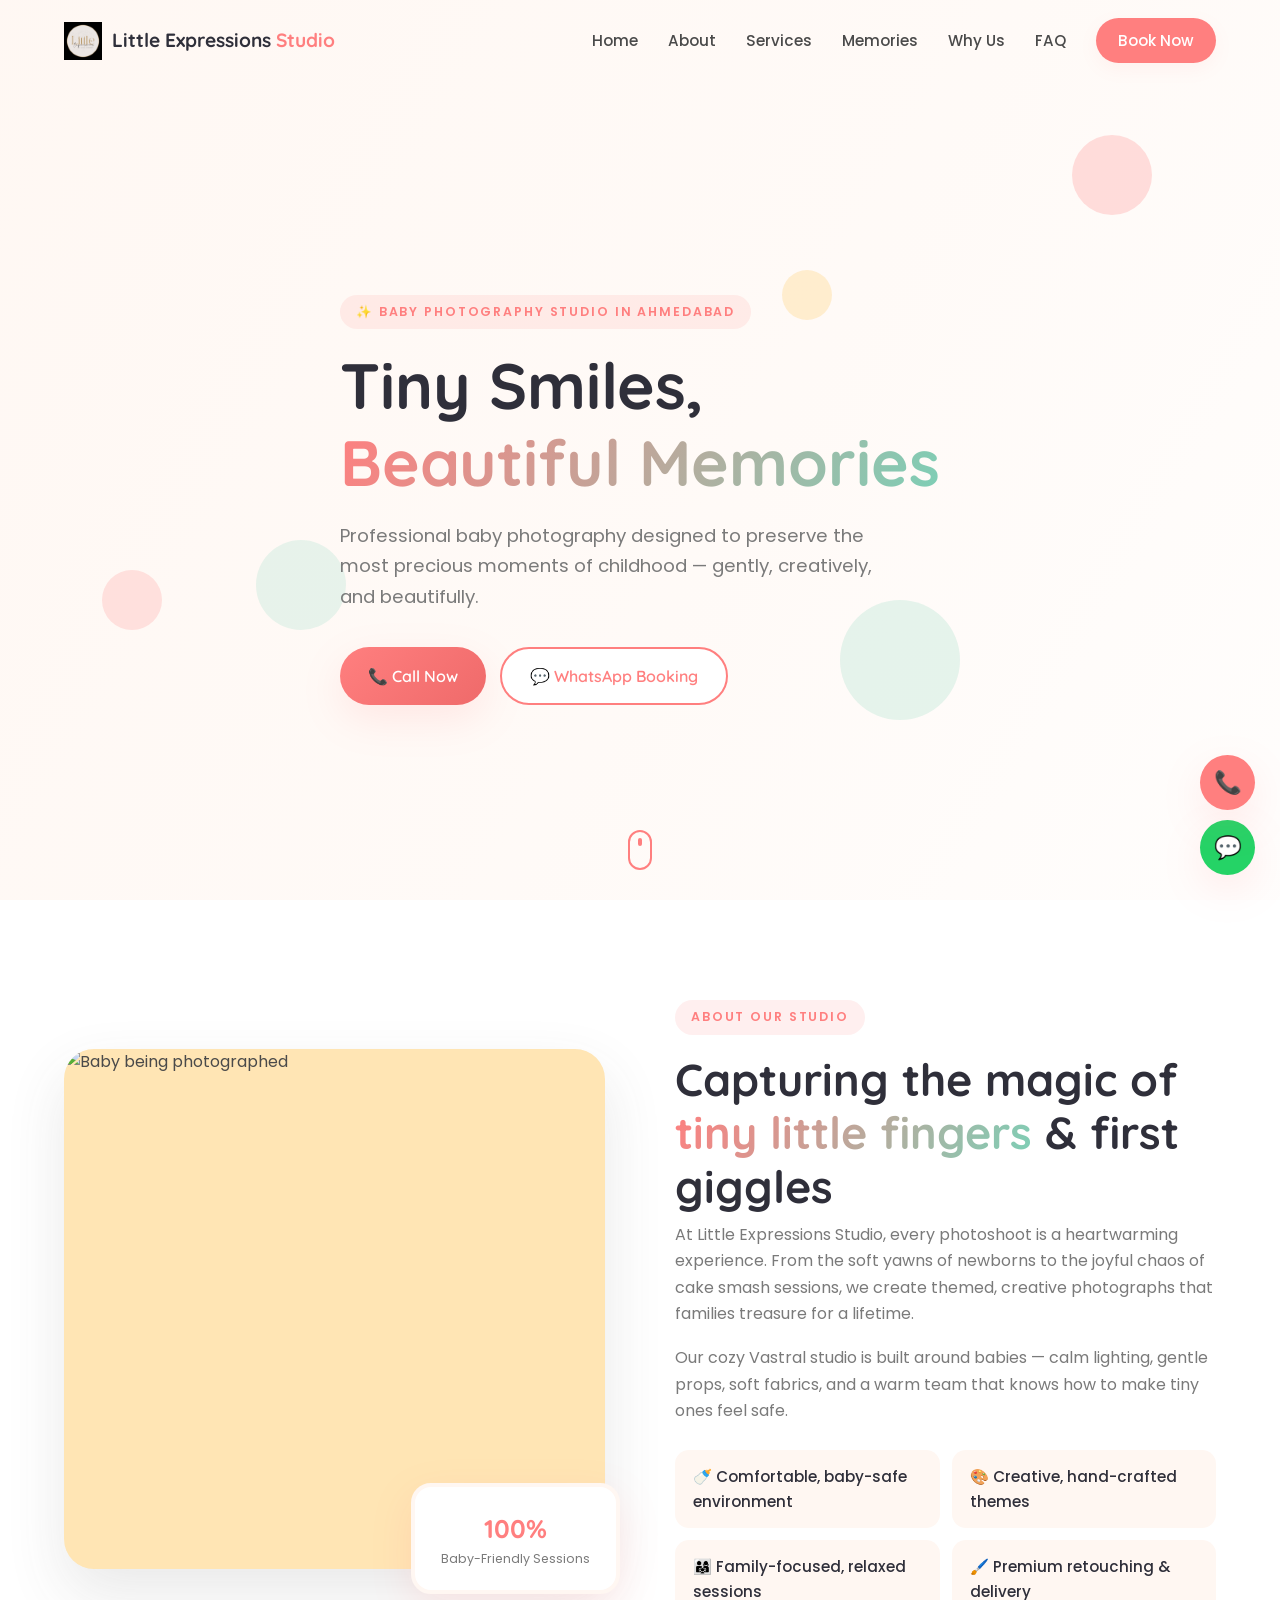
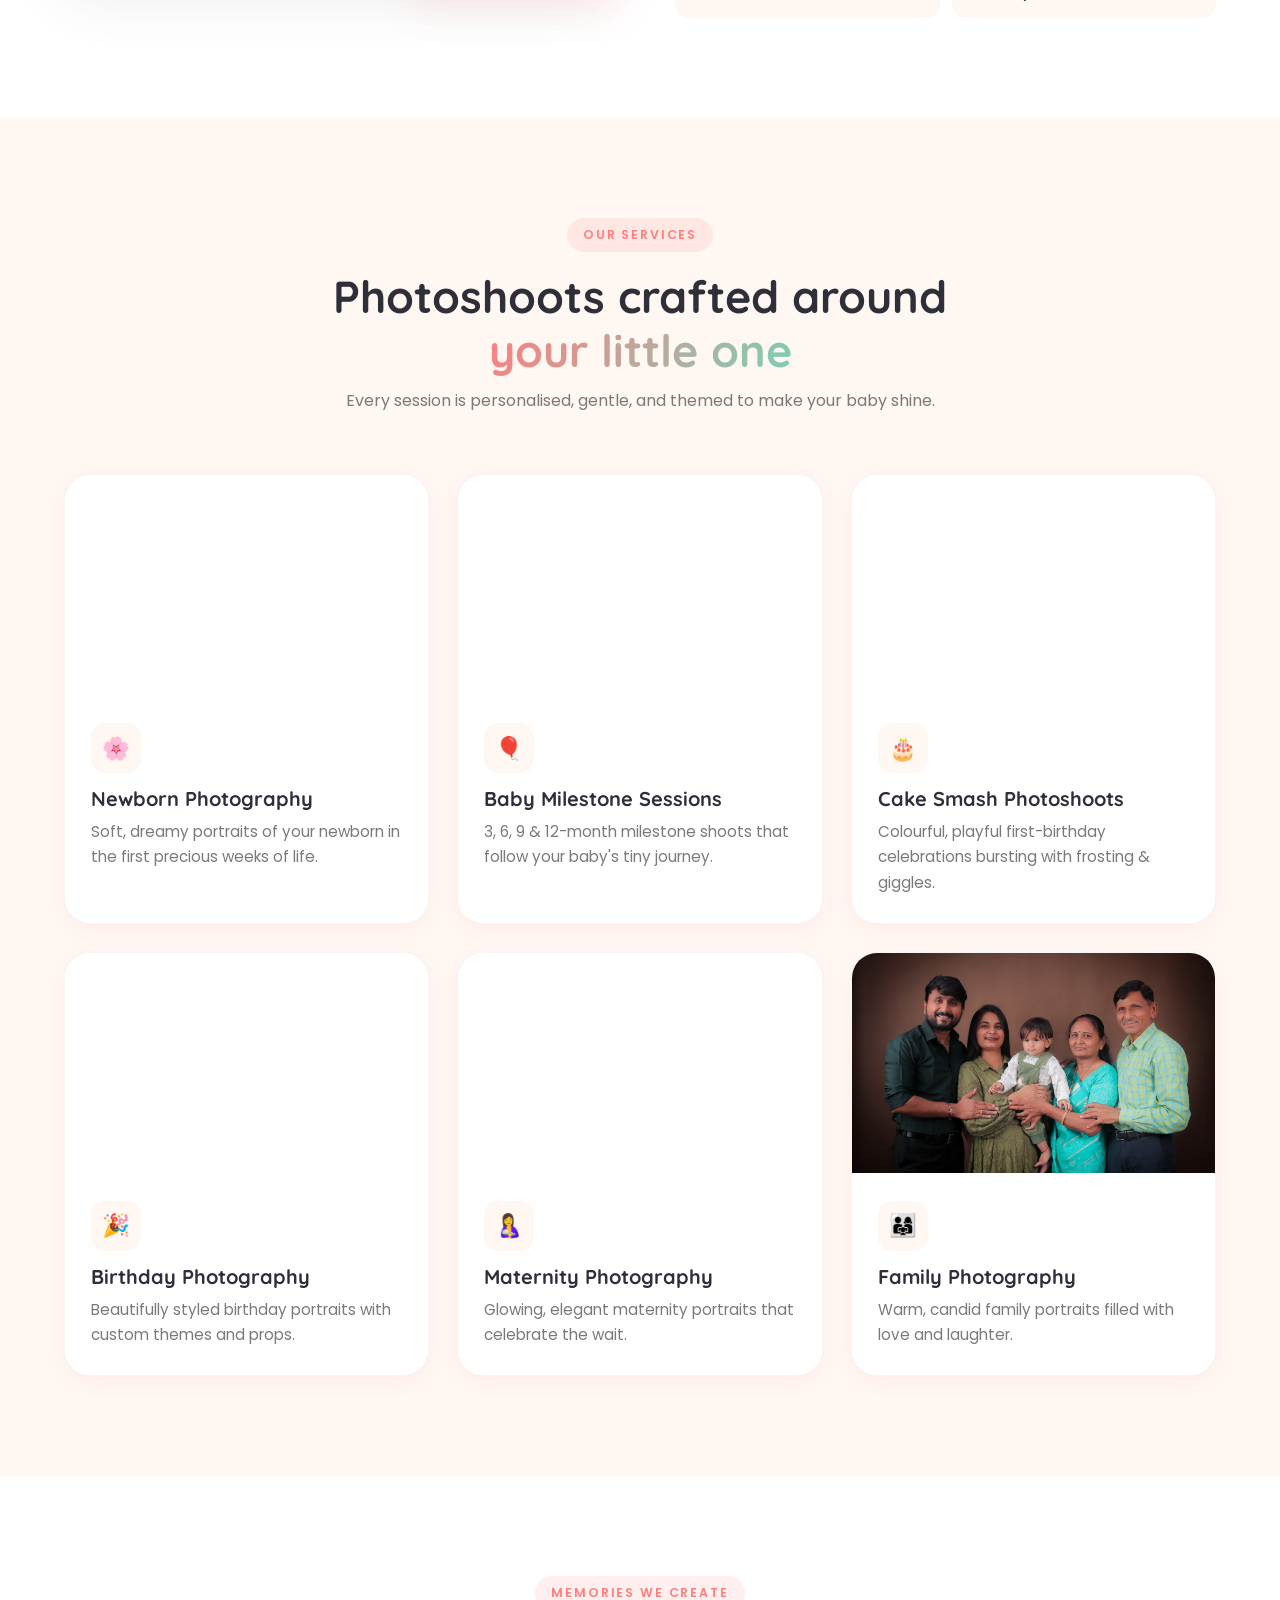
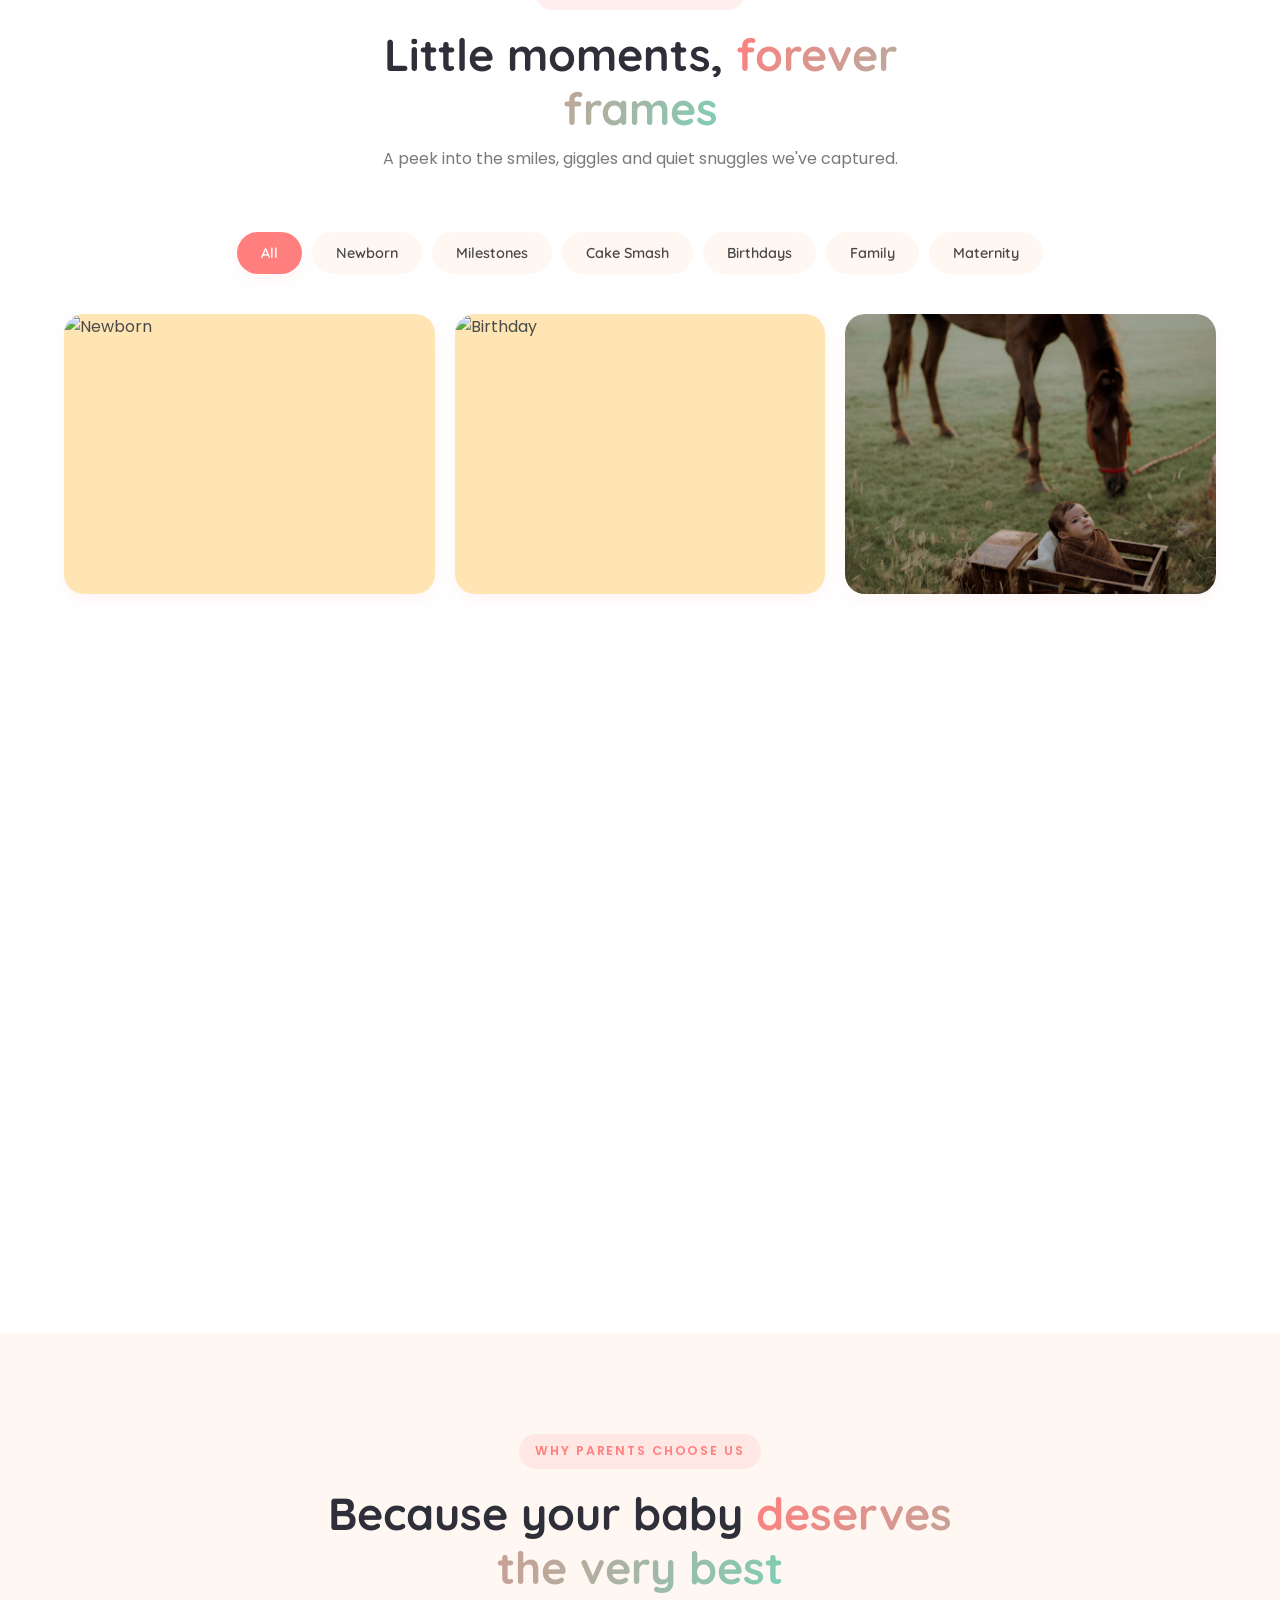
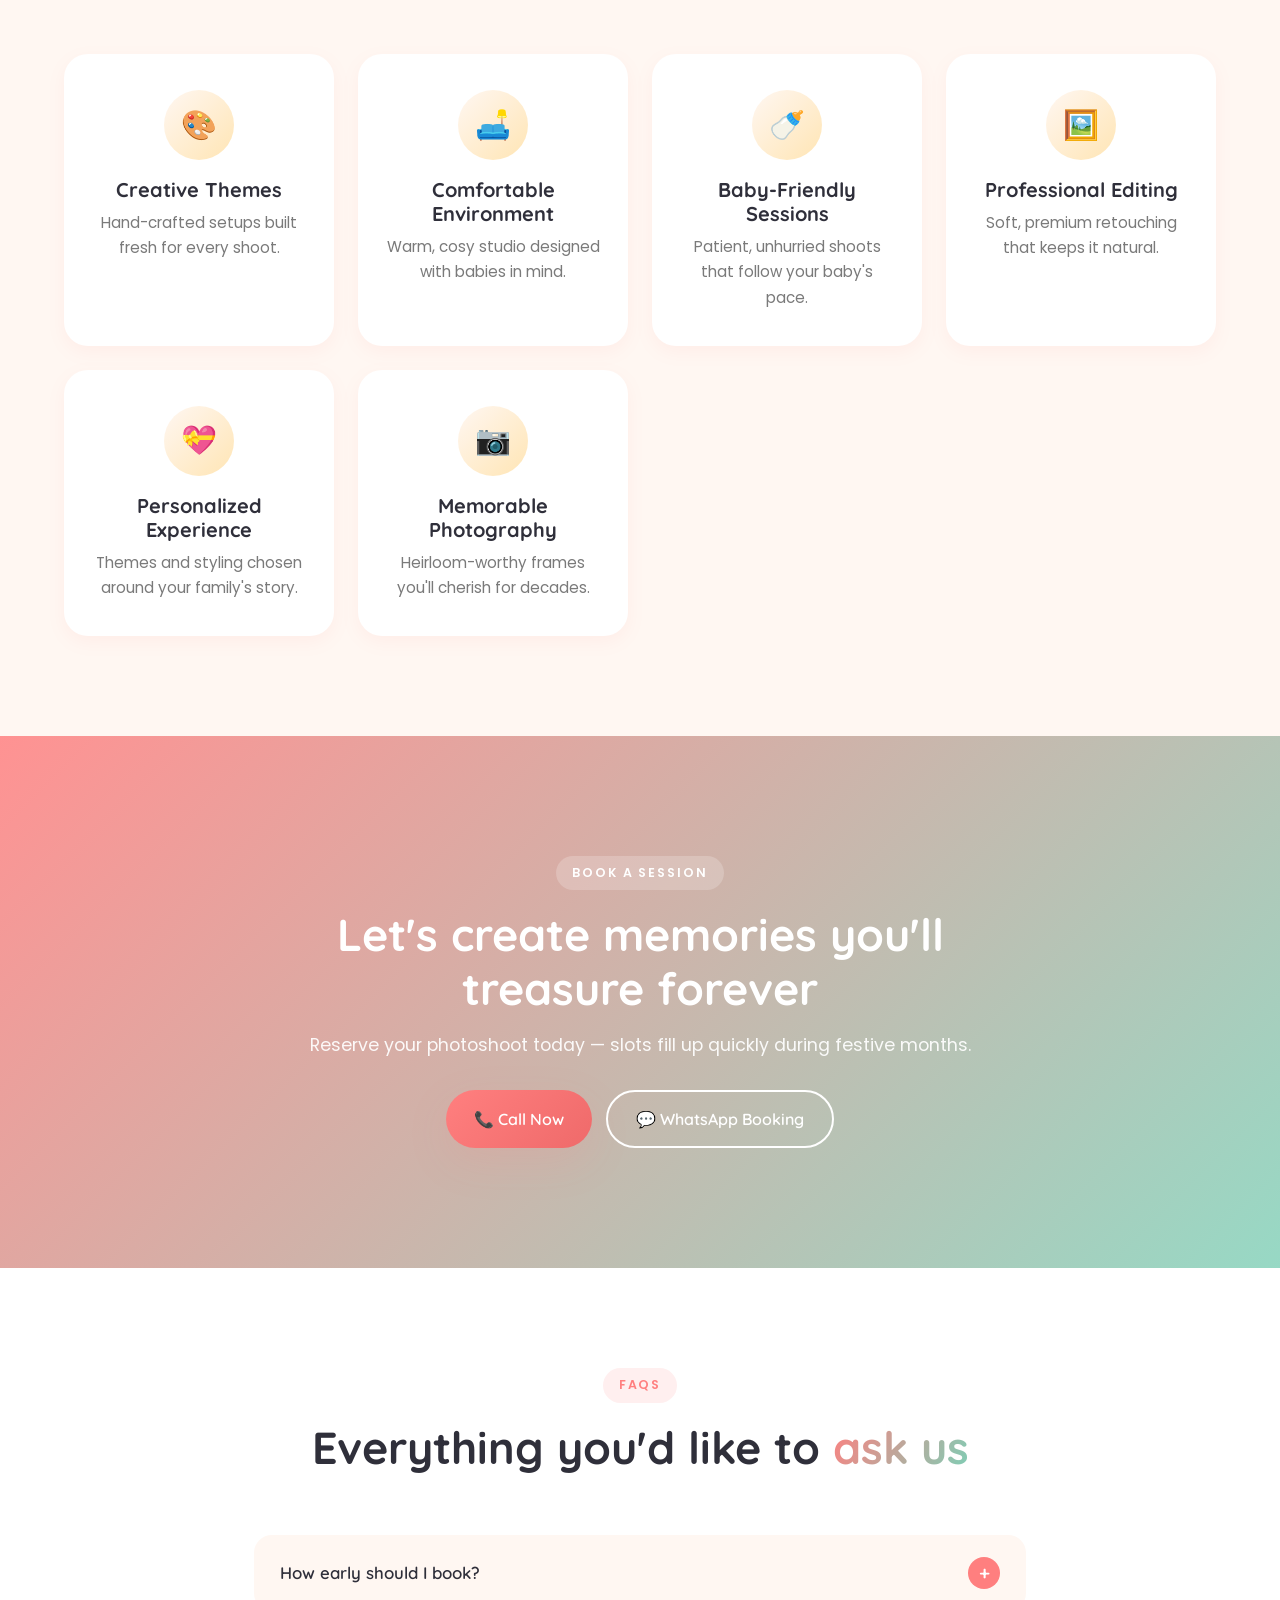
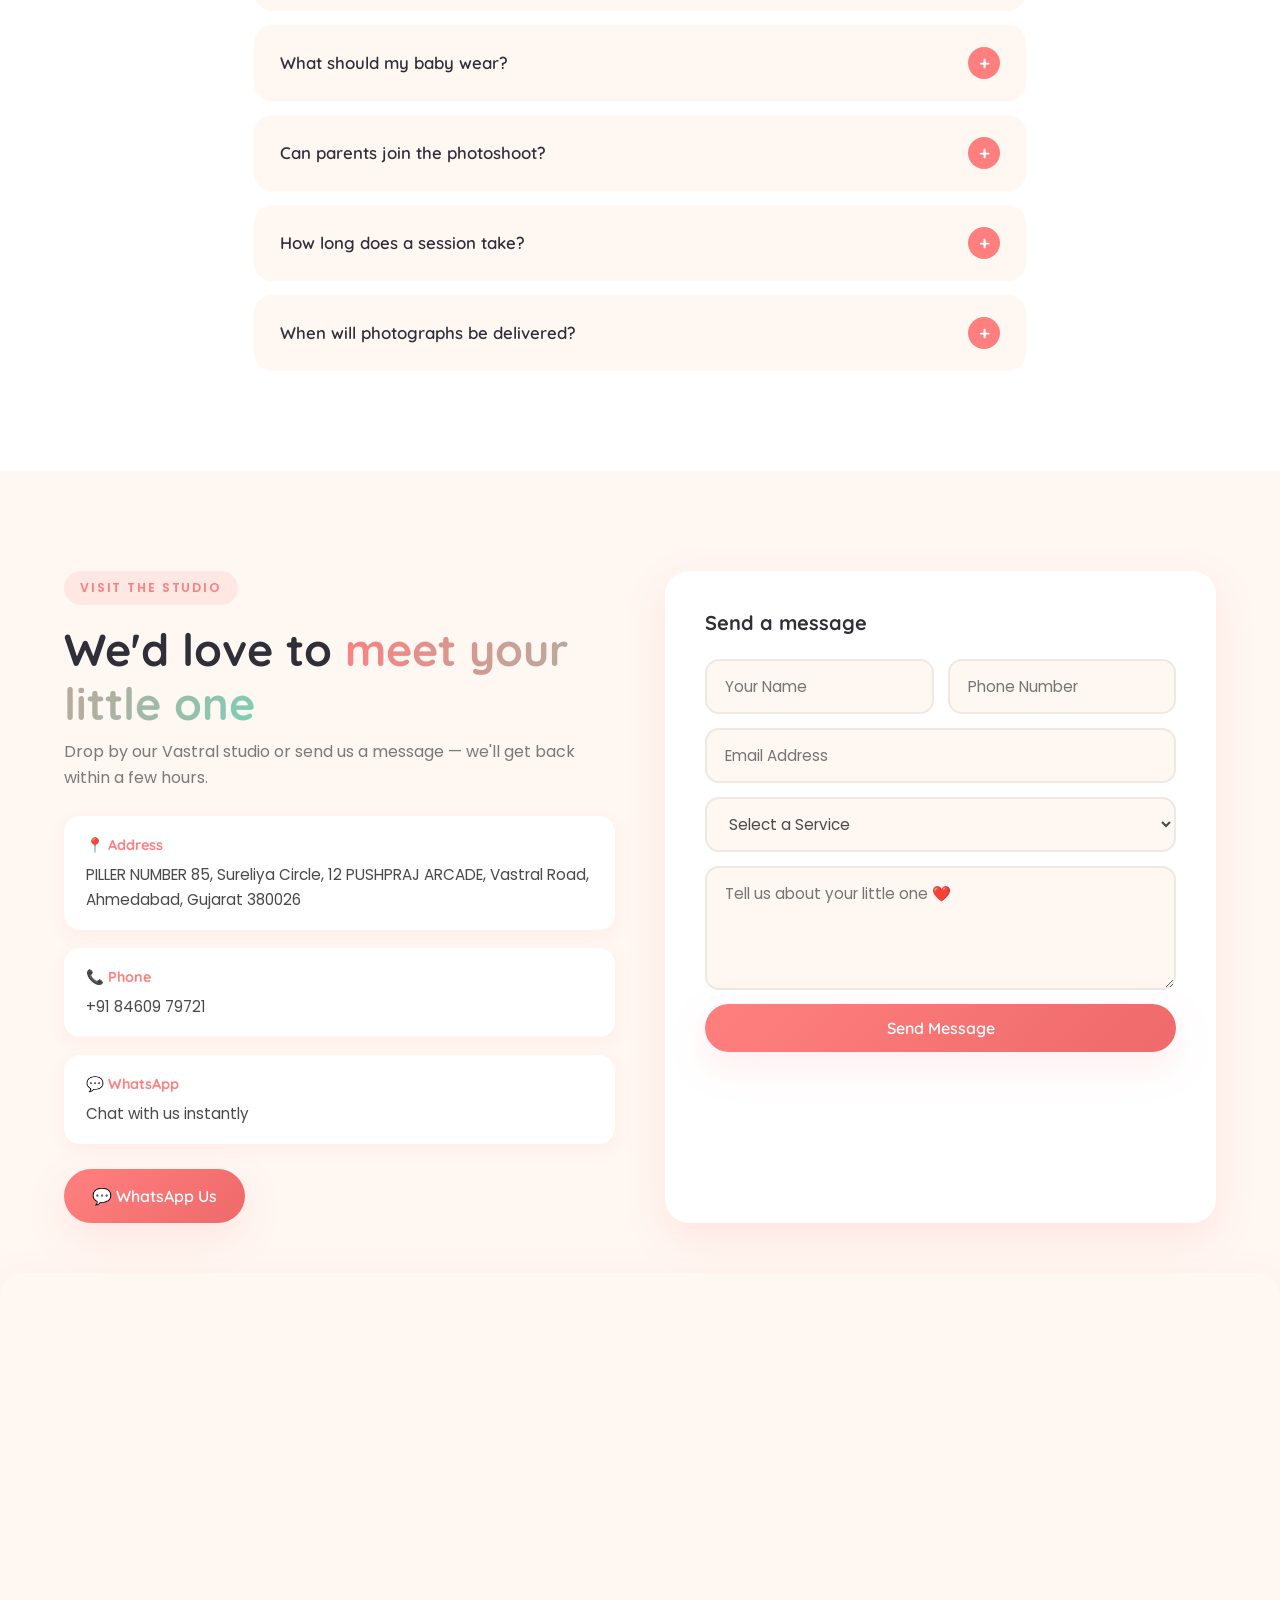
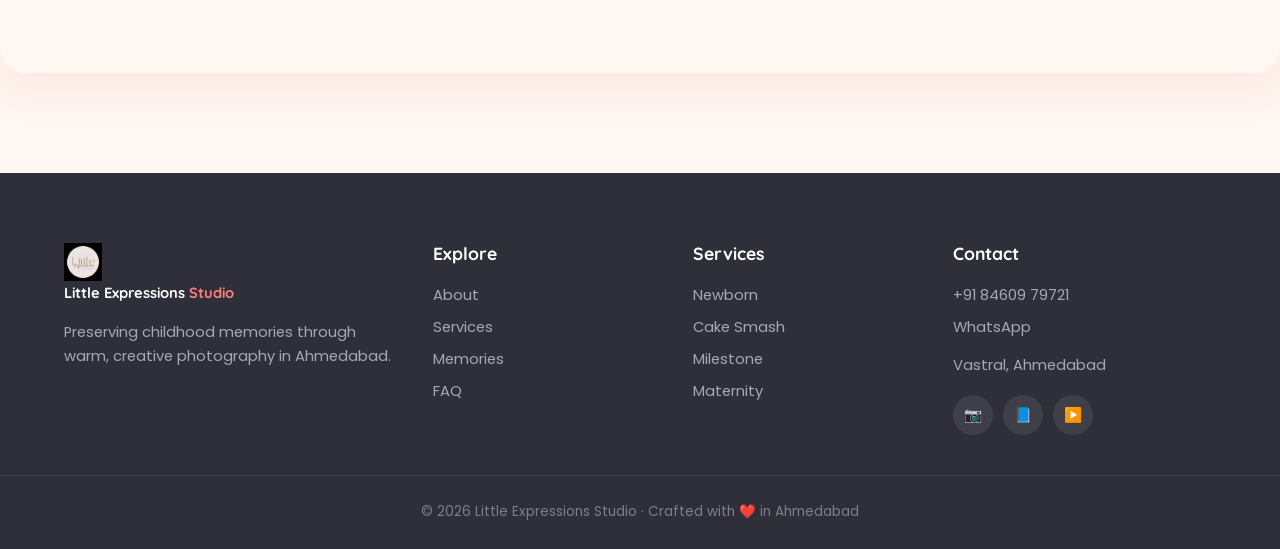
==== index.html @ df53afca "Initial website upload" ====
<!DOCTYPE html>
<html lang="en">
<head>
  <meta charset="UTF-8" />
  <meta name="viewport" content="width=device-width, initial-scale=1.0" />
  <title>Little Expressions Studio | Newborn & Baby Photography in Ahmedabad</title>
  <meta name="description" content="Warm, creative baby photography in Maninagar, Ahmedabad. Newborn, cake smash, milestone, birthday, maternity & family photoshoots." />
  <link rel="preconnect" href="https://fonts.googleapis.com" />
  <link rel="preconnect" href="https://fonts.gstatic.com" crossorigin />
  <link href="https://fonts.googleapis.com/css2?family=Quicksand:wght@400;500;600;700&family=Poppins:wght@300;400;500;600&display=swap" rel="stylesheet" />
  <link rel="stylesheet" href="style.css" />
</head>
<body>
  <!-- Loader -->
  <div class="loader" id="loader">
    <div class="loader-heart"></div>
  </div>
  <!-- Navbar -->
  <header class="navbar" id="navbar">
    <div class="container nav-inner">
      <a href="#home" class="logo">
        <span class="logo-icon"><img src="image/logo.jpeg" alt="Website Logo"></span>
        <span>Little Expressions <em>Studio</em></span>
      </a>
      <nav class="nav-links" id="navLinks">
        <a href="#home">Home</a>
        <a href="#about">About</a>
        <a href="#services">Services</a>
        <a href="#memories">Memories</a>
        <a href="#why">Why Us</a>
        <a href="#faq">FAQ</a>
        <a href="#contact" class="nav-cta">Book Now</a>
      </nav>
      <button class="menu-toggle" id="menuToggle" aria-label="Menu">
        <span></span><span></span><span></span>
      </button>
    </div>
  </header>
  <!-- Hero -->
  <section class="hero" id="home">
    <div class="hero-bg" style="background-image:url('image/background.jpeg')"></div>
    <div class="hero-overlay"></div>
    <div class="floating-shapes">
      <span class="shape s1"></span>
      <span class="shape s2"></span>
      <span class="shape s3"></span>
      <span class="shape s4"></span>
      <span class="shape s5"></span>
    </div>
    <div class="container hero-content">
      <span class="eyebrow reveal">✨ Baby Photography Studio in Ahmedabad</span>
      <h1 class="reveal">Tiny Smiles,<br/><span class="accent-text">Beautiful Memories</span></h1>
      <p class="reveal">Professional baby photography designed to preserve the most precious moments of childhood — gently, creatively, and beautifully.</p>
      <div class="hero-buttons reveal">
        <a href="tel:84609 79721" class="btn btn-primary">📞 Call Now</a>
        <a href="https://wa.me/6354-948911" target="_blank" class="btn btn-secondary">💬 WhatsApp Booking</a>
      </div>
    </div>
    <div class="scroll-indicator"><span></span></div>
  </section>
  <!-- About -->
  <section class="about section" id="about">
    <div class="container about-grid">
      <div class="about-media reveal">
        <img src="image/image2.JPEG" alt="Baby being photographed" loading="lazy" />
        <div class="about-badge">
          <strong>100%</strong>
          <span>Baby-Friendly Sessions</span>
        </div>
      </div>
      <div class="about-text reveal">
        <span class="eyebrow">About Our Studio</span>
        <h2>Capturing the magic of <span class="accent-text">tiny little fingers</span> & first giggles</h2>
        <p>At Little Expressions Studio, every photoshoot is a heartwarming experience. From the soft yawns of newborns to the joyful chaos of cake smash sessions, we create themed, creative photographs that families treasure for a lifetime.</p>
        <p>Our cozy Vastral studio is built around babies — calm lighting, gentle props, soft fabrics, and a warm team that knows how to make tiny ones feel safe.</p>
        <ul class="about-list">
          <li>🍼 Comfortable, baby-safe environment</li>
          <li>🎨 Creative, hand-crafted themes</li>
          <li>👨‍👩‍👧 Family-focused, relaxed sessions</li>
          <li>🖌️ Premium retouching & delivery</li>
        </ul>
      </div>
    </div>
  </section>
  <!-- Services -->
  <section class="services section soft-bg" id="services">
    <div class="container">
      <div class="section-head reveal">
        <span class="eyebrow">Our Services</span>
        <h2>Photoshoots crafted around <span class="accent-text">your little one</span></h2>
        <p>Every session is personalised, gentle, and themed to make your baby shine.</p>
      </div>
      <div class="service-grid">
        <article class="service-card reveal">
          <div class="service-img" style="background-image:url('image/servicenewborn.jpg')"></div>
          <div class="service-body">
            <span class="service-icon">🌸</span>
            <h3>Newborn Photography</h3>
            <p>Soft, dreamy portraits of your newborn in the first precious weeks of life.</p>
          </div>
        </article>
        <article class="service-card reveal">
          <div class="service-img" style="background-image:url('image/servicemilistone.jpg')"></div>
          <div class="service-body">
            <span class="service-icon">🎈</span>
            <h3>Baby Milestone Sessions</h3>
            <p>3, 6, 9 & 12-month milestone shoots that follow your baby's tiny journey.</p>
          </div>
        </article>
        <article class="service-card reveal">
          <div class="service-img" style="background-image:url('image/servicecakesmash.jpg')"></div>
          <div class="service-body">
            <span class="service-icon">🎂</span>
            <h3>Cake Smash Photoshoots</h3>
            <p>Colourful, playful first-birthday celebrations bursting with frosting & giggles.</p>
          </div>
        </article>
        <article class="service-card reveal">
          <div class="service-img" style="background-image:url('image/servicebirthday.jpg')"></div>
          <div class="service-body">
            <span class="service-icon">🎉</span>
            <h3>Birthday Photography</h3>
            <p>Beautifully styled birthday portraits with custom themes and props.</p>
          </div>
        </article>
        <article class="service-card reveal">
          <div class="service-img" style="background-image:url('image/Maternity.jpg')"></div>
          <div class="service-body">
            <span class="service-icon">🤱</span>
            <h3>Maternity Photography</h3>
            <p>Glowing, elegant maternity portraits that celebrate the wait.</p>
          </div>
        </article>
        <article class="service-card reveal">
          <div class="service-img" style="background-image:url('image/servicefamily.jpg')"></div>
          <div class="service-body">
            <span class="service-icon">👨‍👩‍👧</span>
            <h3>Family Photography</h3>
            <p>Warm, candid family portraits filled with love and laughter.</p>
          </div>
        </article>
      </div>
    </div>
  </section>
  <!-- Memories Gallery -->
  <section class="memories section" id="memories">
    <div class="container">
      <div class="section-head reveal">
        <span class="eyebrow">Memories We Create</span>
        <h2>Little moments, <span class="accent-text">forever frames</span></h2>
        <p>A peek into the smiles, giggles and quiet snuggles we've captured.</p>
      </div>
      <div class="gallery-filters reveal">
        <button class="filter-btn active" data-filter="all">All</button>
        <button class="filter-btn" data-filter="newborn">Newborn</button>
        <button class="filter-btn" data-filter="milestone">Milestones</button>
        <button class="filter-btn" data-filter="cakesmash">Cake Smash</button>
        <button class="filter-btn" data-filter="birthday">Birthdays</button>
        <button class="filter-btn" data-filter="family">Family</button>
        <button class="filter-btn" data-filter="maternity">Maternity</button>
      </div>
      <div class="masonry">
        <div class="m-item reveal" data-cat="newborn"><img src="image/g1.jpg" alt="Newborn" loading="lazy"/></div>
        <div class="m-item reveal" data-cat="milestone"><img src="image/g2.jpeg" alt="Milestone" loading="lazy"/></div>
        <div class="m-item reveal" data-cat="cakesmash"><img src="image/g3.jpg" alt="Cake smash" loading="lazy"/></div>
        <div class="m-item reveal" data-cat="birthday"><img src="image/g4.jpg" alt="Birthday" loading="lazy"/></div>
        <div class="m-item reveal" data-cat="family"><img src="image/g5.jpg" alt="Family" loading="lazy"/></div>
        <div class="m-item reveal" data-cat="maternity"><img src="image/g6.PNG" alt="Maternity" loading="lazy"/></div>
        <div class="m-item reveal" data-cat="newborn"><img src="image/g7.jpeg" alt="Newborn" loading="lazy"/></div>
        <div class="m-item reveal" data-cat="milestone"><img src="image/g8.jpg" alt="Milestone" loading="lazy"/></div>
        <div class="m-item reveal" data-cat="cakesmash"><img src="image/g9.jpg" alt="milistone" loading="lazy"/></div>
      </div>
    </div>
  </section>
  <!-- Lightbox -->
  <div class="lightbox" id="lightbox">
    <span class="lightbox-close" id="lightboxClose">&times;</span>
    <img id="lightboxImg" src="" alt="Preview" />
  </div>
  <!-- Why Parents Choose Us -->
  <section class="why section soft-bg" id="why">
    <div class="container">
      <div class="section-head reveal">
        <span class="eyebrow">Why Parents Choose Us</span>
        <h2>Because your baby <span class="accent-text">deserves the very best</span></h2>
      </div>
      <div class="why-grid">
        <div class="why-card reveal"><span>🎨</span><h3>Creative Themes</h3><p>Hand-crafted setups built fresh for every shoot.</p></div>
        <div class="why-card reveal"><span>🛋️</span><h3>Comfortable Environment</h3><p>Warm, cosy studio designed with babies in mind.</p></div>
        <div class="why-card reveal"><span>🍼</span><h3>Baby-Friendly Sessions</h3><p>Patient, unhurried shoots that follow your baby's pace.</p></div>
        <div class="why-card reveal"><span>🖼️</span><h3>Professional Editing</h3><p>Soft, premium retouching that keeps it natural.</p></div>
        <div class="why-card reveal"><span>💝</span><h3>Personalized Experience</h3><p>Themes and styling chosen around your family's story.</p></div>
        <div class="why-card reveal"><span>📷</span><h3>Memorable Photography</h3><p>Heirloom-worthy frames you'll cherish for decades.</p></div>
      </div>
    </div>
  </section>
  <!-- CTA Booking -->
  <section class="cta-book" style="background-image:url('image/image2.JPEG')">
    <div class="cta-overlay"></div>
    <div class="container cta-content reveal">
      <span class="eyebrow light">Book A Session</span>
      <h2>Let's create memories you'll <span class="accent-text">treasure forever</span></h2>
      <p>Reserve your photoshoot today — slots fill up quickly during festive months.</p>
      <div class="hero-buttons">
        <a href="tel:84609 79721" class="btn btn-primary">📞 Call Now</a>
        <a href="https://wa.me/6354-948911" target="_blank" class="btn btn-secondary">💬 WhatsApp Booking</a>
      </div>
    </div>
  </section>
  <!-- FAQ -->
  <section class="faq section" id="faq">
    <div class="container faq-wrap">
      <div class="section-head reveal">
        <span class="eyebrow">FAQs</span>
        <h2>Everything you'd like to <span class="accent-text">ask us</span></h2>
      </div>
      <div class="faq-list">
        <div class="faq-item reveal">
          <button class="faq-q">How early should I book? <span>+</span></button>
          <div class="faq-a"><p>We recommend booking 4–6 weeks in advance, especially for newborn shoots which are ideally done within the first 14 days.</p></div>
        </div>
        <div class="faq-item reveal">
          <button class="faq-q">What should my baby wear? <span>+</span></button>
          <div class="faq-a"><p>Nothing to worry about! We provide a full wardrobe of themed outfits, wraps and props. Just bring your baby in comfortable clothing.</p></div>
        </div>
        <div class="faq-item reveal">
          <button class="faq-q">Can parents join the photoshoot? <span>+</span></button>
          <div class="faq-a"><p>Absolutely. Parent and sibling portraits are always welcome and we encourage family frames in every session.</p></div>
        </div>
        <div class="faq-item reveal">
          <button class="faq-q">How long does a session take? <span>+</span></button>
          <div class="faq-a"><p>Newborn sessions take 2–3 hours, cake smash & birthday sessions around 1.5 hours. We move at your baby's pace.</p></div>
        </div>
        <div class="faq-item reveal">
          <button class="faq-q">When will photographs be delivered? <span>+</span></button>
          <div class="faq-a"><p>Edited photographs are delivered within 10–14 working days via a private online gallery.</p></div>
        </div>
      </div>
    </div>
  </section>
  <!-- Contact -->
  <section class="contact section soft-bg" id="contact">
    <div class="container contact-grid">
      <div class="contact-info reveal">
        <span class="eyebrow">Visit The Studio</span>
        <h2>We'd love to <span class="accent-text">meet your little one</span></h2>
        <p>Drop by our Vastral studio or send us a message — we'll get back within a few hours.</p>
        <ul class="contact-list">
          <li><strong>📍 Address</strong><span>PILLER NUMBER 85, Sureliya Circle, 12 PUSHPRAJ ARCADE, Vastral Road, Ahmedabad, Gujarat 380026</span></li>
          <li><strong>📞 Phone</strong><a href="tel:84609 79721">+91 84609 79721</a></li>
          <li><strong>💬 WhatsApp</strong><a href="https://wa.me/6354-948911" target="_blank">Chat with us instantly</a></li>
        </ul>
        <a href="https://wa.me/6354-948911" target="_blank" class="btn btn-primary">💬 WhatsApp Us</a>
      </div>
      <form class="contact-form reveal" id="contactForm">
        <h3>Send a message</h3>
        <div class="form-row">
          <input type="text" name="name" placeholder="Your Name" required />
          <input type="tel" name="phone" placeholder="Phone Number" required />
        </div>
        <input type="email" name="email" placeholder="Email Address" />
        <select name="service" required>
          <option value="">Select a Service</option>
          <option>Newborn Photography</option>
          <option>Baby Milestone</option>
          <option>Cake Smash</option>
          <option>Birthday</option>
          <option>Maternity</option>
          <option>Family</option>
        </select>
        <textarea name="message" rows="4" placeholder="Tell us about your little one ❤️"></textarea>
        <button type="submit" class="btn btn-primary full">Send Message</button>
        <p class="form-note" id="formNote"></p>
      </form>
    </div>
    <div class="map-wrap reveal">
      <iframe src="https://maps.google.com/maps?q=Little%20Expressions%20Ahmedabad&t=&z=15&ie=UTF8&iwloc=&output=embed" width="100%" height="450" style="border:0;" allowfullscreen=" "loading="lazy" referrerpolicy="no-referrer-when-downgrade"></iframe>
    </div>
  </section>
  <!-- Footer -->
  <footer class="footer">
    <div class="container footer-grid">
      <div>
        <a href="#home" class="logo light"><span class="logo-icon"><img src="image/logo.jpeg" alt="Website Logo"></span><span>Little Expressions <em>Studio</em></span></a>
        <p>Preserving childhood memories through warm, creative photography in Ahmedabad.</p>
      </div>
      <div>
        <h4>Explore</h4>
        <a href="#about">About</a><a href="#services">Services</a><a href="#memories">Memories</a><a href="#faq">FAQ</a>
      </div>
      <div>
        <h4>Services</h4>
        <a href="#services">Newborn</a><a href="#services">Cake Smash</a><a href="#services">Milestone</a><a href="#services">Maternity</a>
      </div>
      <div>
        <h4>Contact</h4>
        <a href="tel:84609 79721">+91 84609 79721</a>
        <a href="https://wa.me/6354-948911" target="_blank">WhatsApp</a>
        <p>Vastral, Ahmedabad</p>
        <div class="socials">
          <a href="#" aria-label="Instagram">📷</a>
          <a href="#" aria-label="Facebook">📘</a>
          <a href="#" aria-label="YouTube">▶️</a>
        </div>
      </div>
    </div>
    <div class="copyright">© <span id="year"></span> Little Expressions Studio · Crafted with ❤️ in Ahmedabad</div>
  </footer>
  <!-- Floating Buttons -->
  <a href="https://wa.me/916354-948911" target="_blank" class="float-btn float-wa" aria-label="WhatsApp">💬</a>
  <a href="tel:84609 79721" class="float-btn float-call" aria-label="Call">📞</a>
  <button class="float-btn float-top" id="backTop" aria-label="Back to top">↑</button>
  <script src="script.js"></script>
</body>
</html>
---- style.css ----
:root{
  --primary:#FF7F7F;
  --primary-dark:#ef6a6a;
  --secondary:#FFF7F2;
  --accent:#7DCFB6;
  --light-accent:#FFE5B4;
  --bg:#FFFFFF;
  --text:#4A4A4A;
  --heading:#2f2f3a;
  --muted:#7a7a7a;
  --radius:18px;
  --shadow-sm:0 6px 18px rgba(255,127,127,.08);
  --shadow-md:0 14px 40px rgba(255,127,127,.15);
  --shadow-lg:0 25px 60px rgba(74,74,74,.12);
  --t:all .35s cubic-bezier(.4,0,.2,1);
}
*{margin:0;padding:0;box-sizing:border-box}
html{scroll-behavior:smooth;scroll-padding-top:80px}
body{font-family:'Poppins',sans-serif;color:var(--text);background:var(--bg);line-height:1.65;overflow-x:hidden;-webkit-font-smoothing:antialiased}
h1,h2,h3,h4{font-family:'Quicksand',sans-serif;color:var(--heading);font-weight:700;line-height:1.2}
h1{font-size:clamp(2.4rem,5vw,4.2rem)}
h2{font-size:clamp(1.8rem,3.5vw,2.8rem);margin-bottom:.5rem}
h3{font-size:1.25rem}
p{color:var(--text)}
a{color:inherit;text-decoration:none}
img{max-width:100%;display:block}
.container{max-width:1200px;margin:0 auto;padding:0 24px}
.section{padding:100px 0}
.soft-bg{background:var(--secondary)}
.accent-text{background:linear-gradient(120deg,var(--primary),var(--accent));-webkit-background-clip:text;background-clip:text;color:transparent}
.eyebrow{display:inline-block;background:rgba(255,127,127,.12);color:var(--primary);font-weight:600;font-size:.78rem;letter-spacing:.15em;text-transform:uppercase;padding:7px 16px;border-radius:50px;margin-bottom:18px}
.eyebrow.light{background:rgba(255,255,255,.2);color:#fff}
.section-head{text-align:center;max-width:680px;margin:0 auto 60px}
.section-head p{color:var(--muted);margin-top:10px}
/* Buttons */
.btn{display:inline-flex;align-items:center;gap:8px;padding:14px 28px;border-radius:50px;font-weight:600;font-family:'Quicksand',sans-serif;font-size:1rem;transition:var(--t);cursor:pointer;border:none;white-space:nowrap}
.btn-primary{background:linear-gradient(135deg,var(--primary),var(--primary-dark));color:#fff;box-shadow:var(--shadow-md)}
.btn-primary:hover{transform:translateY(-3px);box-shadow:0 20px 45px rgba(255,127,127,.35)}
.btn-secondary{background:#fff;color:var(--primary);border:2px solid var(--primary)}
.btn-secondary:hover{background:var(--primary);color:#fff;transform:translateY(-3px)}
.btn.full{width:100%;justify-content:center}
/* Loader */
.loader{position:fixed;inset:0;background:var(--secondary);display:flex;align-items:center;justify-content:center;z-index:9999;transition:opacity .5s}
.loader.hide{opacity:0;pointer-events:none}
.loader-heart{width:50px;height:50px;background:var(--primary);transform:rotate(-45deg);position:relative;animation:beat 1s infinite}
.loader-heart::before,.loader-heart::after{content:"";position:absolute;width:50px;height:50px;background:var(--primary);border-radius:50%}
.loader-heart::before{top:-25px;left:0}
.loader-heart::after{top:0;left:25px}
@keyframes beat{0%,100%{transform:rotate(-45deg) scale(1)}50%{transform:rotate(-45deg) scale(1.15)}}
/* Navbar */
.navbar{position:fixed;top:0;left:0;right:0;z-index:100;padding:18px 0;transition:var(--t);background:transparent}
.navbar.scrolled{background:rgba(255,255,255,.95);backdrop-filter:blur(12px);box-shadow:var(--shadow-sm);padding:12px 0}
.nav-inner{display:flex;align-items:center;justify-content:space-between}
.logo{display:flex;align-items:center;gap:10px;font-family:'Quicksand',sans-serif;font-weight:700;font-size:1.2rem;color:var(--heading)}
.logo em{color:var(--primary);font-style:normal}
.logo-icon{width:38px;height:38px;display:grid;place-items:center;background:linear-gradient(135deg,var(--primary),var(--accent));border-radius:12px;font-size:1.1rem}
.nav-links{display:flex;align-items:center;gap:30px}
.nav-links a{font-weight:500;font-size:.95rem;position:relative;transition:var(--t)}
.nav-links a:not(.nav-cta):hover{color:var(--primary)}
.nav-links a:not(.nav-cta)::after{content:"";position:absolute;bottom:-6px;left:0;width:0;height:2px;background:var(--primary);transition:var(--t)}
.nav-links a:not(.nav-cta):hover::after{width:100%}
.nav-cta{background:var(--primary);color:#fff!important;padding:10px 22px;border-radius:50px;box-shadow:var(--shadow-sm)}
.nav-cta:hover{background:var(--primary-dark);transform:translateY(-2px)}
.menu-toggle{display:none;background:none;border:none;flex-direction:column;gap:5px;cursor:pointer;padding:8px}
.menu-toggle span{width:26px;height:3px;background:var(--heading);border-radius:3px;transition:var(--t)}
/* Hero */
.hero{position:relative;min-height:100vh;display:flex;align-items:center;overflow:hidden;padding-top:100px}
.hero-bg{position:absolute;inset:0;background:linear-gradient(135deg,#ffe8e0,#fff7f2,#e6f5ef) center/cover;z-index:0}
.hero-bg[style*="hero.jpg"]{background-size:cover;background-position:center}
.hero-overlay{position:absolute;inset:0;background:linear-gradient(120deg,rgba(255,247,242,.92) 0%,rgba(255,247,242,.6) 60%,rgba(255,247,242,.2) 100%);z-index:1}
.hero-content{position:relative;z-index:3;max-width:720px}
.hero-content h1{margin-bottom:20px;color:var(--heading)}
.hero-content p{font-size:1.15rem;color:var(--muted);margin-bottom:35px;max-width:560px}
.hero-buttons{display:flex;flex-wrap:wrap;gap:14px}
.floating-shapes{position:absolute;inset:0;z-index:2;pointer-events:none}
.shape{position:absolute;border-radius:50%;opacity:.6;animation:float 8s ease-in-out infinite}
.shape.s1{width:80px;height:80px;background:var(--primary);top:15%;right:10%;opacity:.25}
.shape.s2{width:120px;height:120px;background:var(--accent);bottom:20%;right:25%;opacity:.2;animation-delay:1s}
.shape.s3{width:50px;height:50px;background:var(--light-accent);top:30%;right:35%;animation-delay:2s}
.shape.s4{width:60px;height:60px;background:var(--primary);bottom:30%;left:8%;opacity:.2;animation-delay:3s}
.shape.s5{width:90px;height:90px;background:var(--accent);top:60%;left:20%;opacity:.18;animation-delay:1.5s}
@keyframes float{0%,100%{transform:translateY(0) rotate(0)}50%{transform:translateY(-25px) rotate(15deg)}}
.scroll-indicator{position:absolute;bottom:30px;left:50%;transform:translateX(-50%);width:24px;height:40px;border:2px solid var(--primary);border-radius:20px;z-index:3}
.scroll-indicator span{display:block;width:4px;height:8px;background:var(--primary);margin:6px auto;border-radius:2px;animation:scroll 1.5s infinite}
@keyframes scroll{0%{transform:translateY(0);opacity:1}100%{transform:translateY(15px);opacity:0}}
/* About */
.about-grid{display:grid;grid-template-columns:1fr 1fr;gap:70px;align-items:center}
.about-media{position:relative}
.about-media img{width:100%;height:520px;object-fit:cover;border-radius:30px;box-shadow:var(--shadow-lg);background:var(--light-accent)}
.about-badge{position:absolute;bottom:-25px;right:-15px;background:#fff;padding:20px 26px;border-radius:20px;box-shadow:var(--shadow-md);display:flex;flex-direction:column;align-items:center;border:4px solid var(--secondary)}
.about-badge strong{font-family:'Quicksand',sans-serif;color:var(--primary);font-size:1.6rem}
.about-badge span{font-size:.78rem;color:var(--muted);text-align:center}
.about-text p{margin-bottom:18px;color:var(--muted)}
.about-list{list-style:none;margin-top:25px;display:grid;grid-template-columns:1fr 1fr;gap:12px}
.about-list li{background:var(--secondary);padding:14px 18px;border-radius:14px;font-weight:500;color:var(--heading);font-size:.95rem}
/* Services */
.service-grid{display:grid;grid-template-columns:repeat(auto-fit,minmax(290px,1fr));gap:28px}
.service-card{background:#fff;border-radius:26px;overflow:hidden;box-shadow:var(--shadow-sm);transition:var(--t);border:1px solid rgba(0,0,0,.04)}
.service-card:hover{transform:translateY(-10px);box-shadow:var(--shadow-md)}
.service-img{height:220px;background:linear-gradient(135deg,var(--light-accent),var(--accent)) center/cover;position:relative}
.service-body{padding:28px 26px}
.service-icon{display:inline-grid;place-items:center;width:50px;height:50px;background:var(--secondary);border-radius:14px;font-size:1.4rem;margin-bottom:14px}
.service-body h3{margin-bottom:8px;color:var(--heading)}
.service-body p{color:var(--muted);font-size:.95rem}
/* Gallery */
.gallery-filters{display:flex;flex-wrap:wrap;justify-content:center;gap:10px;margin-bottom:40px}
.filter-btn{padding:10px 22px;border-radius:50px;border:2px solid transparent;background:var(--secondary);color:var(--text);font-family:'Quicksand',sans-serif;font-weight:600;cursor:pointer;transition:var(--t);font-size:.9rem}
.filter-btn:hover{color:var(--primary)}
.filter-btn.active{background:var(--primary);color:#fff;box-shadow:var(--shadow-sm)}
.masonry{column-count:3;column-gap:20px}
.m-item{break-inside:avoid;margin-bottom:20px;border-radius:20px;overflow:hidden;cursor:pointer;position:relative;transition:var(--t);box-shadow:var(--shadow-sm)}
.m-item img{width:100%;height:auto;min-height:220px;object-fit:cover;background:var(--light-accent);transition:var(--t)}
.m-item:nth-child(3n+1) img{height:280px}
.m-item:nth-child(3n+2) img{height:340px}
.m-item:nth-child(3n) img{height:240px}
.m-item:hover img{transform:scale(1.06)}
.m-item::after{content:"🔍";position:absolute;inset:0;background:rgba(255,127,127,.5);color:#fff;font-size:2rem;display:grid;place-items:center;opacity:0;transition:var(--t)}
.m-item:hover::after{opacity:1}
.m-item.hidden{display:none}
/* Lightbox */
.lightbox{position:fixed;inset:0;background:rgba(47,47,58,.92);z-index:200;display:none;align-items:center;justify-content:center;padding:30px}
.lightbox.active{display:flex;animation:fadeIn .3s}
.lightbox img{max-width:90%;max-height:90vh;border-radius:18px;box-shadow:var(--shadow-lg)}
.lightbox-close{position:absolute;top:25px;right:35px;color:#fff;font-size:3rem;cursor:pointer;line-height:1}
@keyframes fadeIn{from{opacity:0}to{opacity:1}}
/* Why */
.why-grid{display:grid;grid-template-columns:repeat(auto-fit,minmax(260px,1fr));gap:24px}
.why-card{background:#fff;padding:36px 28px;border-radius:24px;text-align:center;transition:var(--t);box-shadow:var(--shadow-sm)}
.why-card:hover{transform:translateY(-8px);box-shadow:var(--shadow-md)}
.why-card span{display:inline-grid;place-items:center;width:70px;height:70px;background:linear-gradient(135deg,var(--secondary),var(--light-accent));border-radius:50%;font-size:1.8rem;margin-bottom:18px}
.why-card h3{margin-bottom:8px}
.why-card p{color:var(--muted);font-size:.95rem}
/* CTA */
.cta-book{position:relative;padding:120px 0;background:linear-gradient(135deg,var(--primary),var(--accent)) center/cover;text-align:center;overflow:hidden}
.cta-overlay{position:absolute;inset:0;background:linear-gradient(135deg,rgba(255,127,127,.85),rgba(125,207,182,.8));z-index:1}
.cta-content{position:relative;z-index:2;color:#fff;max-width:720px;margin:0 auto}
.cta-content h2,.cta-content .accent-text{color:#fff;background:none;-webkit-text-fill-color:#fff}
.cta-content p{color:rgba(255,255,255,.92);margin:15px 0 30px;font-size:1.1rem}
.cta-content .hero-buttons{justify-content:center}
.cta-content .btn-secondary{background:transparent;color:#fff;border-color:#fff}
.cta-content .btn-secondary:hover{background:#fff;color:var(--primary)}
/* FAQ */
.faq-wrap{max-width:820px;margin:0 auto}
.faq-list{display:flex;flex-direction:column;gap:14px}
.faq-item{background:var(--secondary);border-radius:18px;overflow:hidden;transition:var(--t)}
.faq-item.open{background:#fff;box-shadow:var(--shadow-md)}
.faq-q{width:100%;background:none;border:none;padding:22px 26px;display:flex;justify-content:space-between;align-items:center;font-family:'Quicksand',sans-serif;font-weight:600;font-size:1.05rem;color:var(--heading);cursor:pointer;text-align:left}
.faq-q span{width:32px;height:32px;display:grid;place-items:center;background:var(--primary);color:#fff;border-radius:50%;font-size:1.2rem;transition:var(--t);flex-shrink:0}
.faq-item.open .faq-q span{transform:rotate(45deg)}
.faq-a{max-height:0;overflow:hidden;transition:max-height .4s ease;padding:0 26px}
.faq-item.open .faq-a{max-height:200px;padding-bottom:22px}
.faq-a p{color:var(--muted)}
/* Contact */
.contact-grid{display:grid;grid-template-columns:1fr 1fr;gap:50px;margin-bottom:50px}
.contact-info p{color:var(--muted);margin-bottom:20px}
.contact-list{list-style:none;display:flex;flex-direction:column;gap:18px;margin:25px 0}
.contact-list li{background:#fff;padding:18px 22px;border-radius:16px;box-shadow:var(--shadow-sm);display:flex;flex-direction:column;gap:4px}
.contact-list strong{font-family:'Quicksand',sans-serif;color:var(--primary);font-size:.9rem}
.contact-list a,.contact-list span{color:var(--text);font-size:.95rem}
.contact-list a:hover{color:var(--primary)}
.contact-form{background:#fff;padding:40px;border-radius:24px;box-shadow:var(--shadow-md);display:flex;flex-direction:column;gap:14px}
.contact-form h3{margin-bottom:10px}
.form-row{display:grid;grid-template-columns:1fr 1fr;gap:14px}
.contact-form input,.contact-form select,.contact-form textarea{width:100%;padding:14px 18px;border:2px solid #f0e8e2;border-radius:14px;font-family:inherit;font-size:.95rem;color:var(--text);background:var(--secondary);transition:var(--t);outline:none}
.contact-form input:focus,.contact-form select:focus,.contact-form textarea:focus{border-color:var(--primary);background:#fff}
.contact-form textarea{resize:vertical}
.form-note{font-size:.9rem;color:var(--accent);text-align:center}
.map-wrap{border-radius:24px;overflow:hidden;box-shadow:var(--shadow-md);height:400px}
.map-wrap iframe{width:100%;height:100%;border:0}
/* Footer */
.footer{background:#2f2f3a;color:#cdcdd5;padding:70px 0 25px}
.footer .logo{color:#fff}
.footer-grid{display:grid;grid-template-columns:1.5fr 1fr 1fr 1.2fr;gap:40px;margin-bottom:40px}
.footer h4{color:#fff;margin-bottom:18px;font-size:1.1rem}
.footer a,.footer p{display:block;color:#a8a8b3;font-size:.92rem;margin-bottom:8px;transition:var(--t)}
.footer a:hover{color:var(--primary)}
.footer p{margin-top:14px}
.socials{display:flex;gap:10px;margin-top:18px}
.socials a{width:40px;height:40px;display:grid;place-items:center;background:rgba(255,255,255,.08);border-radius:50%;margin:0}
.socials a:hover{background:var(--primary);transform:translateY(-3px)}
.copyright{text-align:center;padding-top:25px;border-top:1px solid rgba(255,255,255,.08);font-size:.85rem;color:#7e7e88}
/* Floating buttons */
.float-btn{position:fixed;width:55px;height:55px;border-radius:50%;display:grid;place-items:center;font-size:1.4rem;box-shadow:var(--shadow-md);z-index:90;transition:var(--t);border:none;cursor:pointer;color:#fff}
.float-wa{bottom:25px;right:25px;background:#25D366}
.float-call{bottom:90px;right:25px;background:var(--primary)}
.float-top{bottom:25px;left:25px;background:var(--accent);opacity:0;transform:translateY(20px);pointer-events:none}
.float-top.show{opacity:1;transform:translateY(0);pointer-events:auto}
.float-btn:hover{transform:translateY(-4px) scale(1.05)}
.float-wa{animation:pulse 2s infinite}
@keyframes pulse{0%,100%{box-shadow:0 0 0 0 rgba(37,211,102,.5)}50%{box-shadow:0 0 0 15px rgba(37,211,102,0)}}
/* Reveal */
.reveal{opacity:0;transform:translateY(40px);transition:opacity .8s ease,transform .8s ease}
.reveal.visible{opacity:1;transform:translateY(0)}
/* Responsive */
@media (max-width: 980px){
  .about-grid,.contact-grid{grid-template-columns:1fr;gap:50px}
  .about-media img{height:400px}
  .masonry{column-count:2}
  .footer-grid{grid-template-columns:1fr 1fr;gap:30px}
}
@media (max-width: 720px){
  .section{padding:70px 0}
  .nav-links{position:fixed;top:0;right:-100%;width:80%;max-width:320px;height:100vh;background:#fff;flex-direction:column;justify-content:center;padding:40px;gap:25px;box-shadow:-10px 0 40px rgba(0,0,0,.1);transition:var(--t)}
  .nav-links.open{right:0}
  .menu-toggle{display:flex}
  .menu-toggle.active span:nth-child(1){transform:translateY(8px) rotate(45deg)}
  .menu-toggle.active span:nth-child(2){opacity:0}
  .menu-toggle.active span:nth-child(3){transform:translateY(-8px) rotate(-45deg)}
  .hero{padding-top:120px;min-height:90vh}
  .about-list{grid-template-columns:1fr}
  .masonry{column-count:1}
  .form-row{grid-template-columns:1fr}
  .footer-grid{grid-template-columns:1fr;text-align:left}
  .cta-book{padding:80px 0}
}
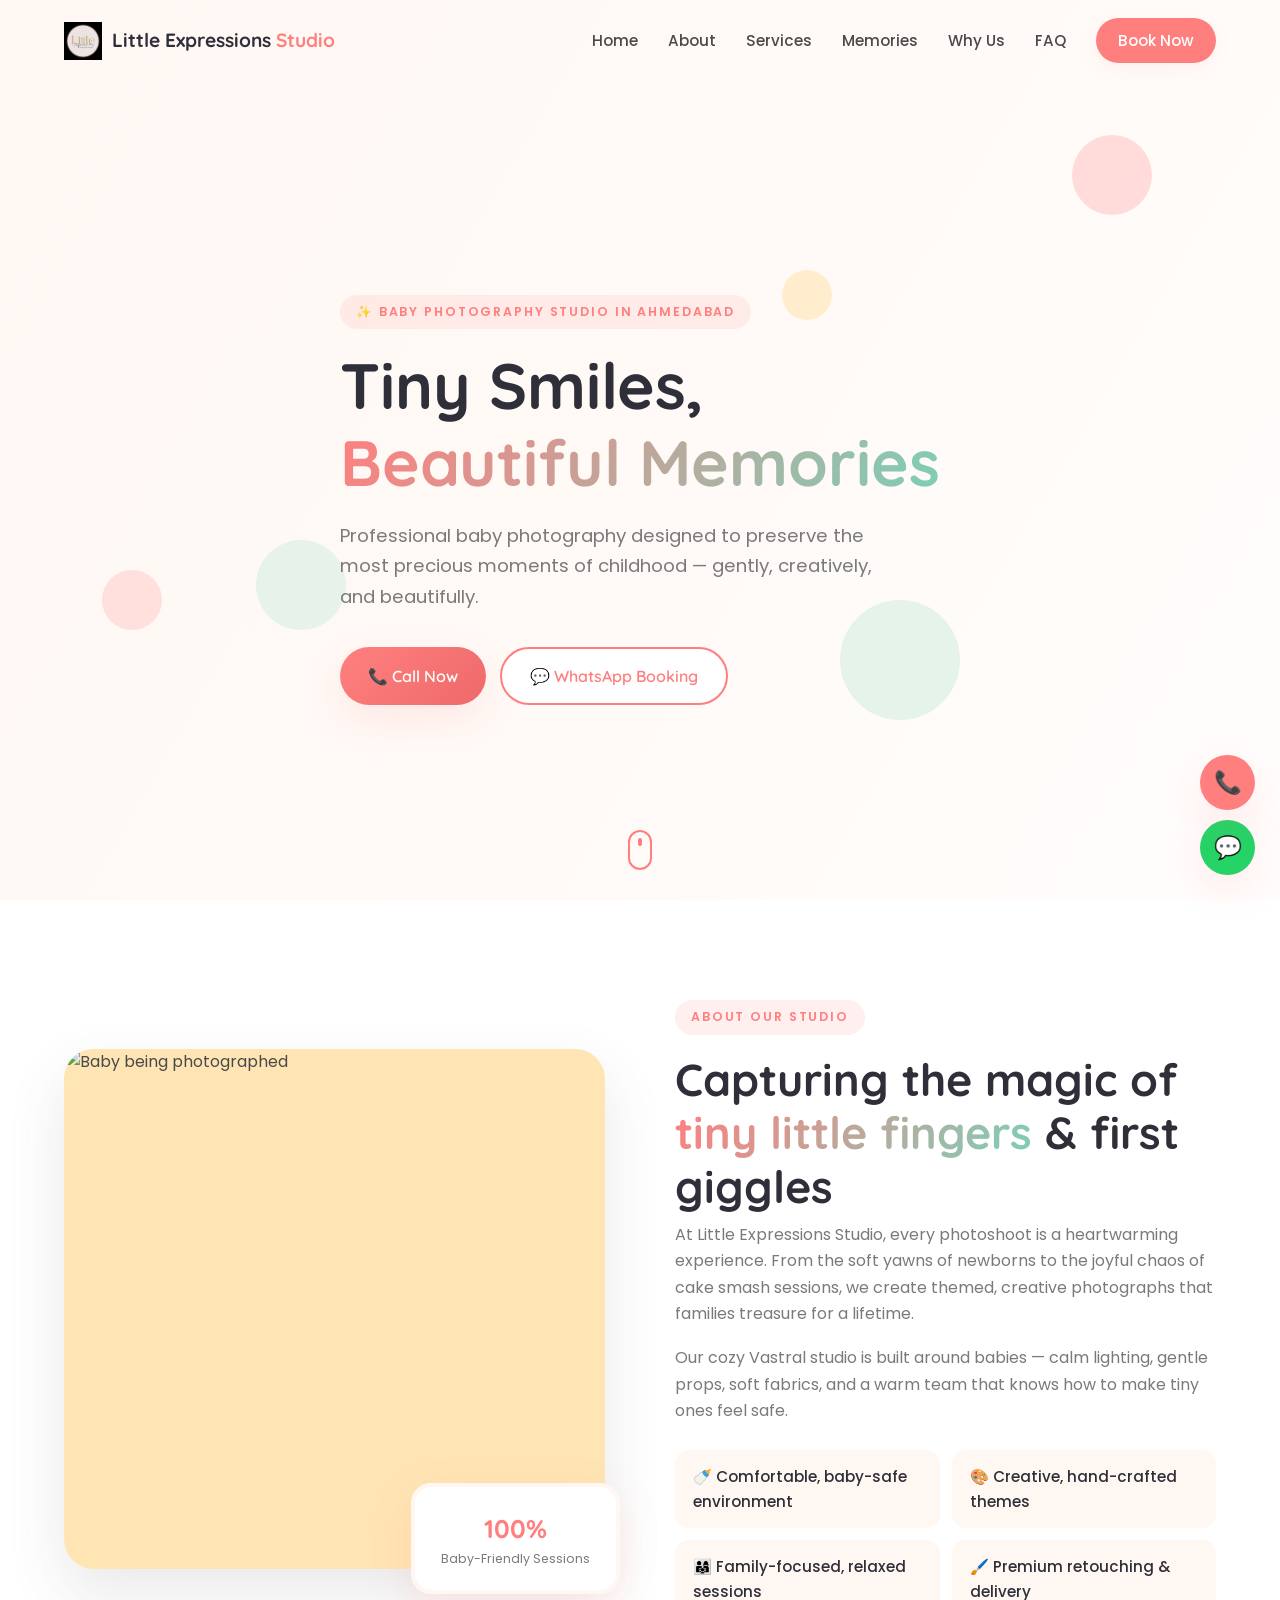
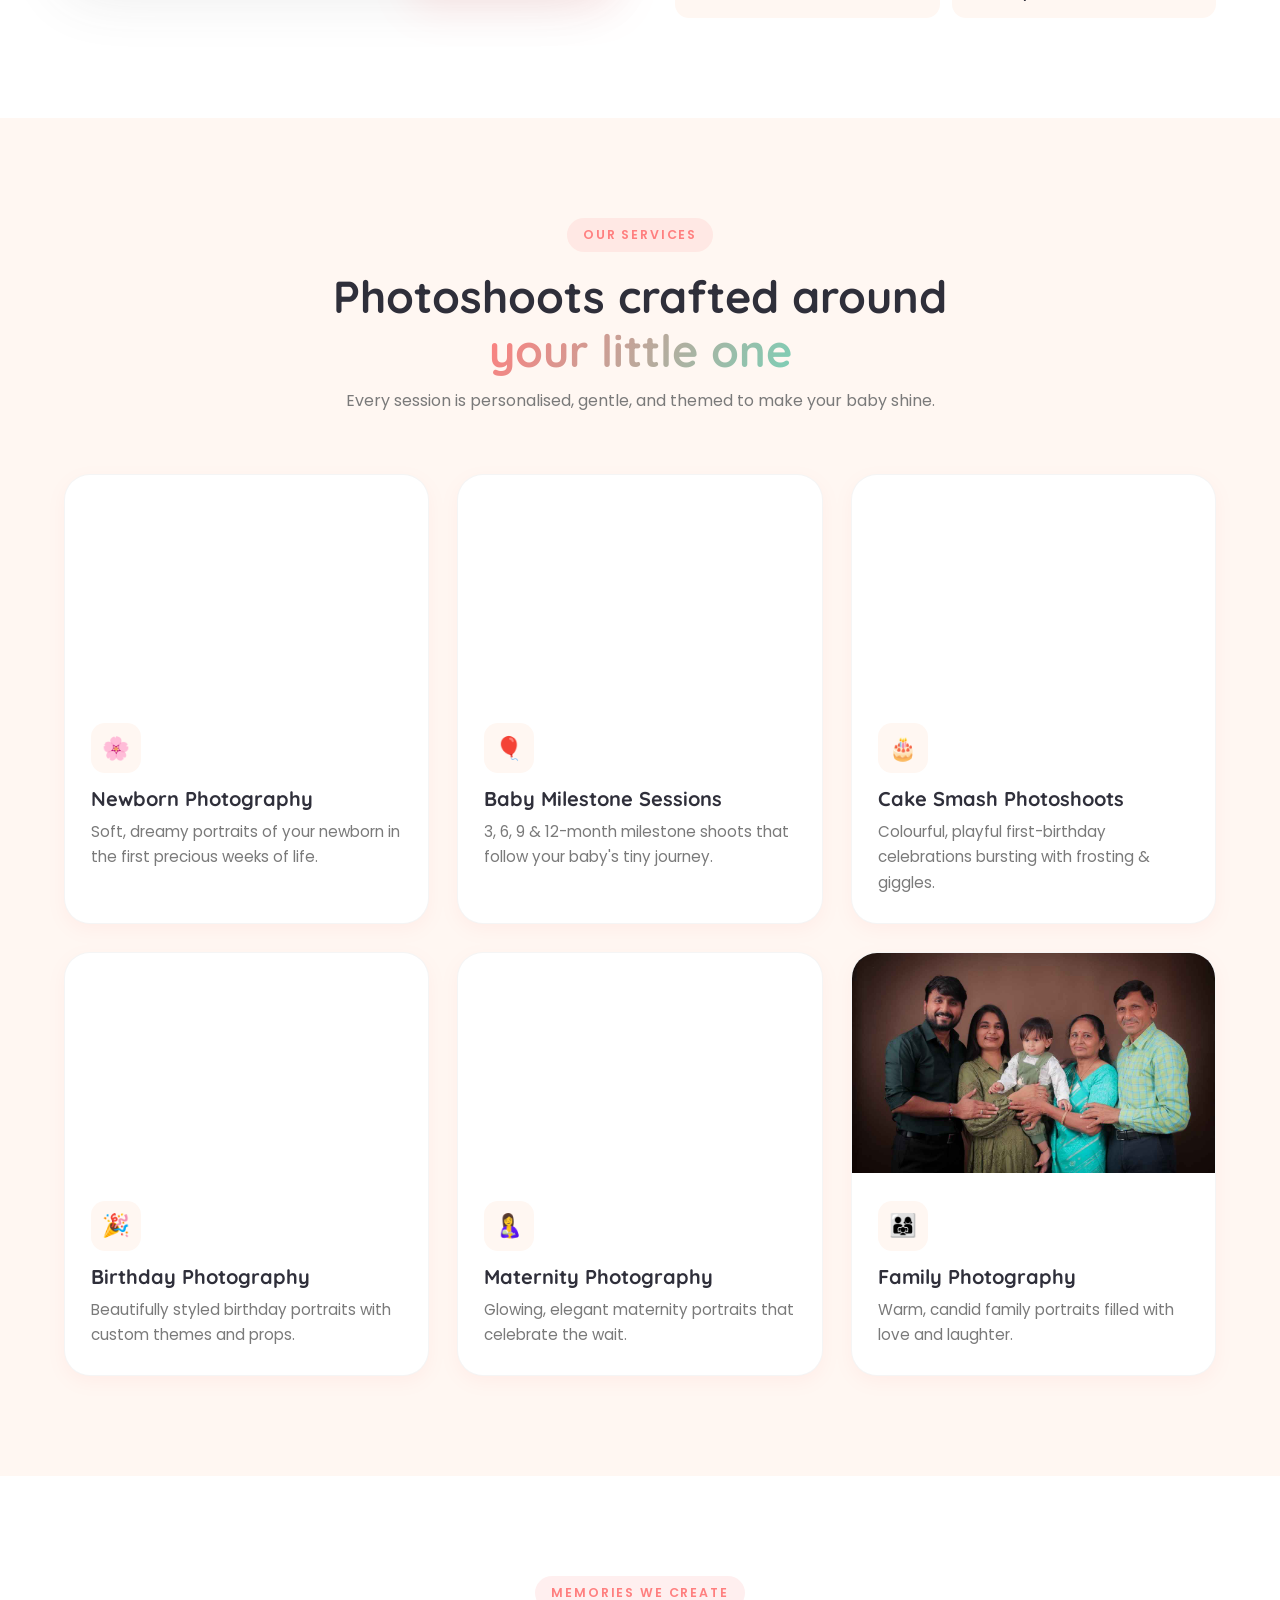
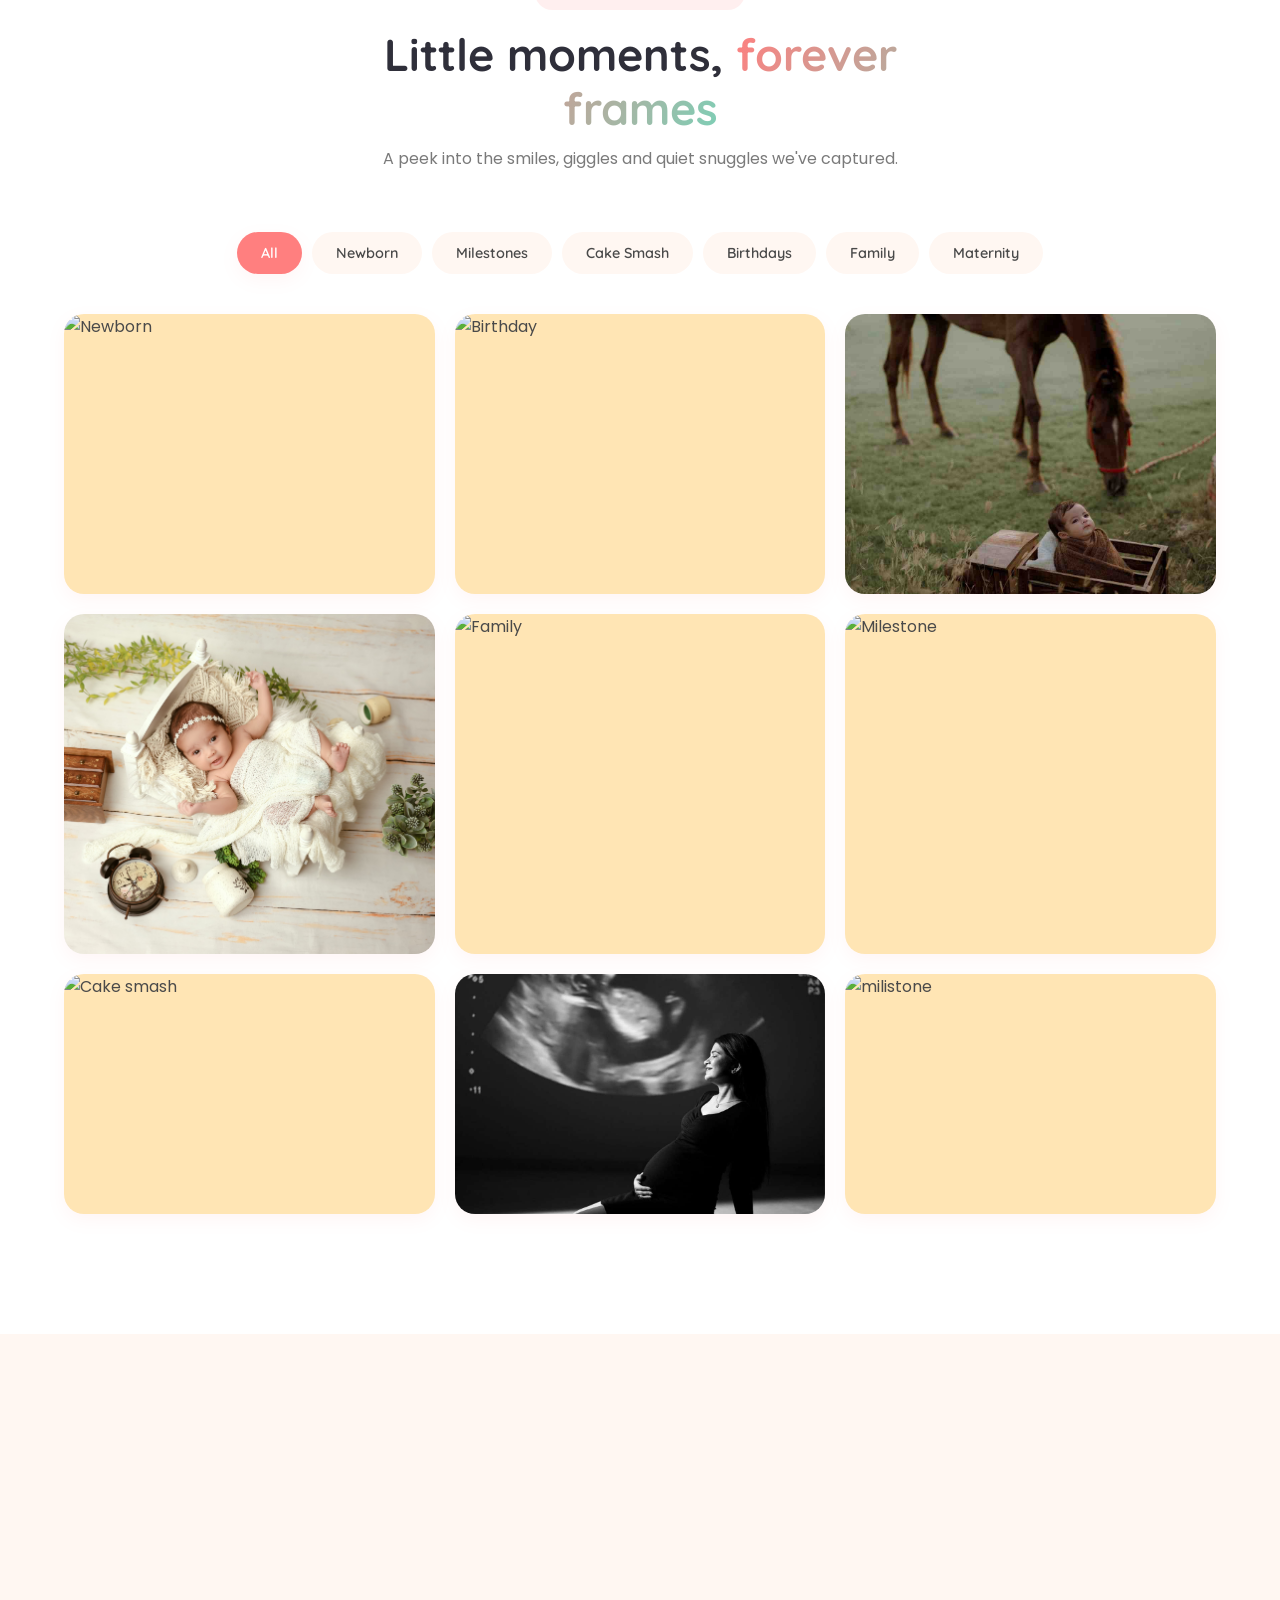
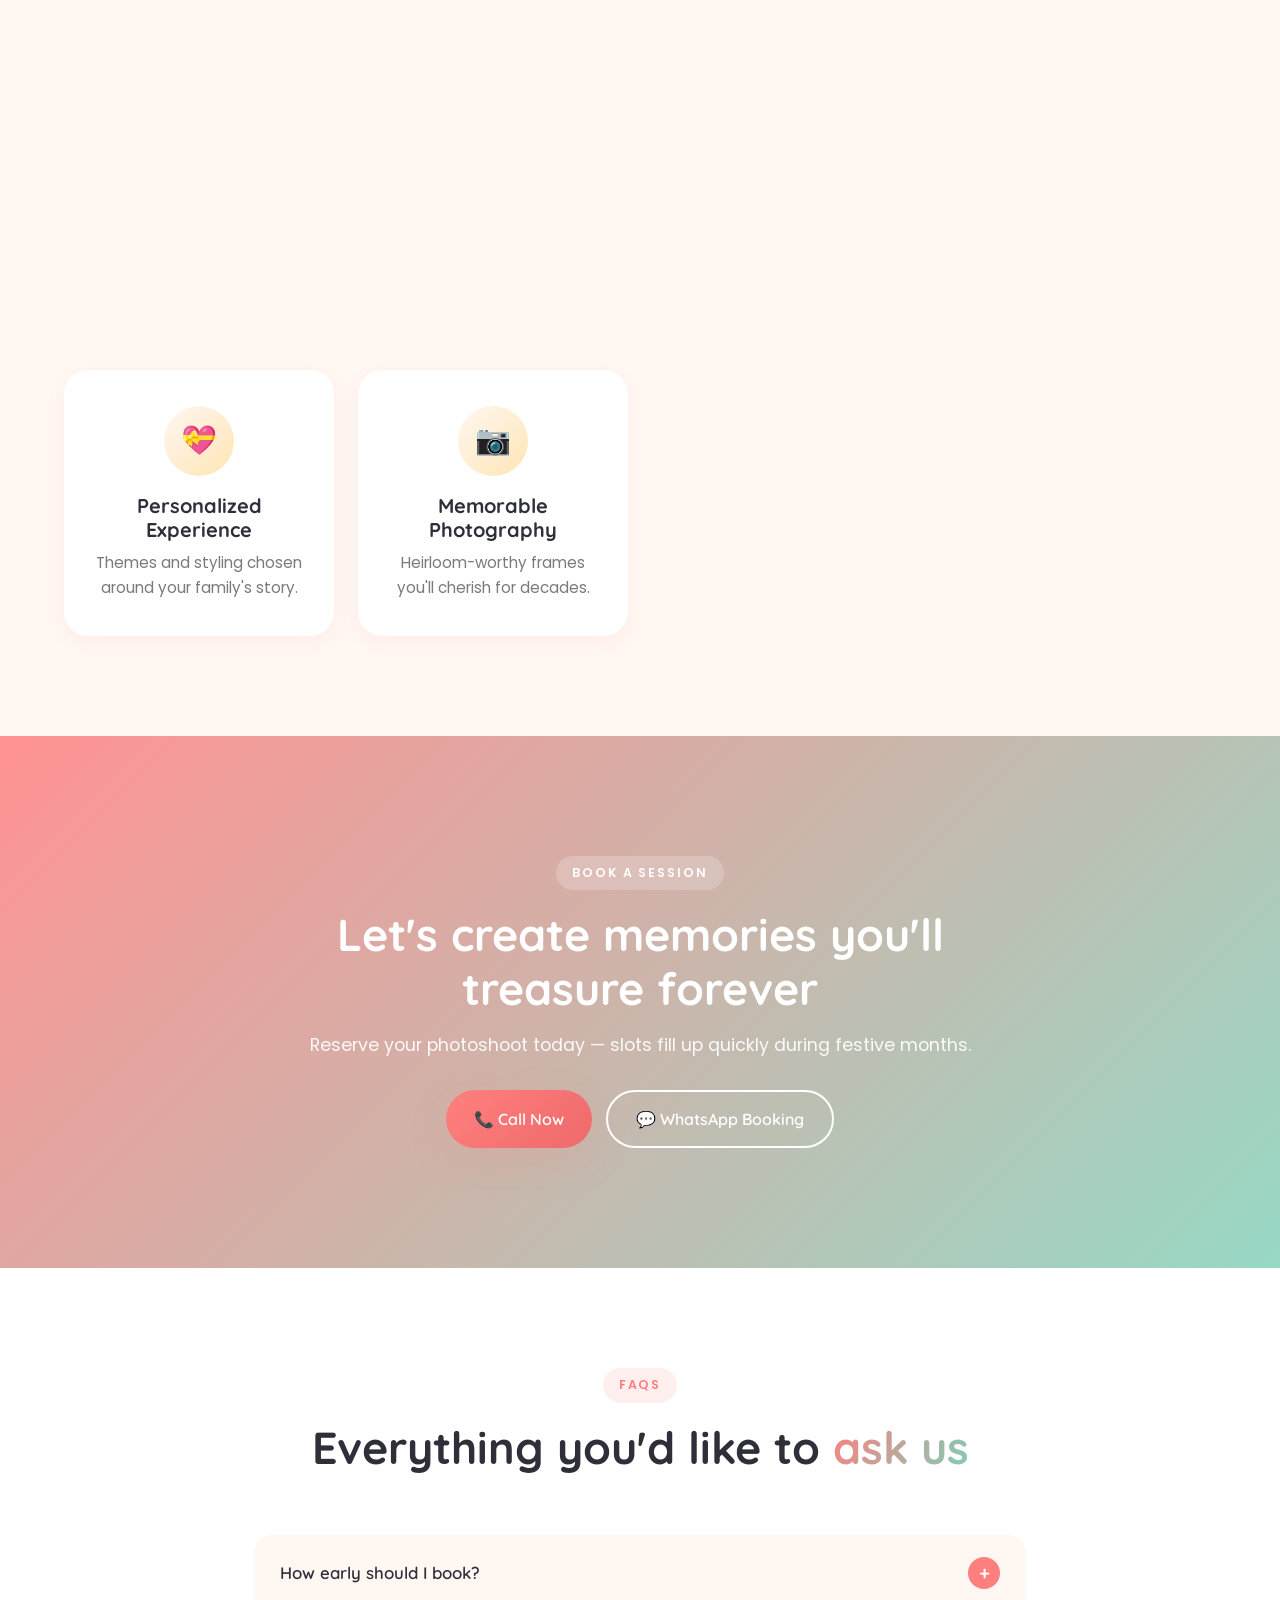
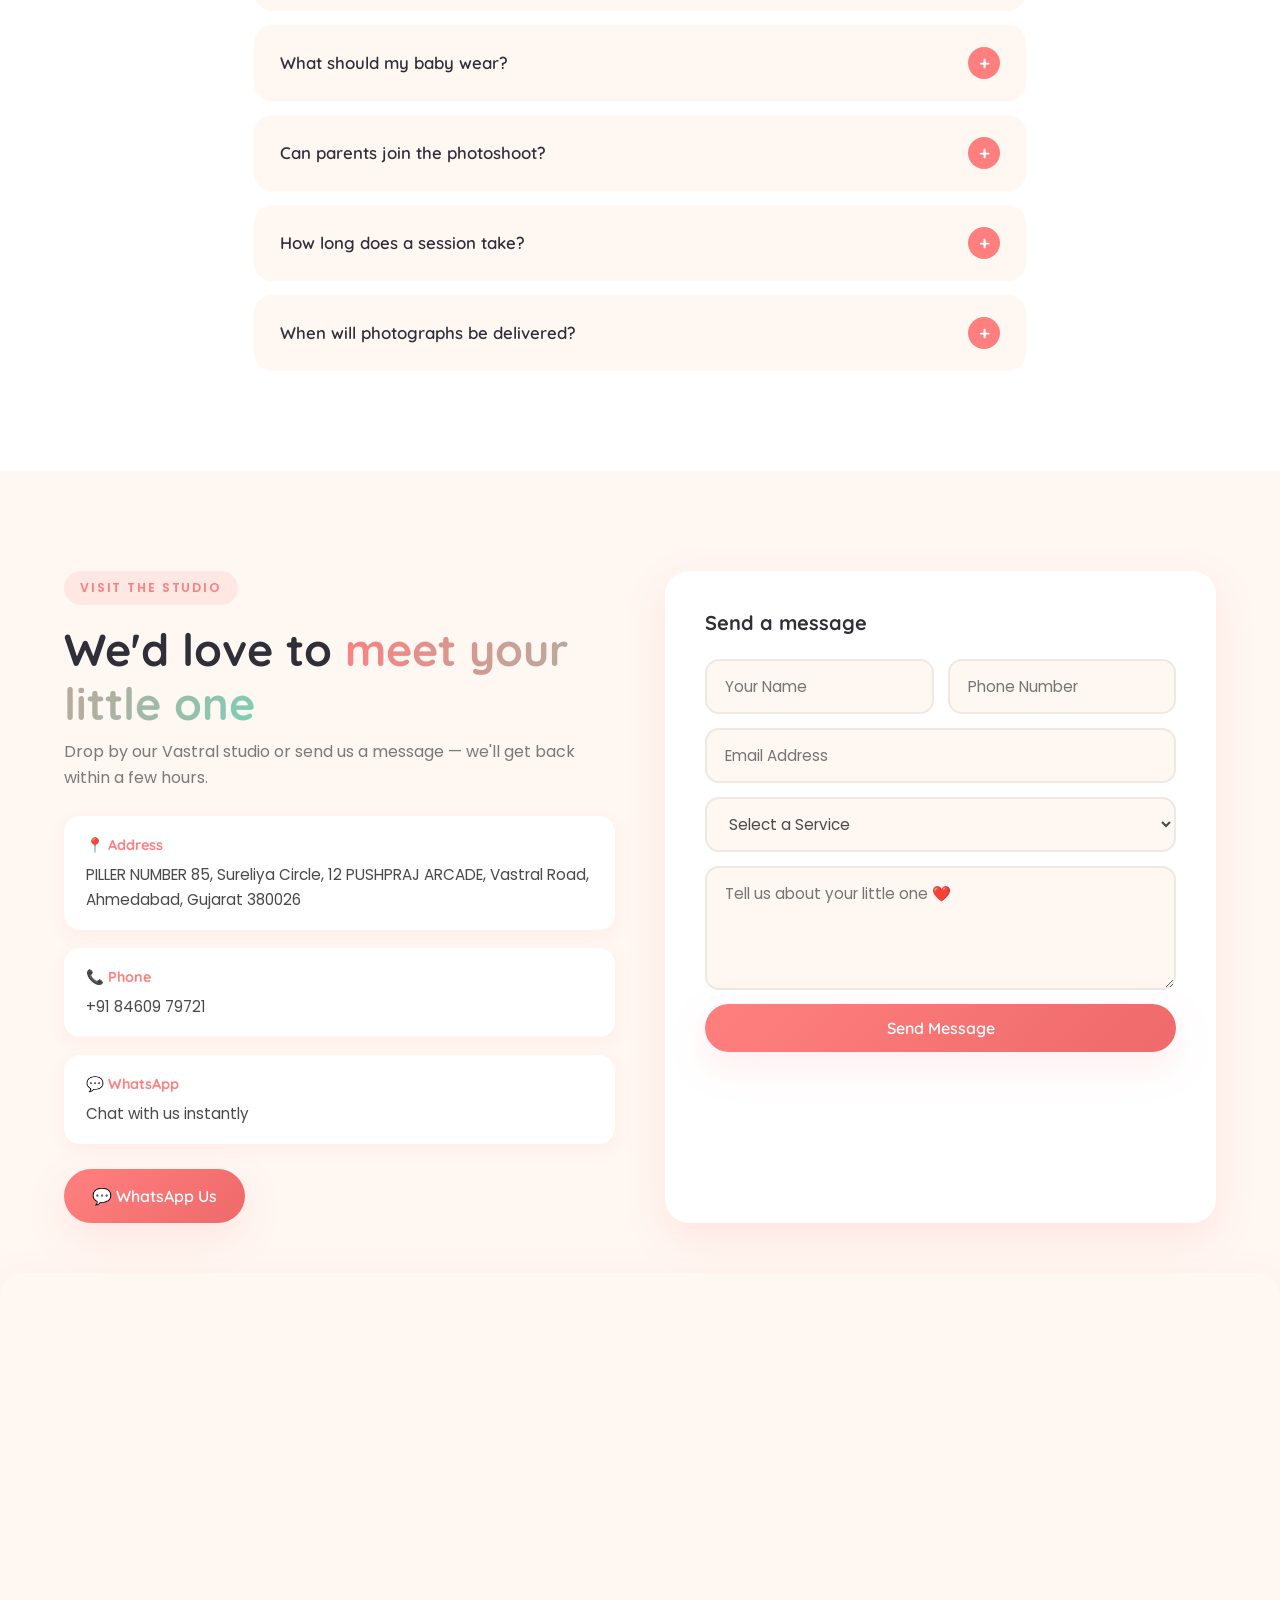
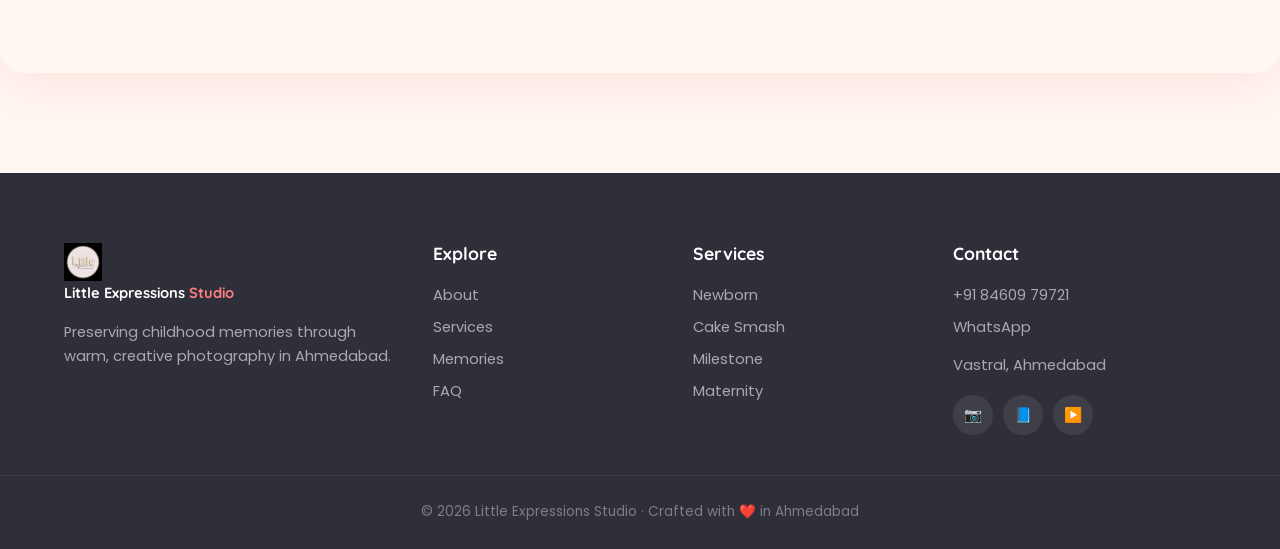
==== commit be543f31: "Updated website" ====
--- a/index.html
+++ b/index.html
@@ -165,7 +165,7 @@
         <div class="m-item reveal" data-cat="cakesmash"><img src="image/g3.jpg" alt="Cake smash" loading="lazy"/></div>
         <div class="m-item reveal" data-cat="birthday"><img src="image/g4.jpg" alt="Birthday" loading="lazy"/></div>
         <div class="m-item reveal" data-cat="family"><img src="image/g5.jpg" alt="Family" loading="lazy"/></div>
-        <div class="m-item reveal" data-cat="maternity"><img src="image/g6.PNG" alt="Maternity" loading="lazy"/></div>
+        <div class="m-item reveal" data-cat="maternity"><img src="image/g6.jpeg" alt="Maternity" loading="lazy"/></div>
         <div class="m-item reveal" data-cat="newborn"><img src="image/g7.jpeg" alt="Newborn" loading="lazy"/></div>
         <div class="m-item reveal" data-cat="milestone"><img src="image/g8.jpg" alt="Milestone" loading="lazy"/></div>
         <div class="m-item reveal" data-cat="cakesmash"><img src="image/g9.jpg" alt="milistone" loading="lazy"/></div>
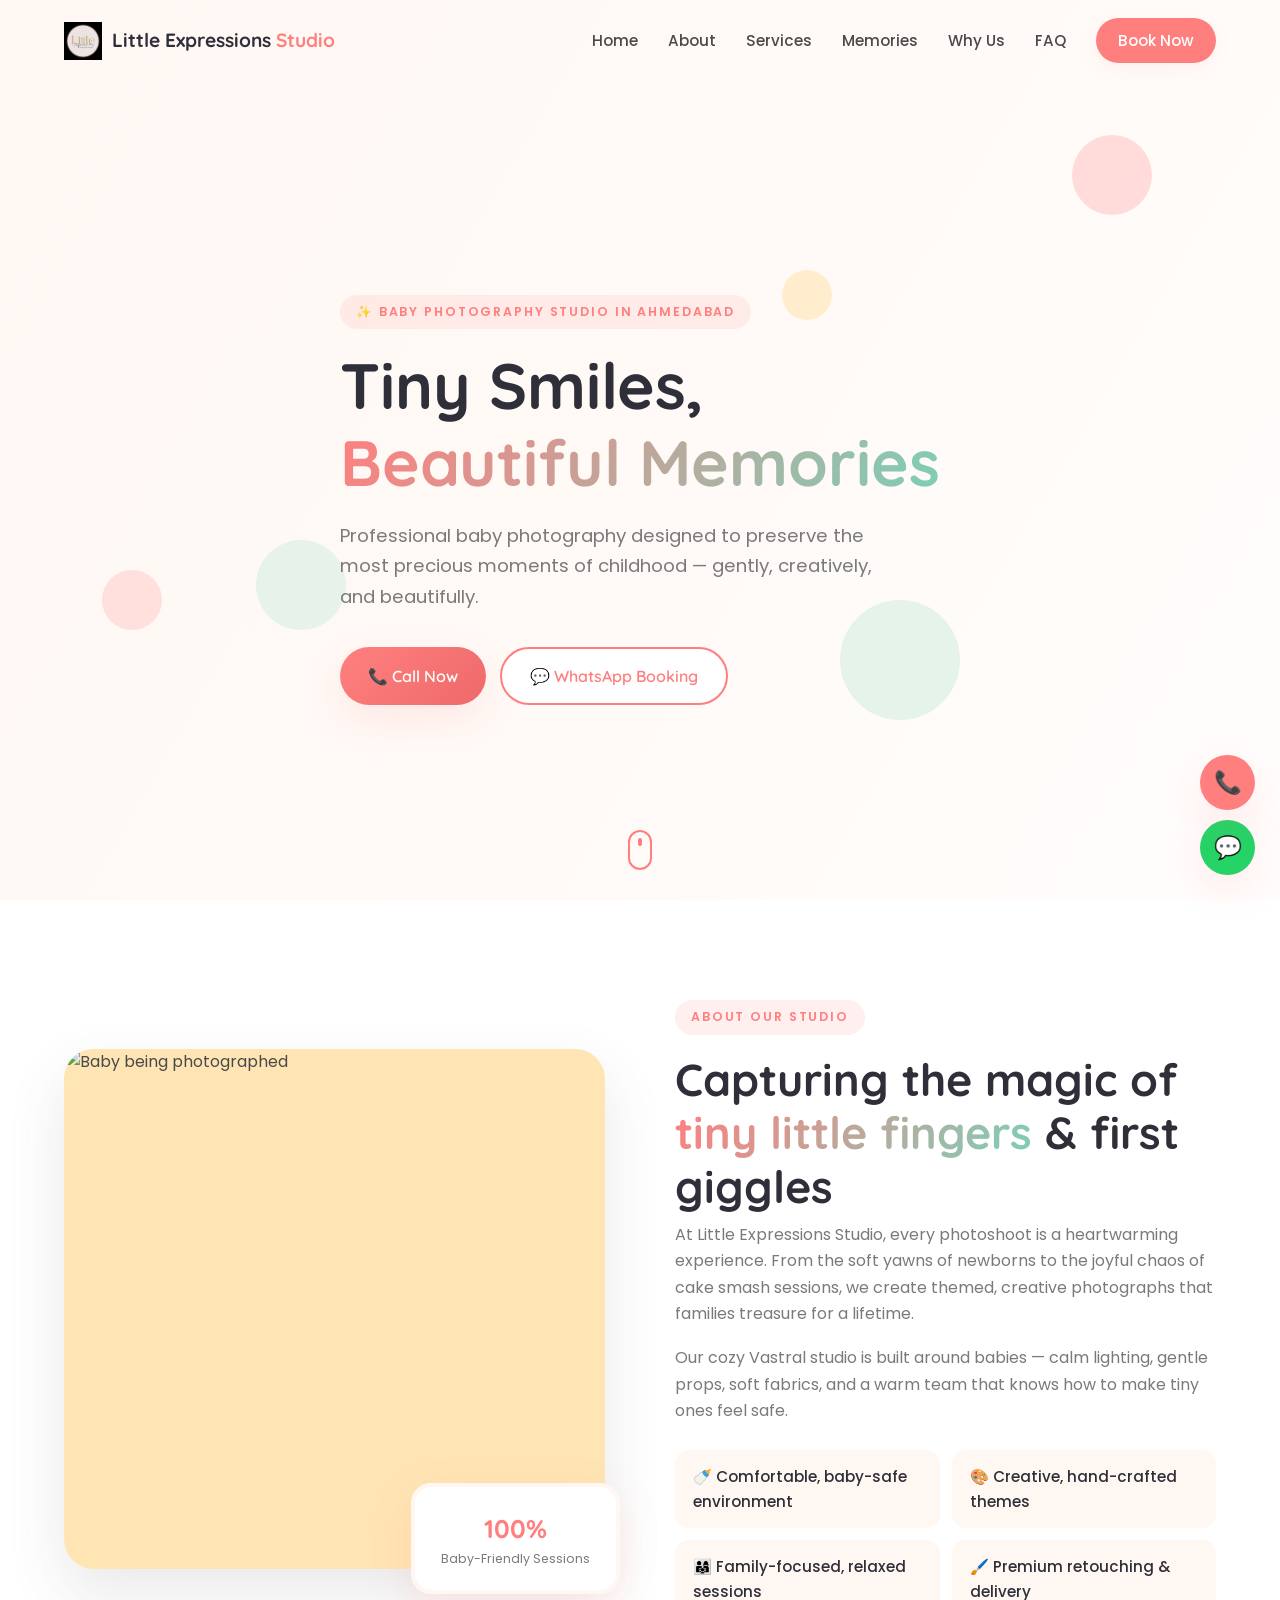
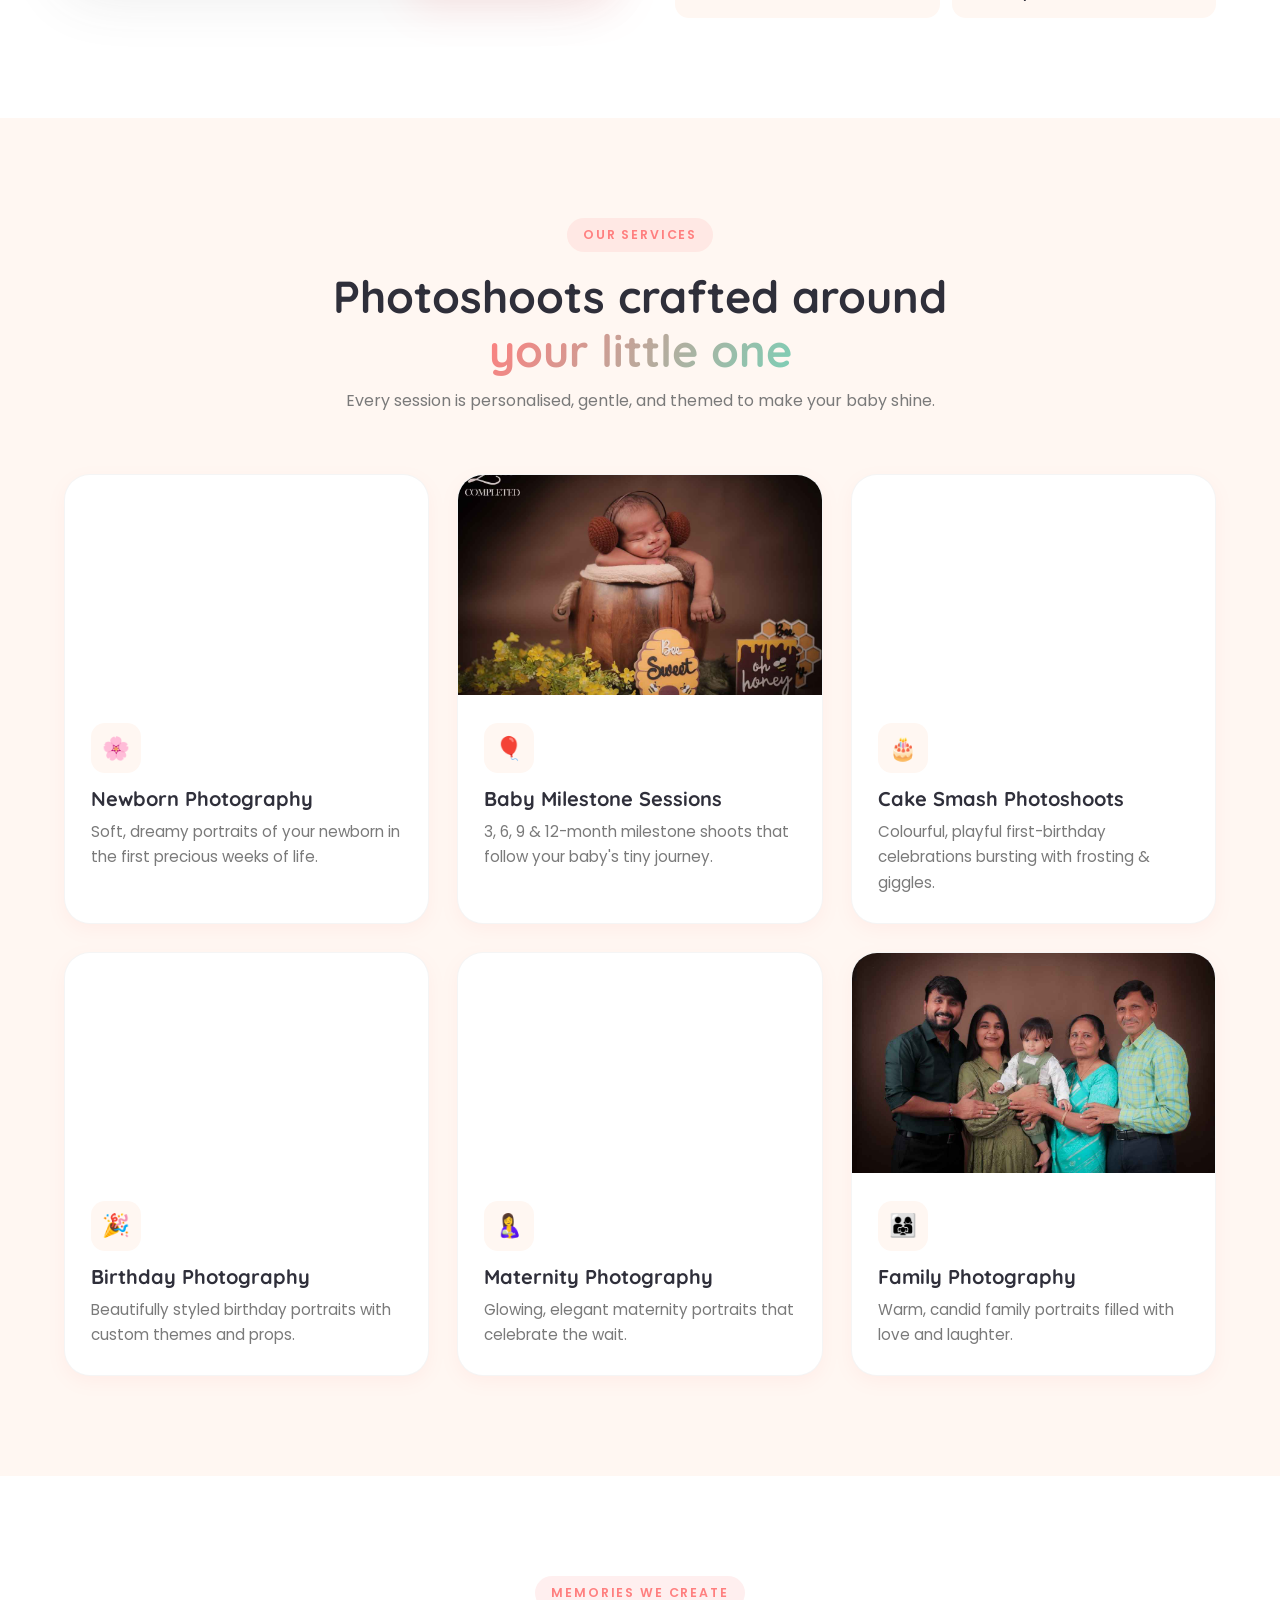
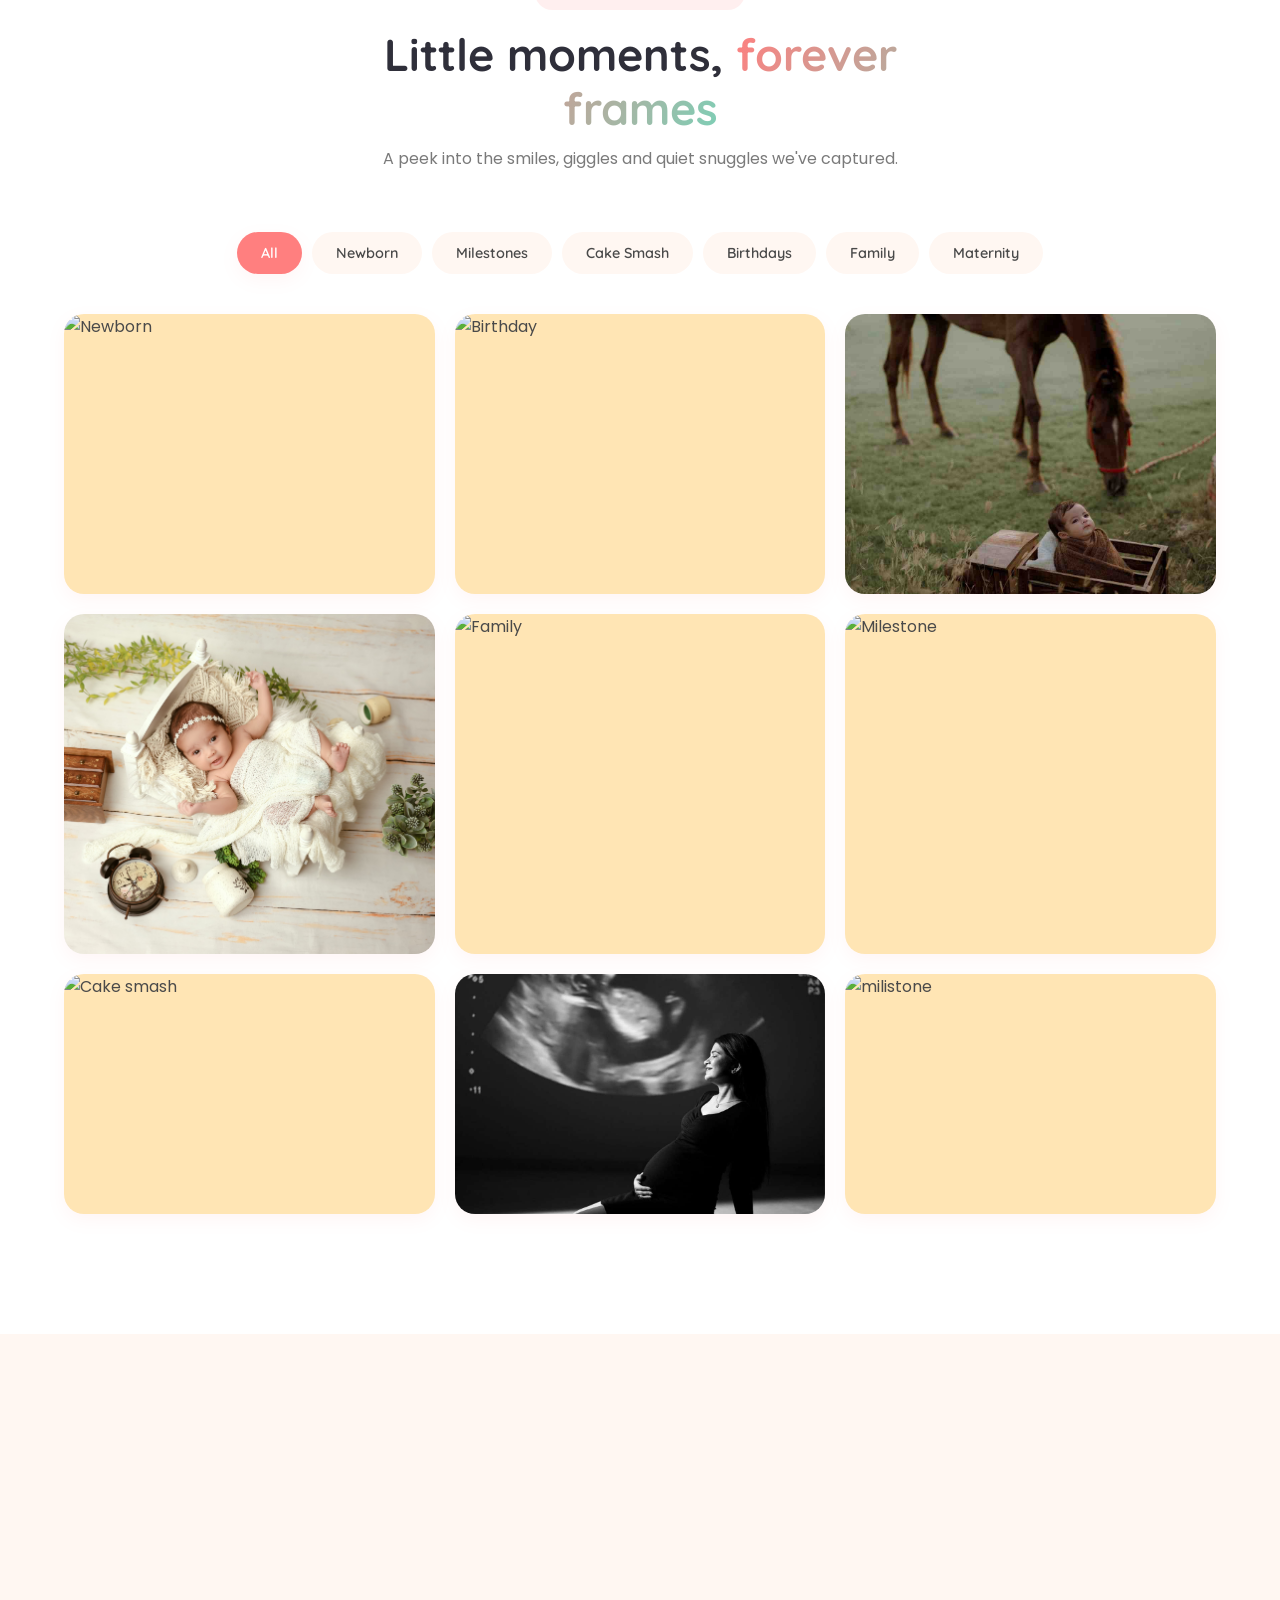
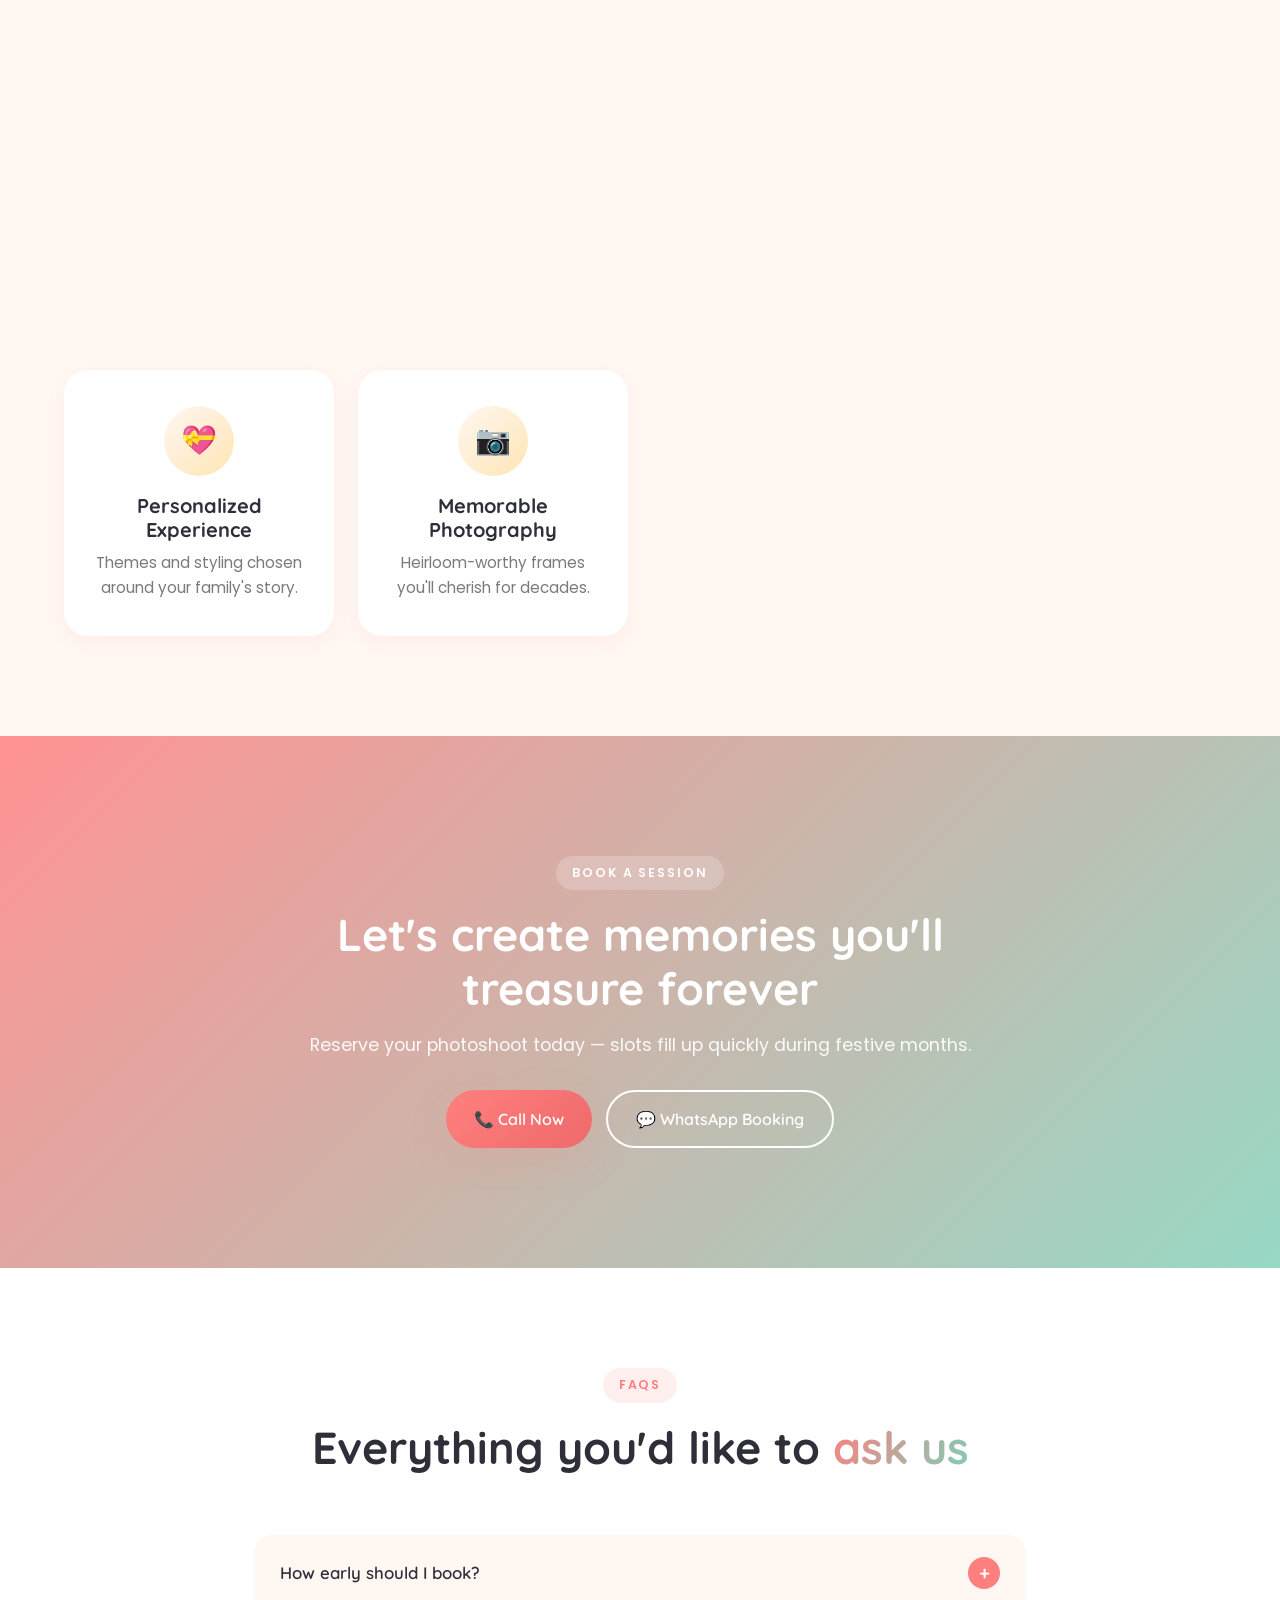
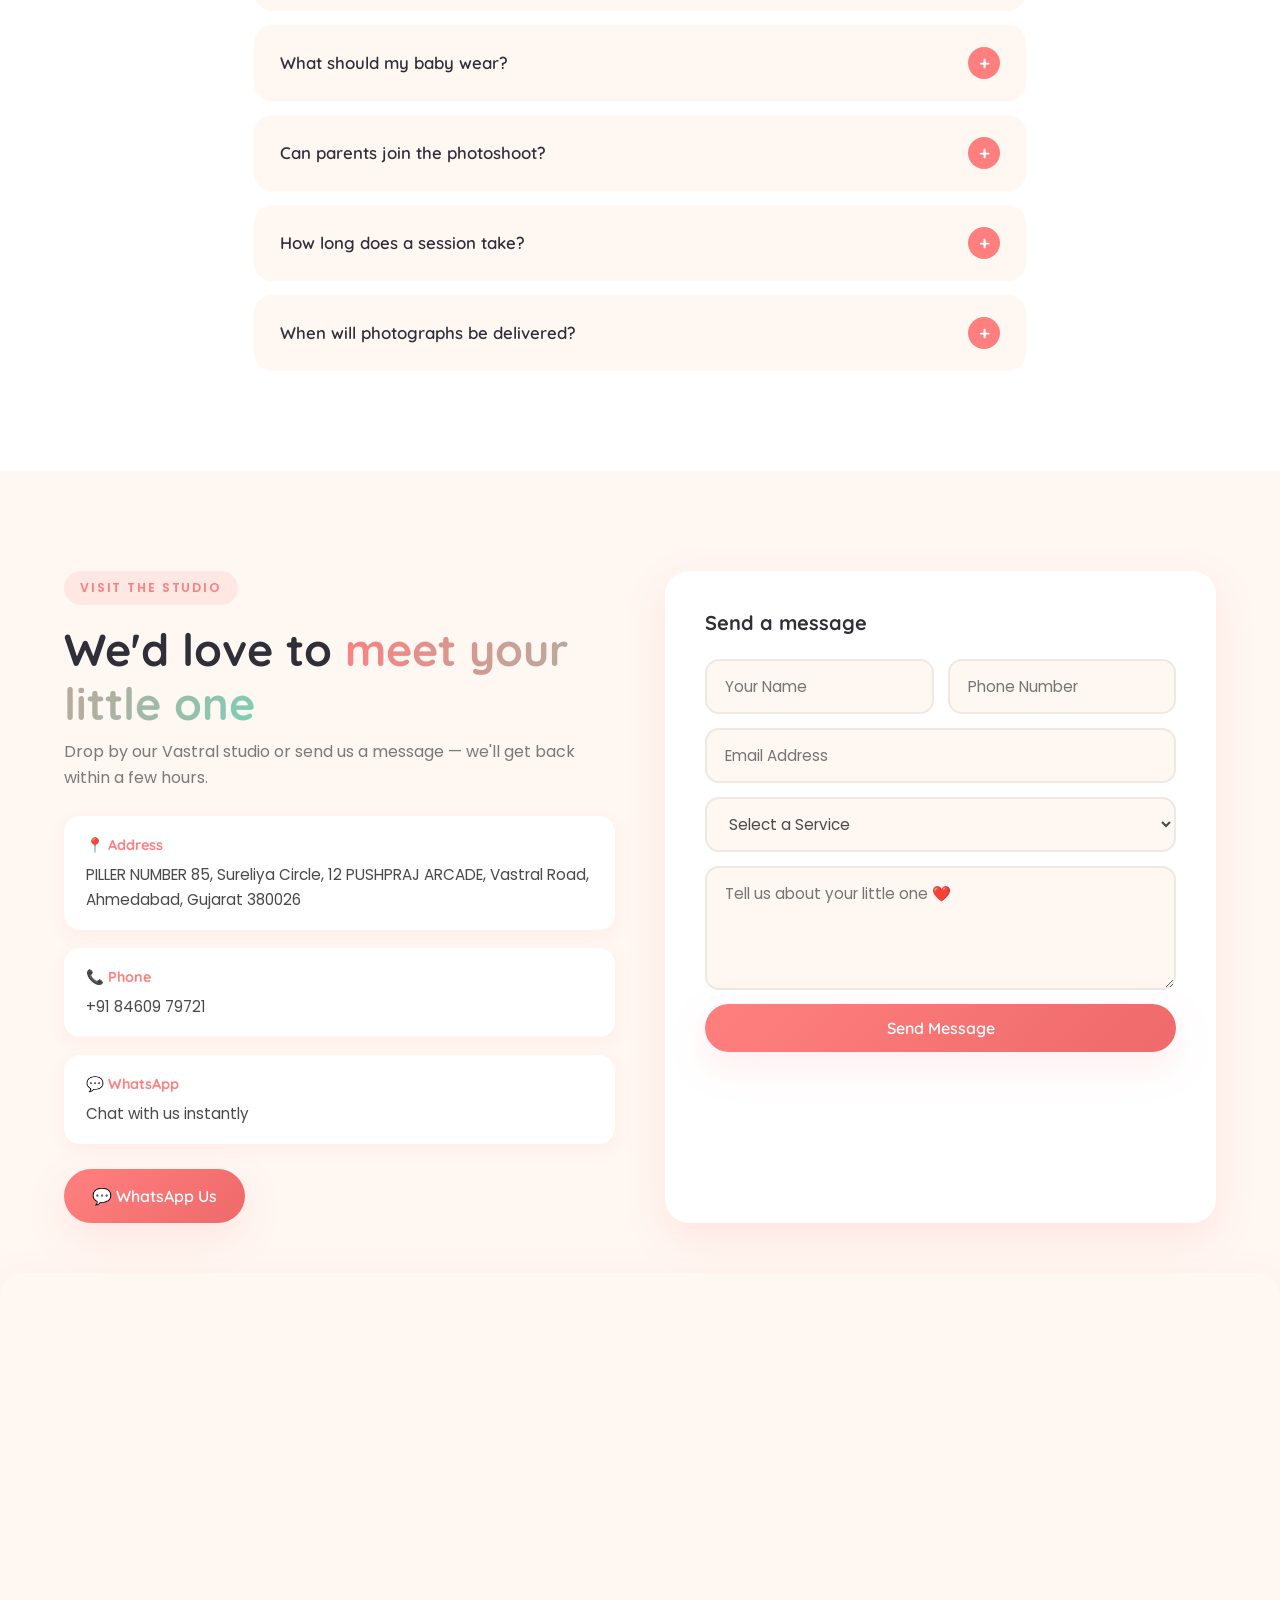
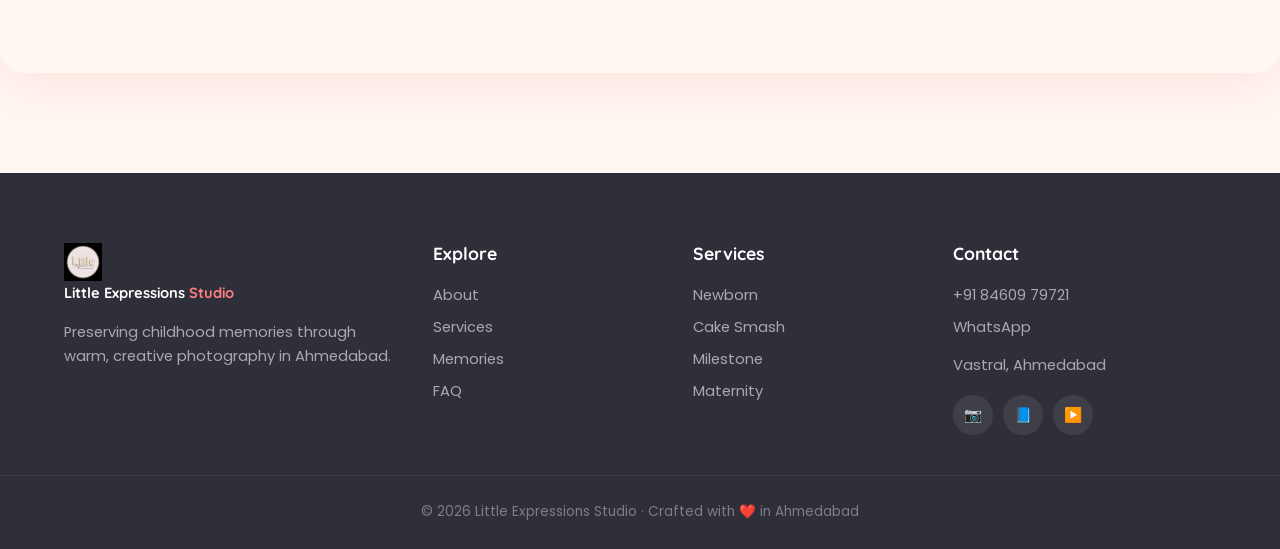
==== commit fd74ca81: "Updated website" ====
--- a/index.html
+++ b/index.html
@@ -100,7 +100,7 @@
           </div>
         </article>
         <article class="service-card reveal">
-          <div class="service-img" style="background-image:url('image/servicemilistone.jpg')"></div>
+          <div class="service-img" style="background-image:url('image/servicemilistone.JPG')"></div>
           <div class="service-body">
             <span class="service-icon">🎈</span>
             <h3>Baby Milestone Sessions</h3>
@@ -124,7 +124,7 @@
           </div>
         </article>
         <article class="service-card reveal">
-          <div class="service-img" style="background-image:url('image/Maternity.jpg')"></div>
+          <div class="service-img" style="background-image:url('image/Maternity.JPG')"></div>
           <div class="service-body">
             <span class="service-icon">🤱</span>
             <h3>Maternity Photography</h3>
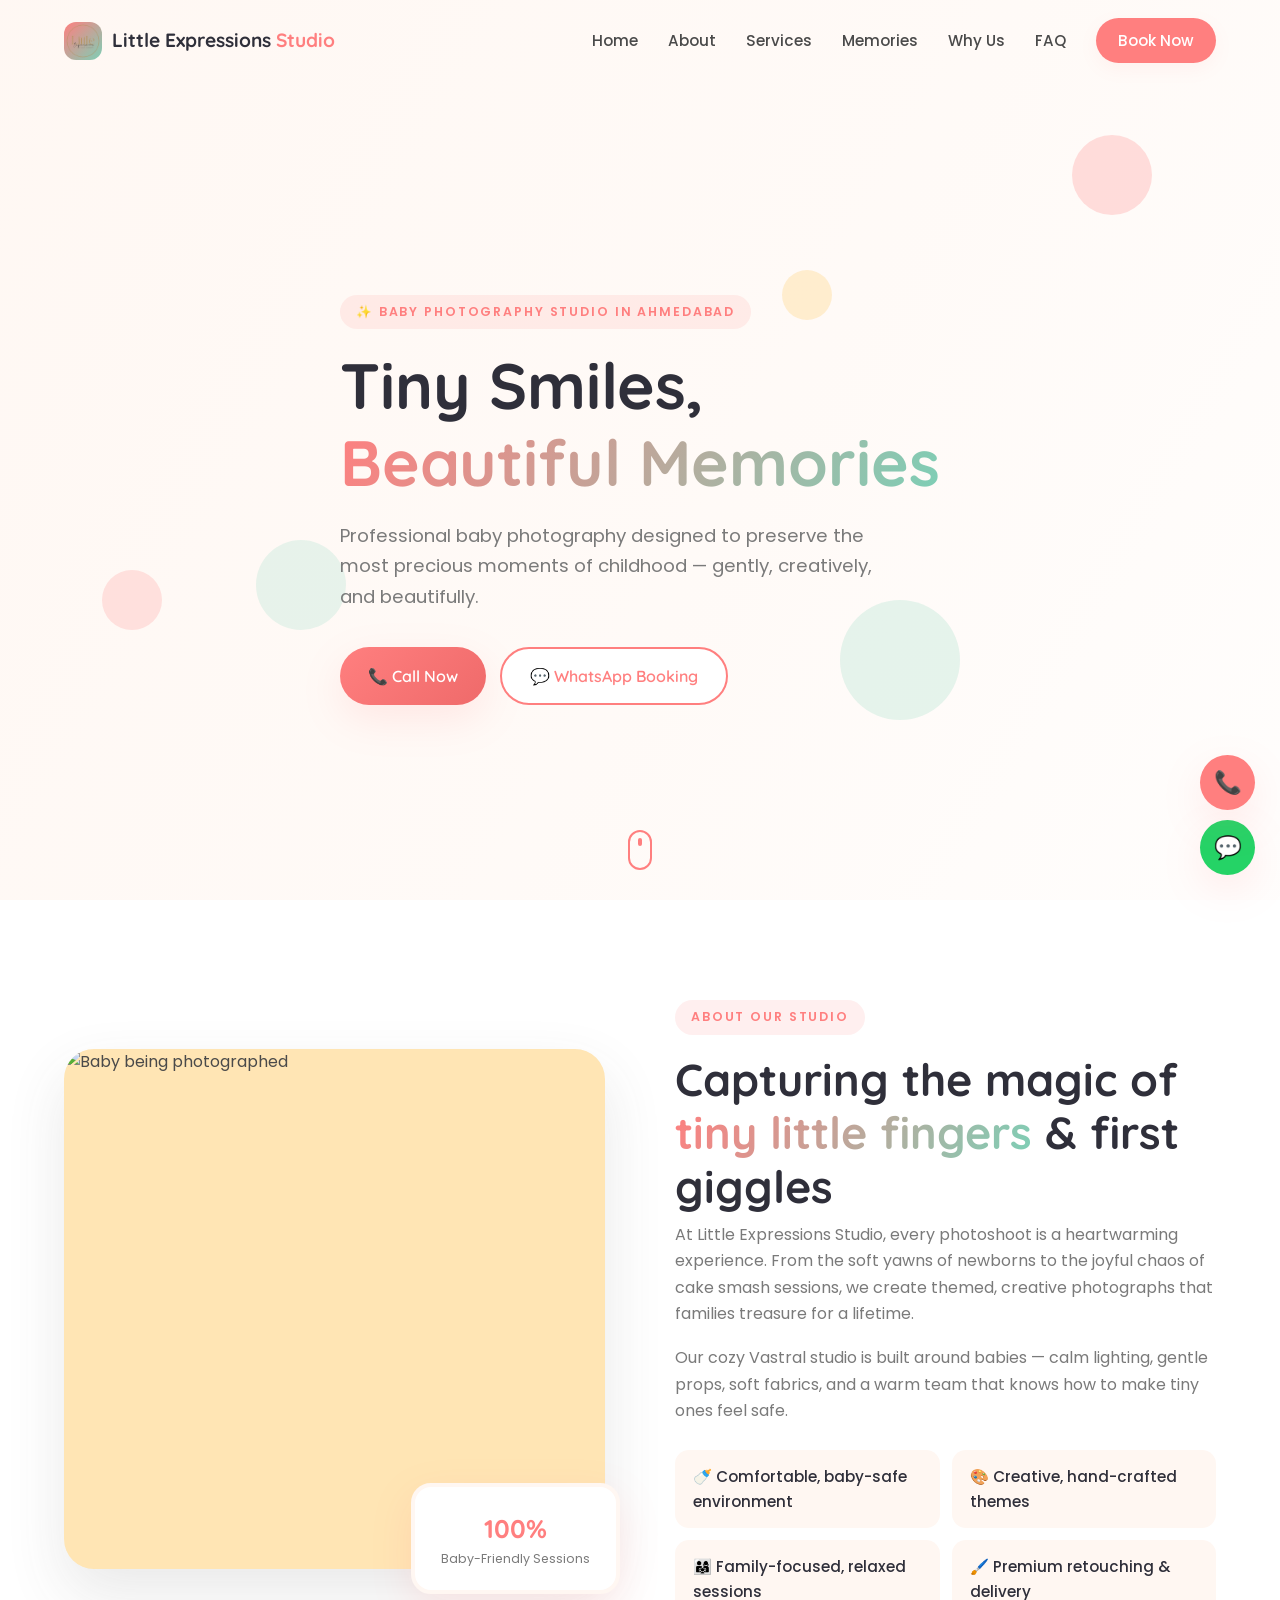
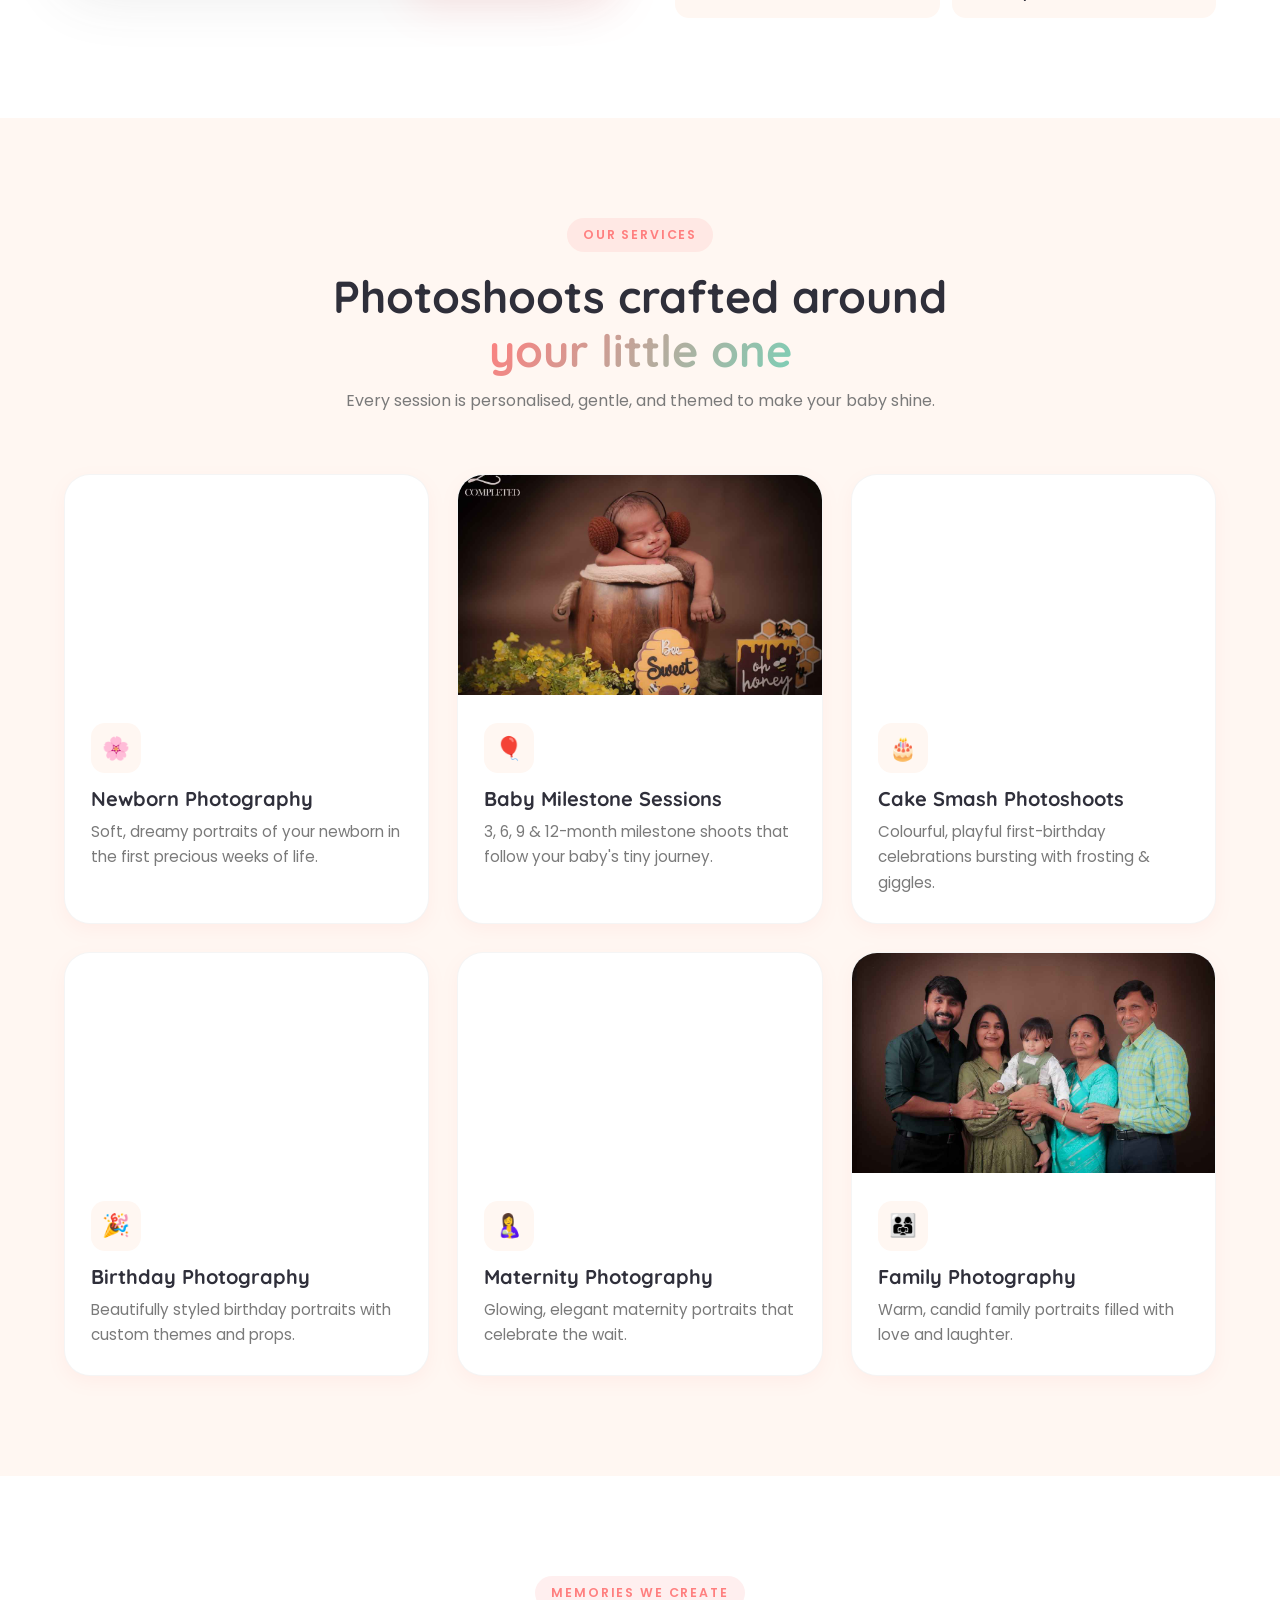
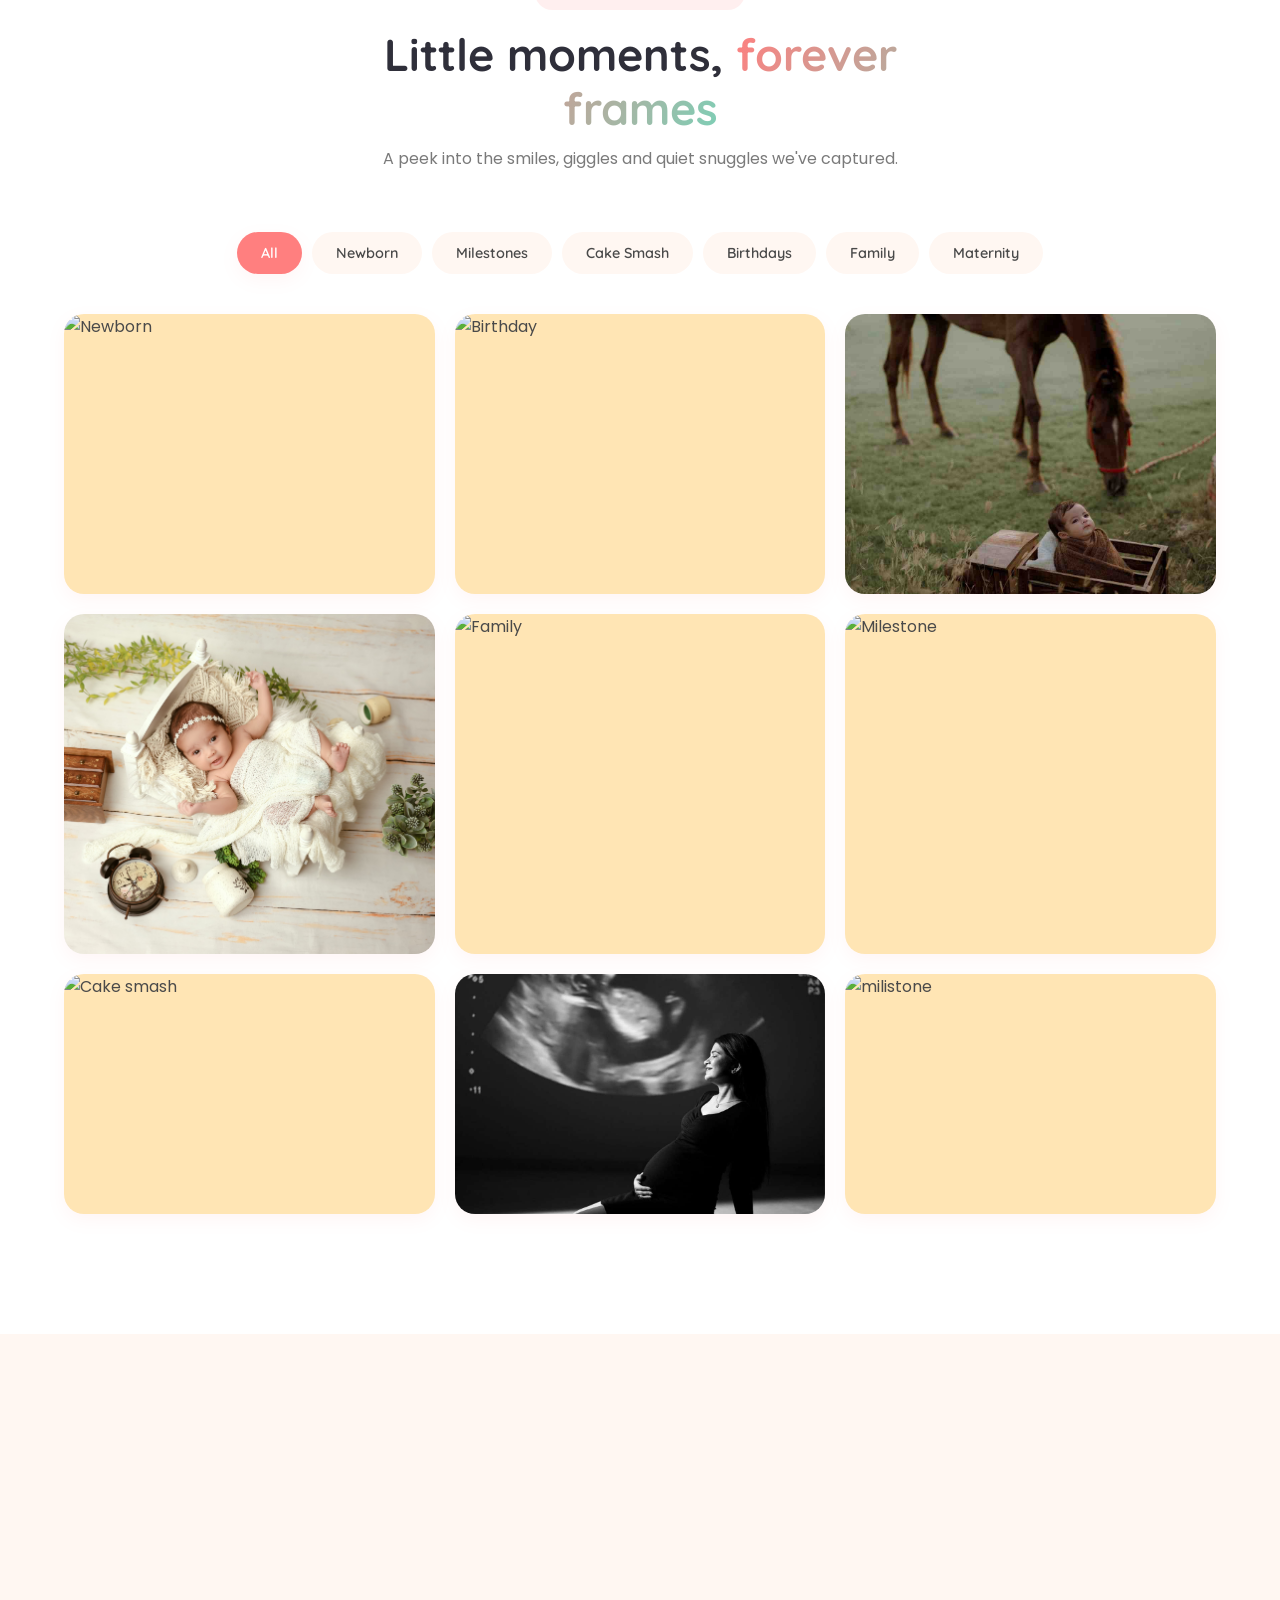
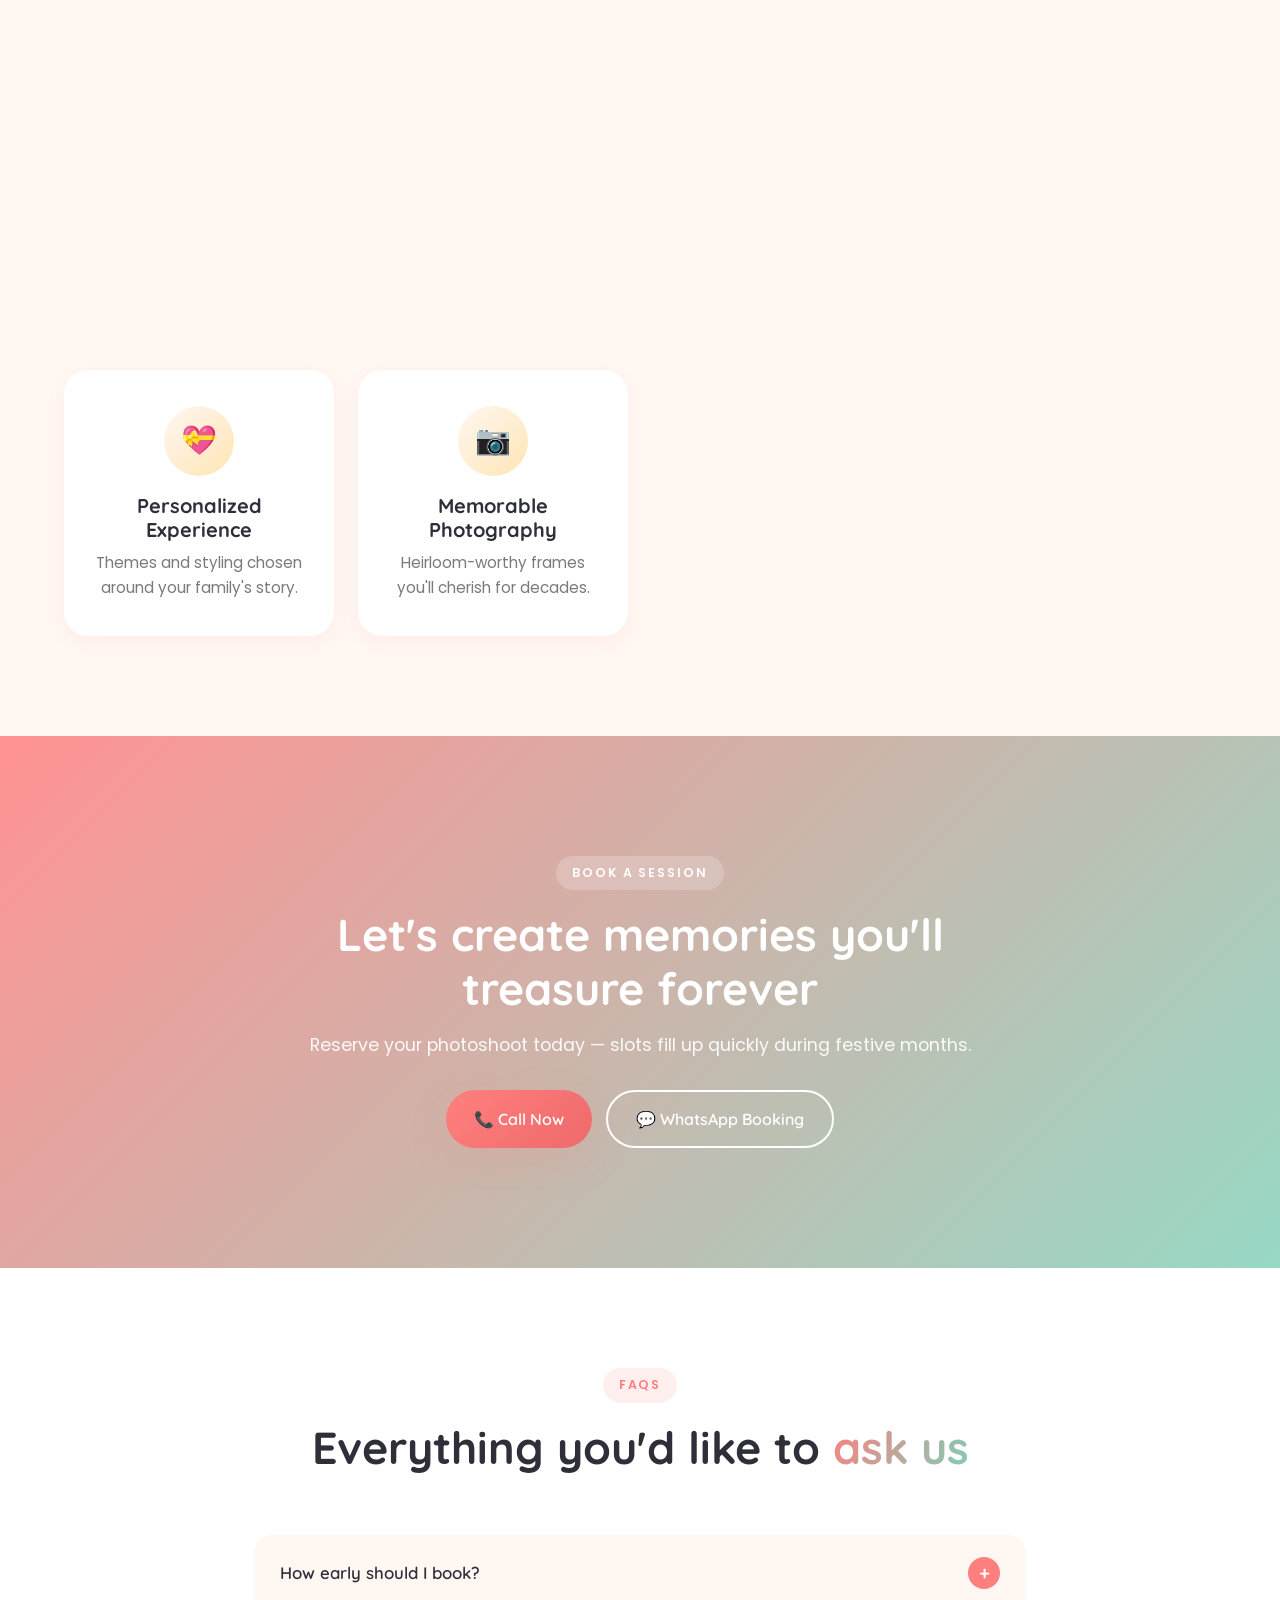
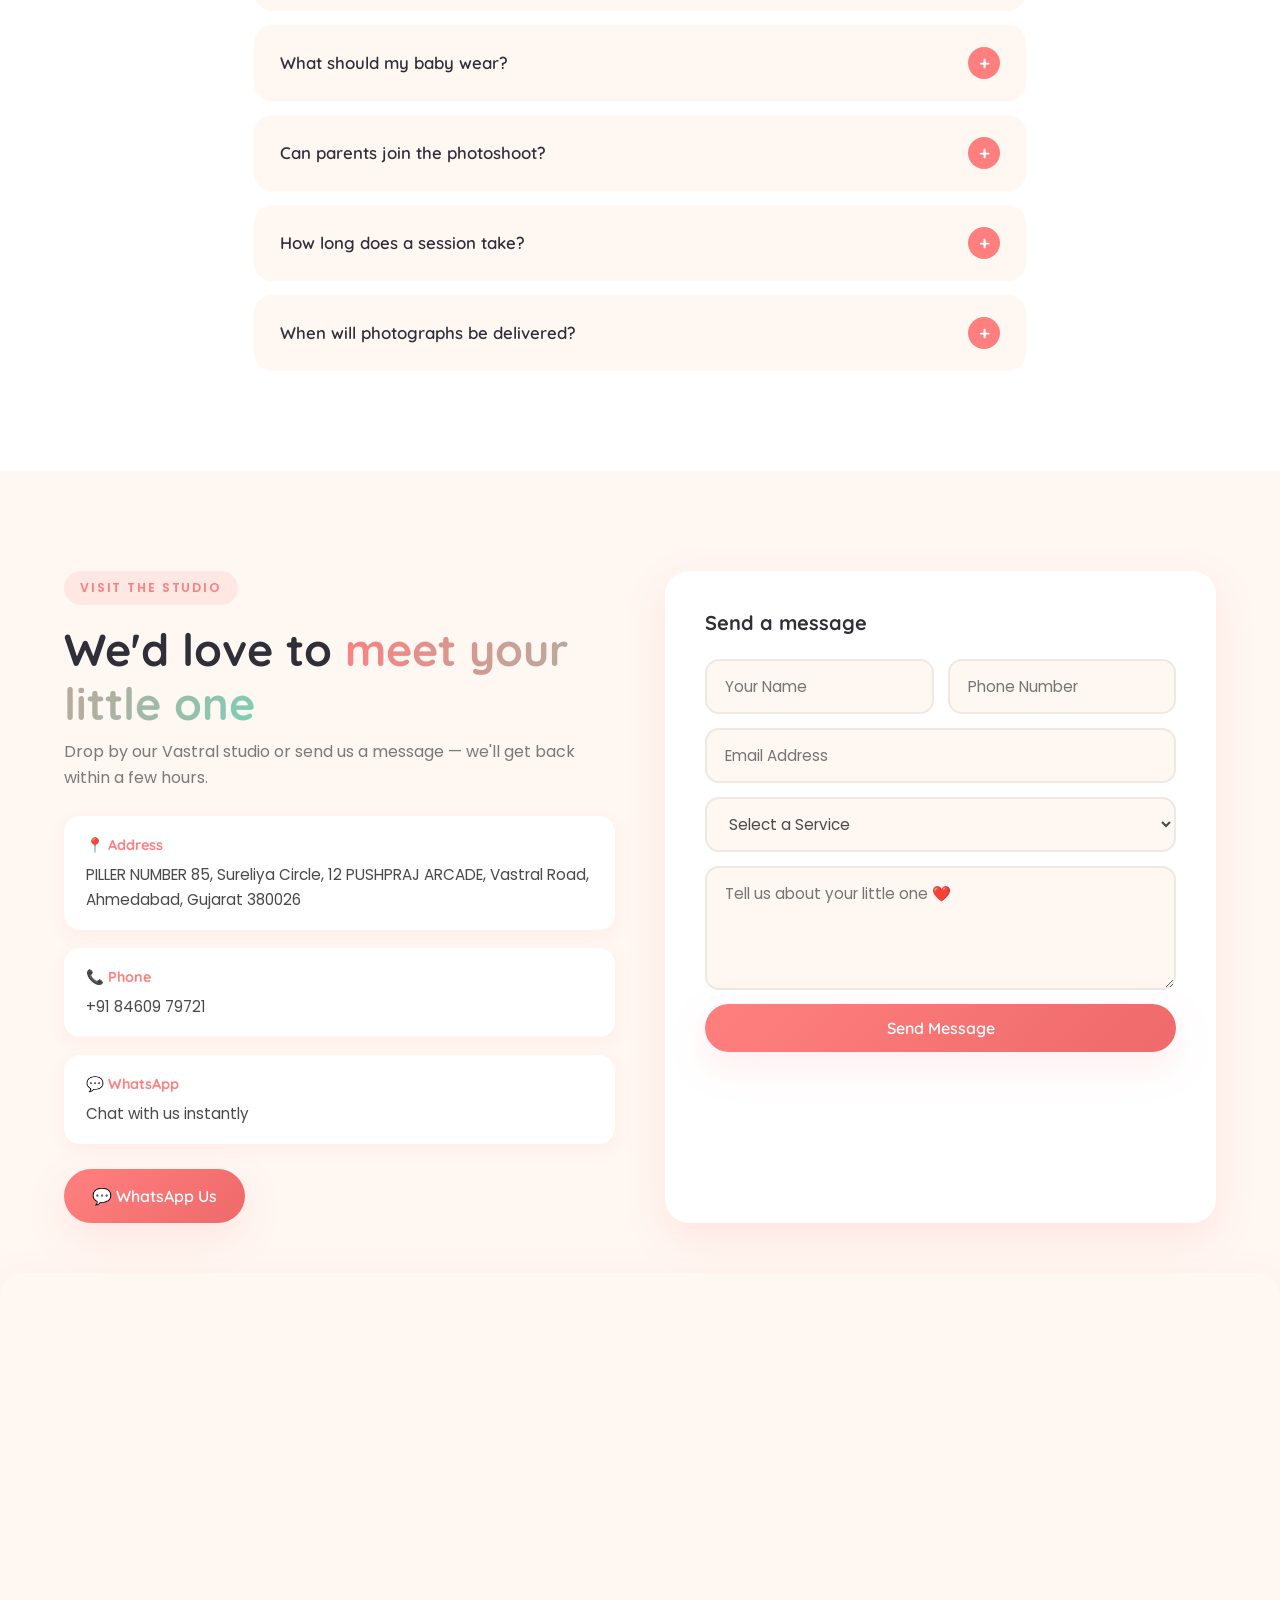
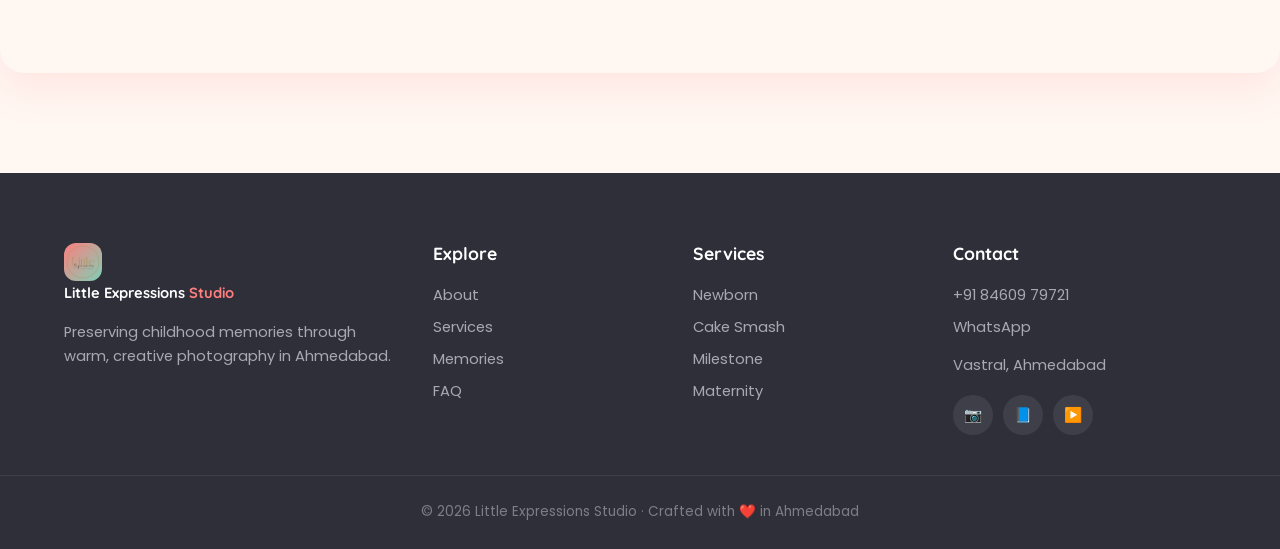
==== commit d2f99e3b: "Updated website" ====
--- a/index.html
+++ b/index.html
@@ -19,7 +19,7 @@
   <header class="navbar" id="navbar">
     <div class="container nav-inner">
       <a href="#home" class="logo">
-        <span class="logo-icon"><img src="image/logo.jpeg" alt="Website Logo"></span>
+        <span class="logo-icon"><img src="image/logo.png" alt="Website Logo"></span>
         <span>Little Expressions <em>Studio</em></span>
       </a>
       <nav class="nav-links" id="navLinks">
@@ -281,7 +281,7 @@
   <footer class="footer">
     <div class="container footer-grid">
       <div>
-        <a href="#home" class="logo light"><span class="logo-icon"><img src="image/logo.jpeg" alt="Website Logo"></span><span>Little Expressions <em>Studio</em></span></a>
+        <a href="#home" class="logo light"><span class="logo-icon"><img src="image/logo.png" alt="Website Logo"></span><span>Little Expressions <em>Studio</em></span></a>
         <p>Preserving childhood memories through warm, creative photography in Ahmedabad.</p>
       </div>
       <div>
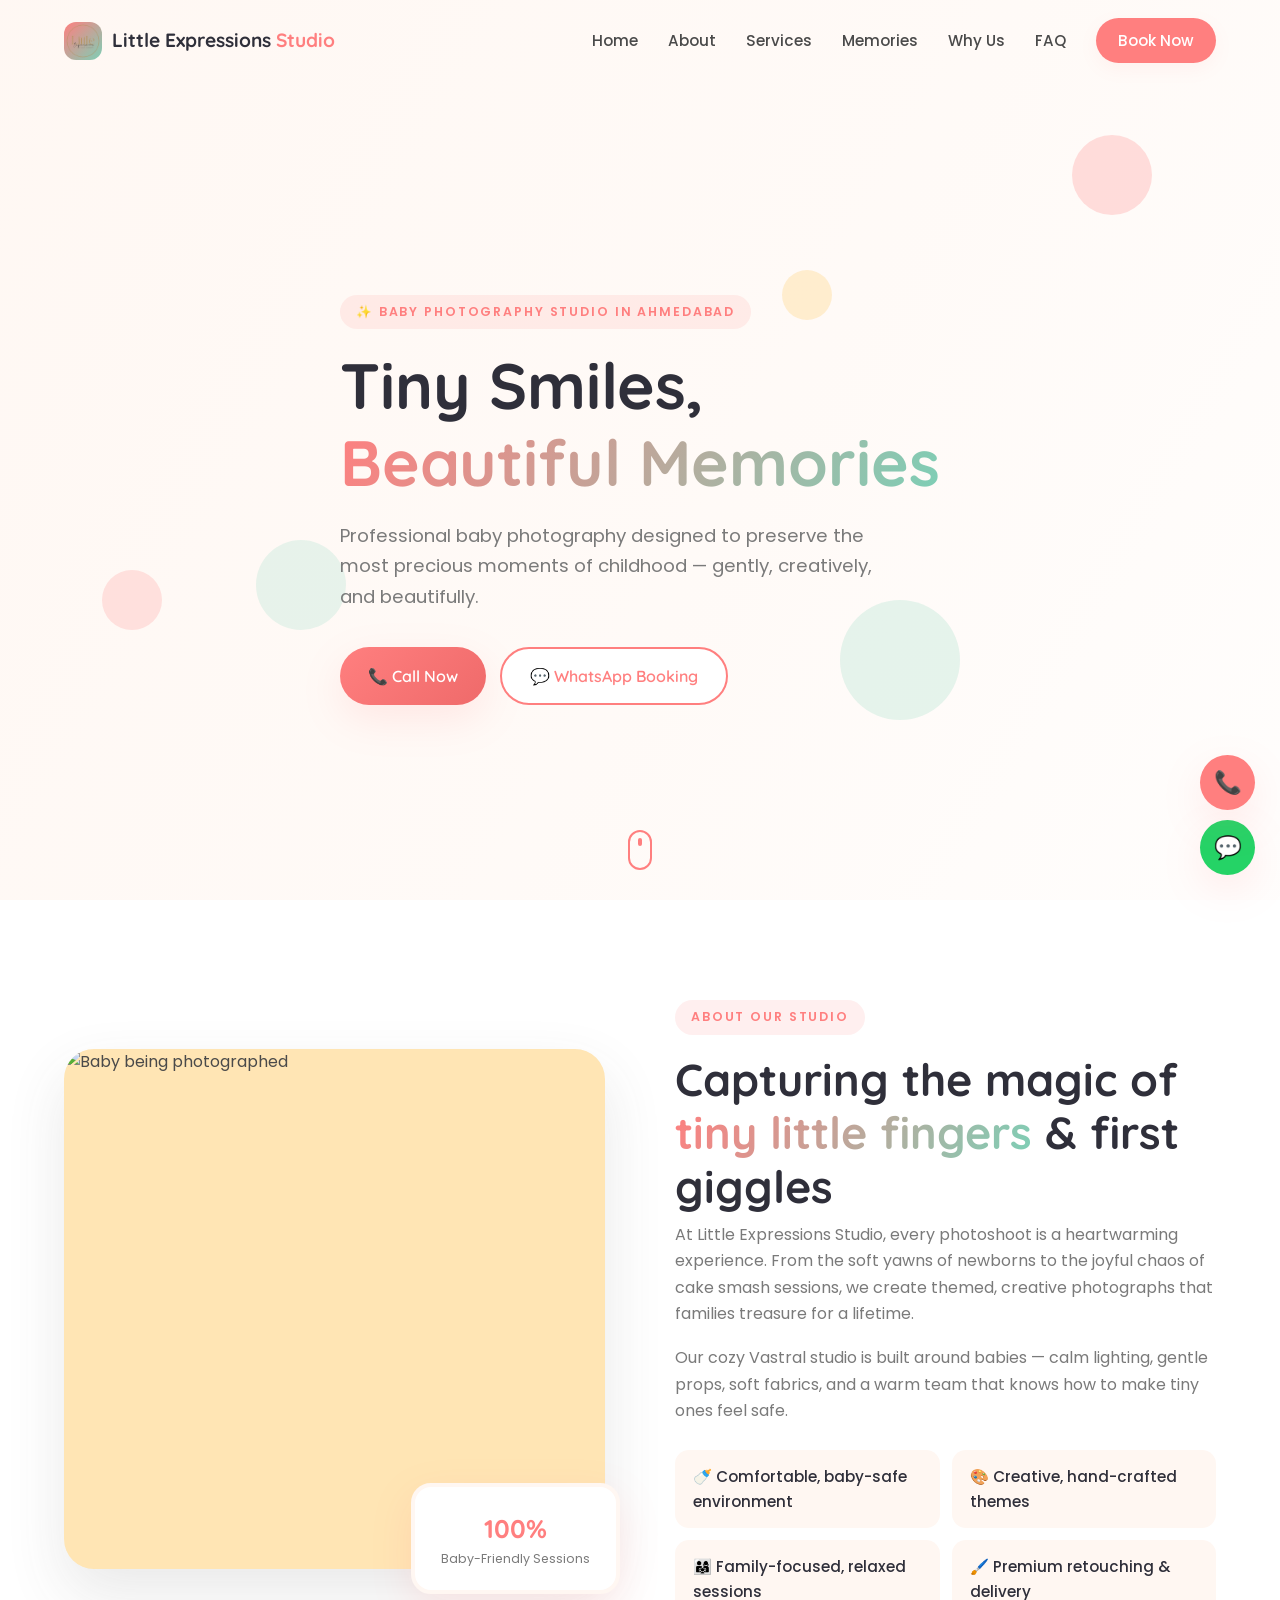
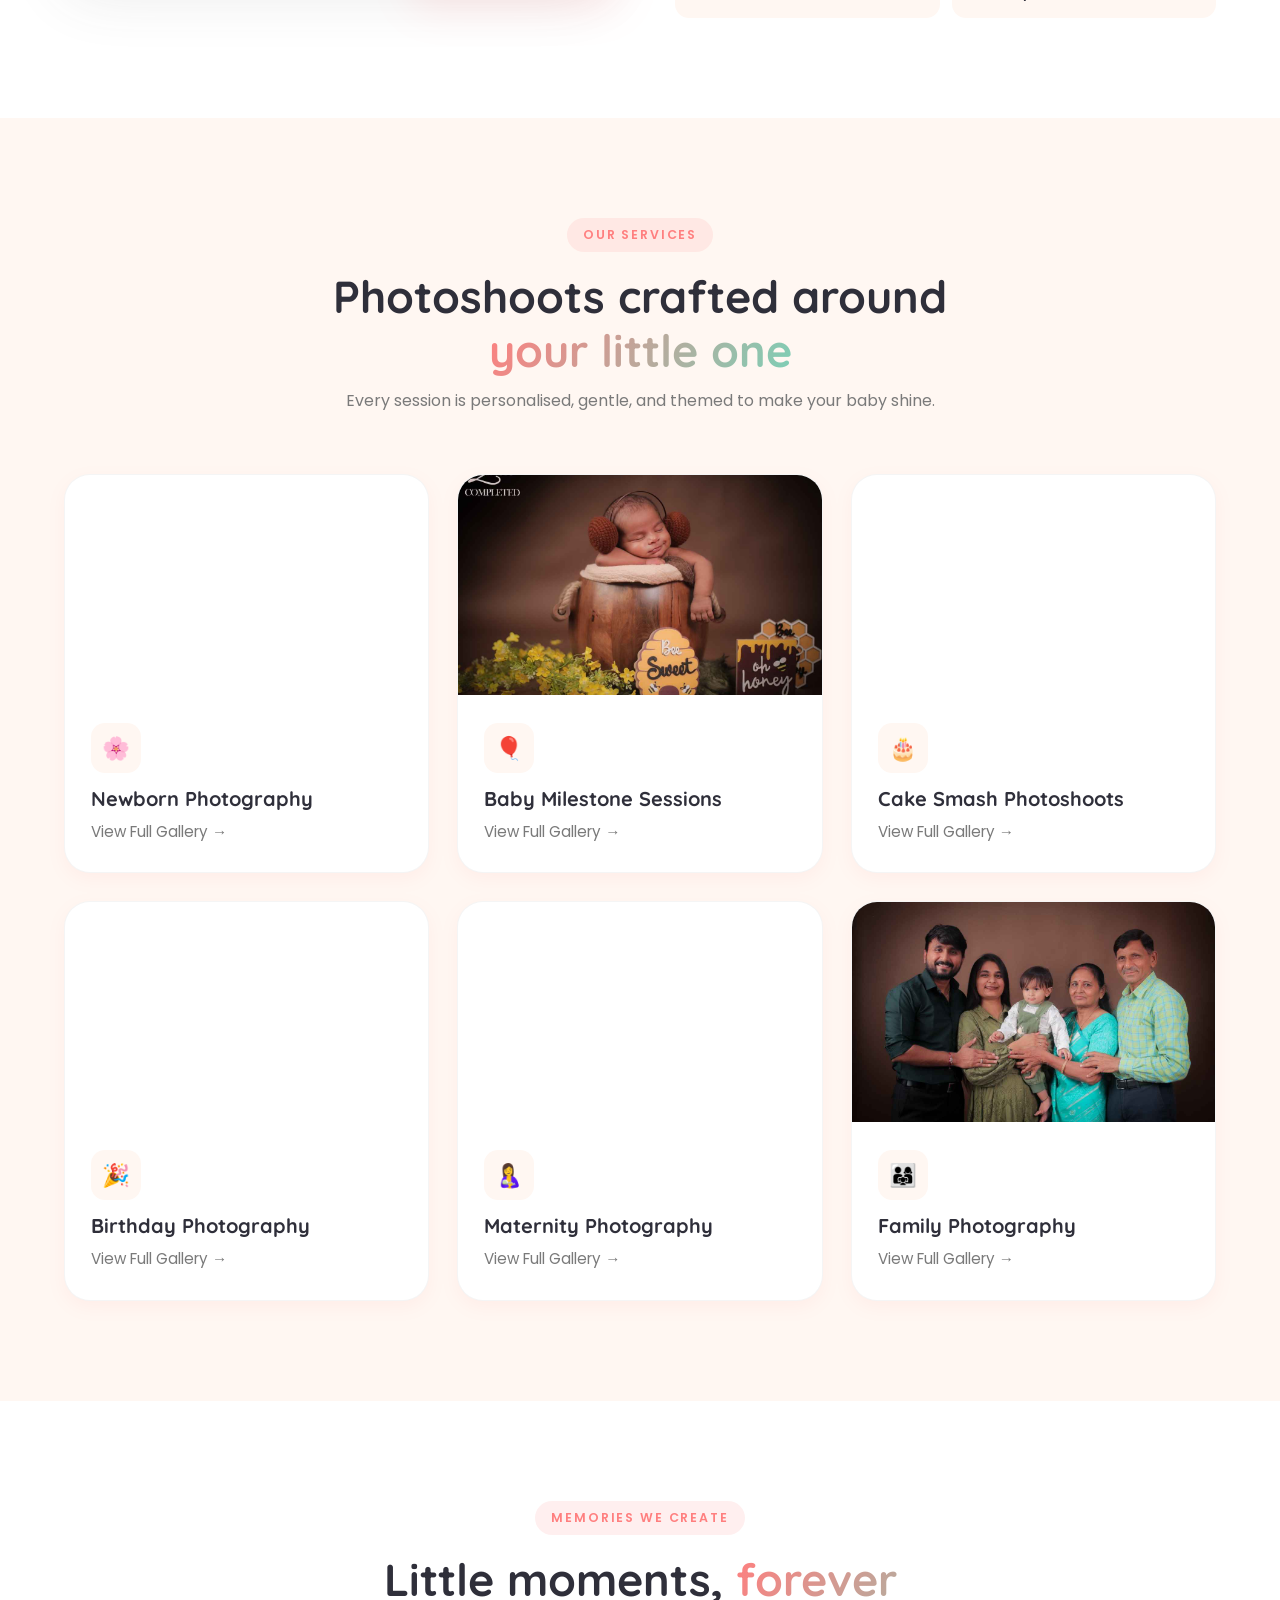
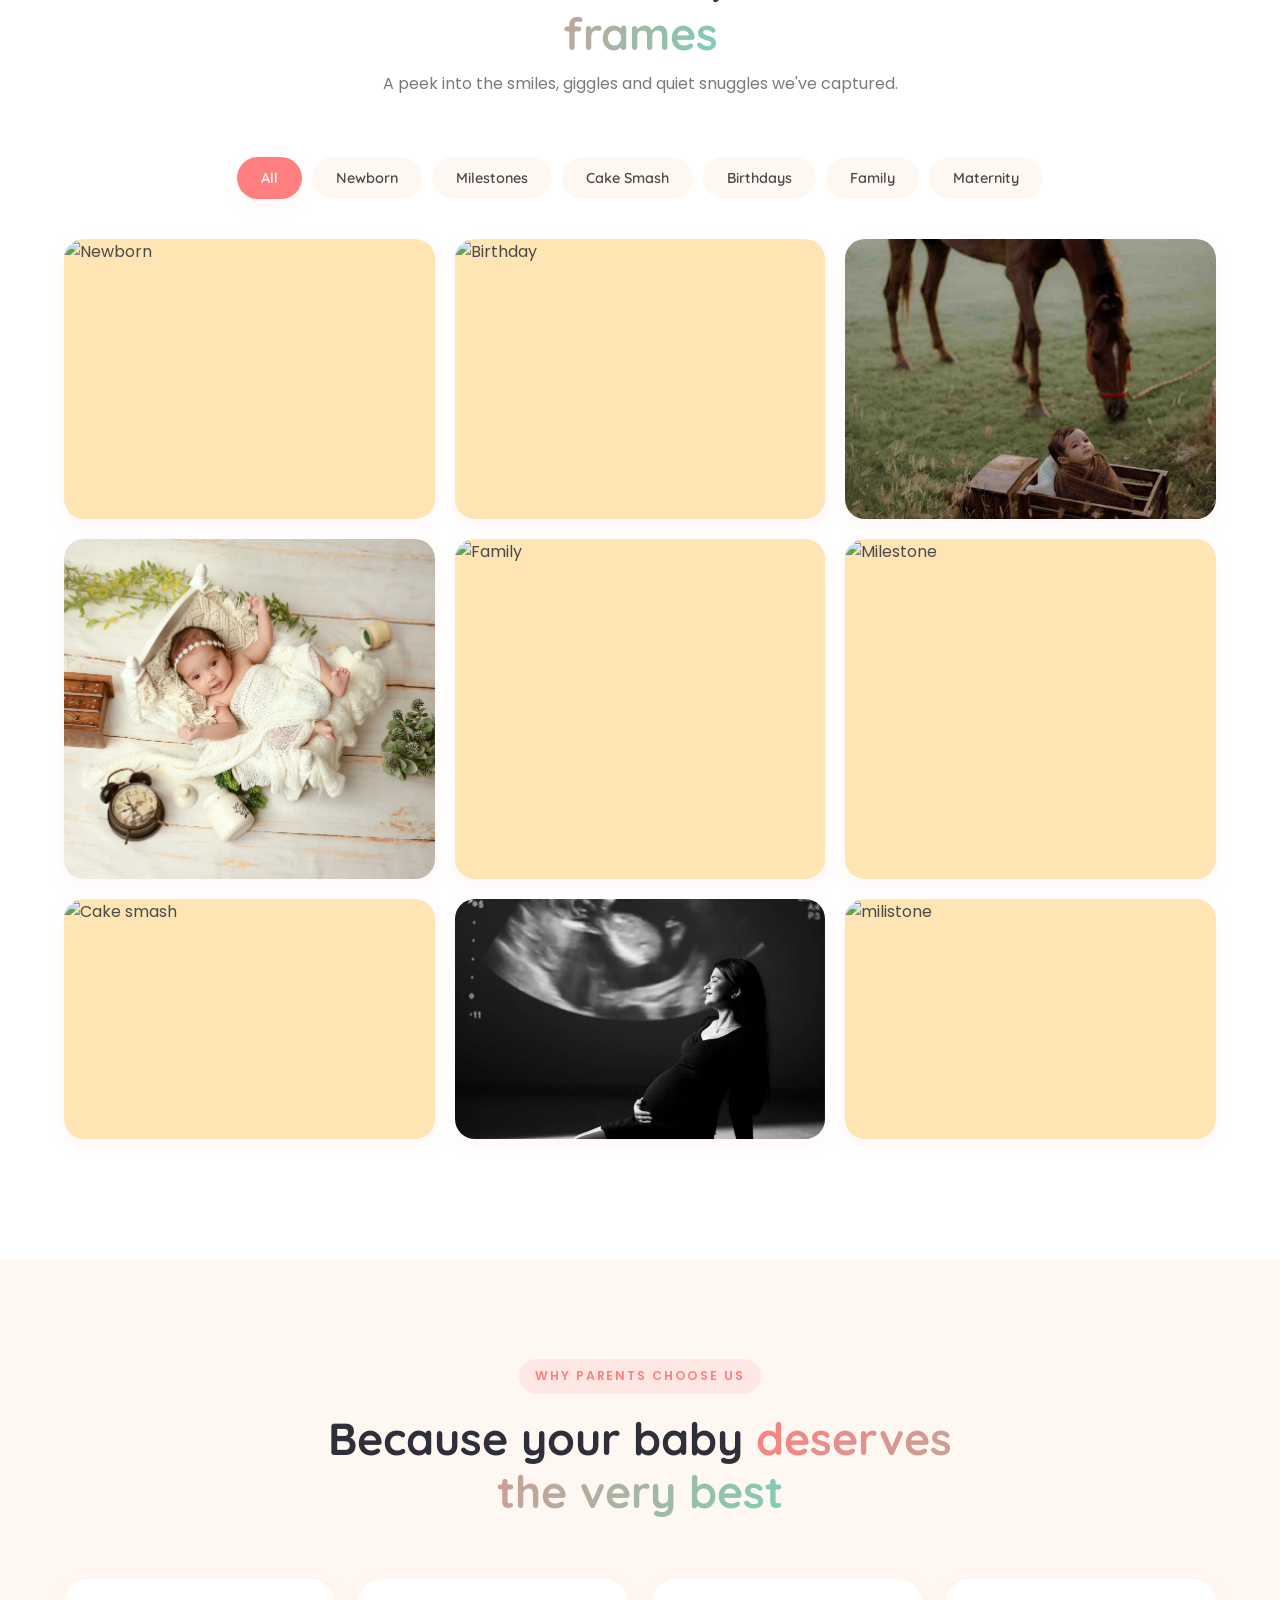
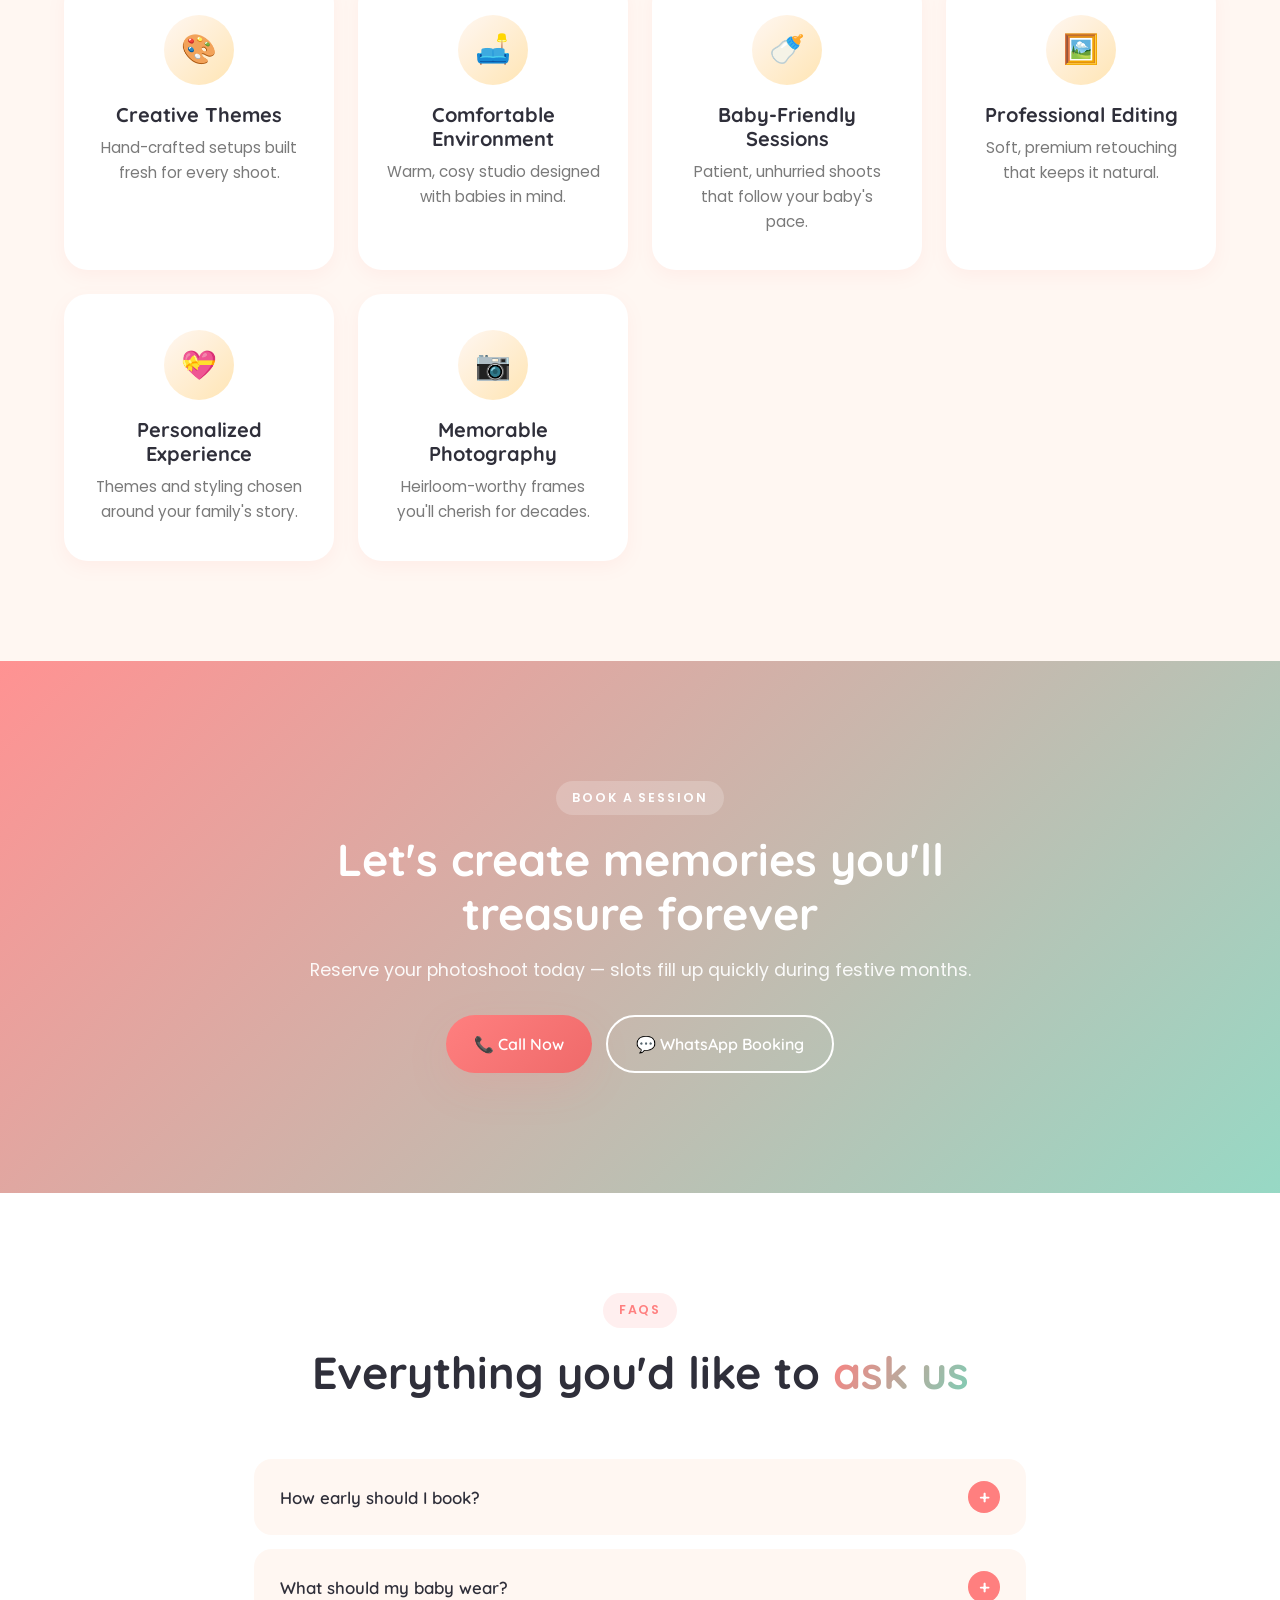
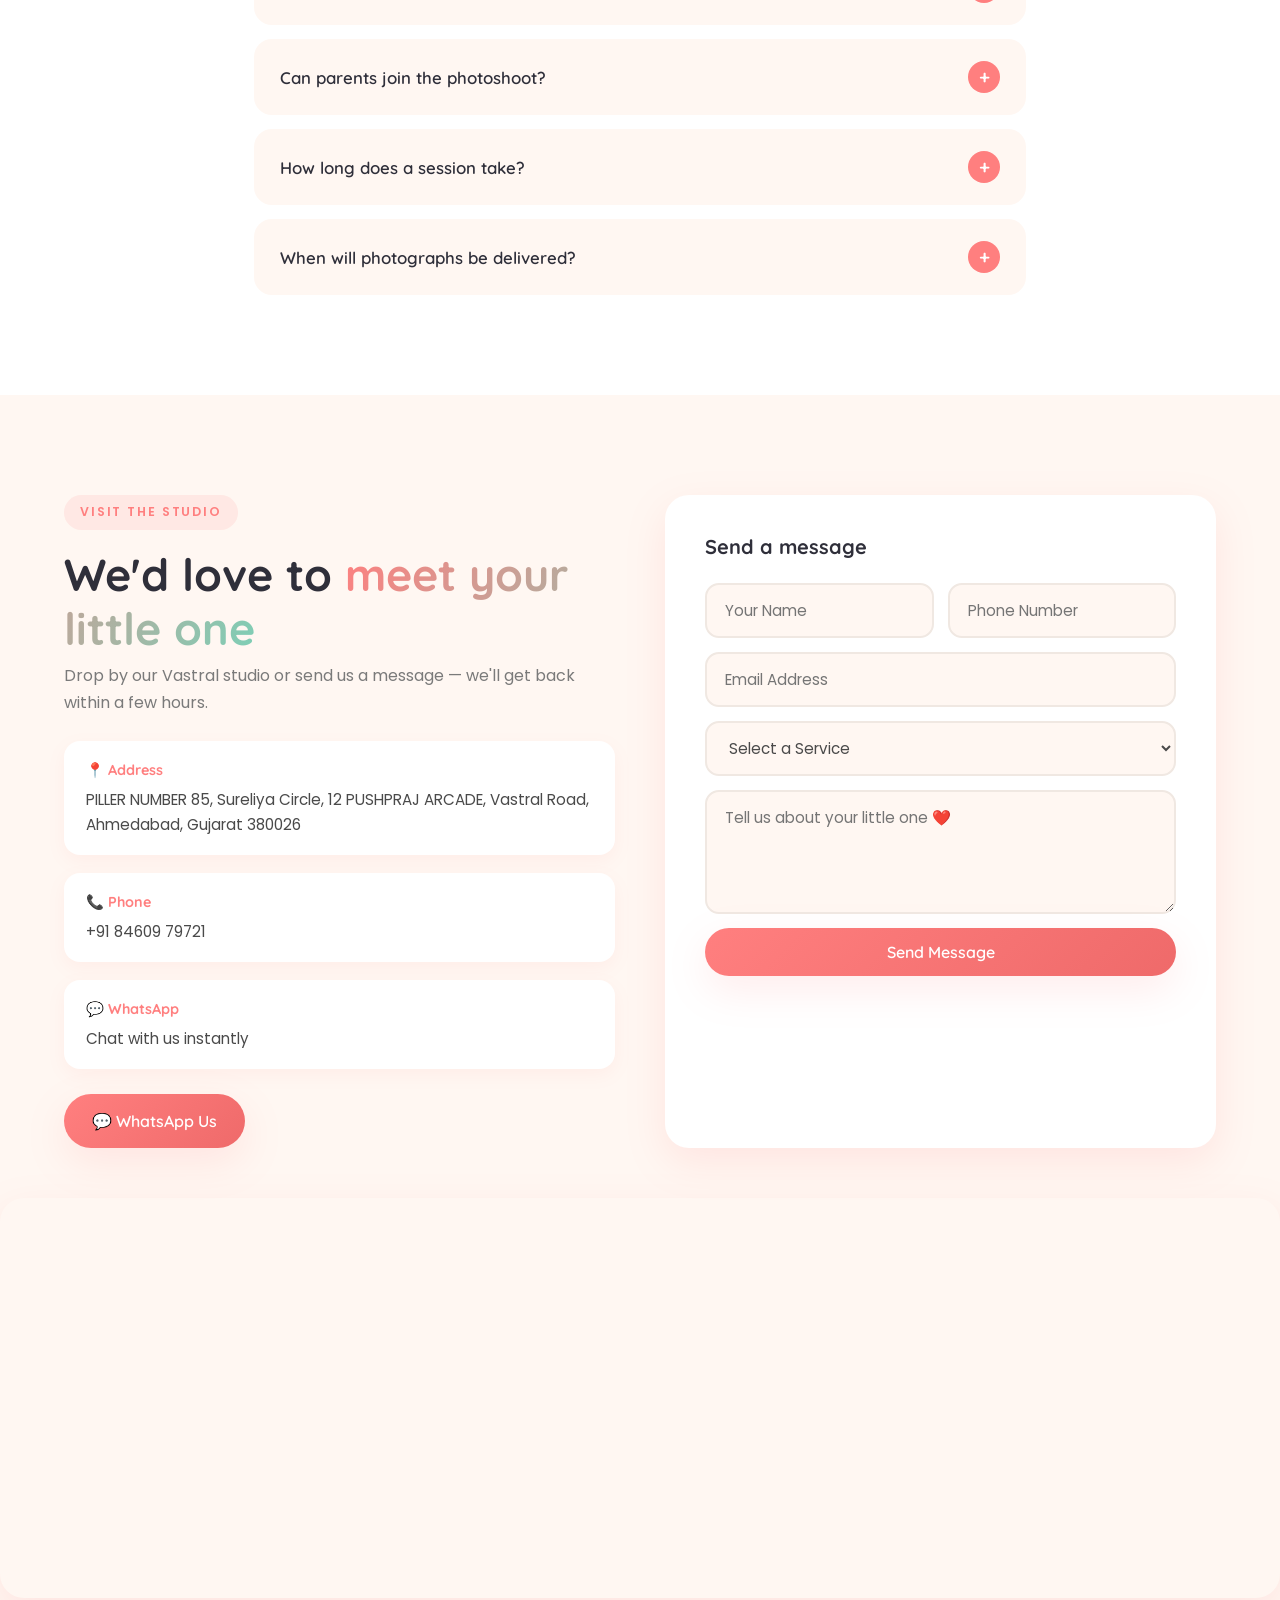
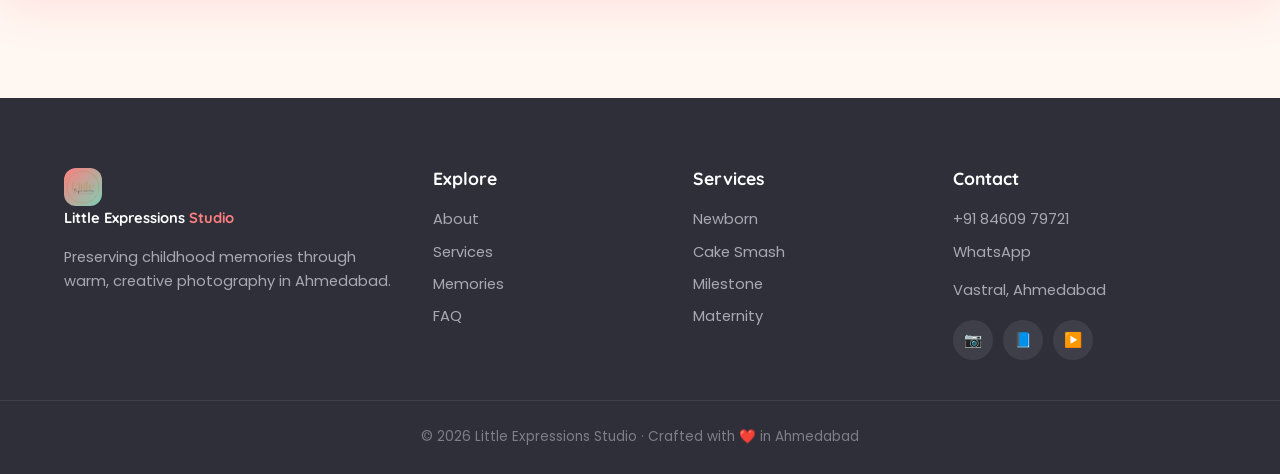
==== commit 950b33e9: "Updated website" ====
--- a/index.html
+++ b/index.html
@@ -91,54 +91,62 @@
         <p>Every session is personalised, gentle, and themed to make your baby shine.</p>
       </div>
       <div class="service-grid">
-        <article class="service-card reveal">
-          <div class="service-img" style="background-image:url('image/servicenewborn.jpg')"></div>
-          <div class="service-body">
-            <span class="service-icon">🌸</span>
-            <h3>Newborn Photography</h3>
-            <p>Soft, dreamy portraits of your newborn in the first precious weeks of life.</p>
-          </div>
-        </article>
-        <article class="service-card reveal">
-          <div class="service-img" style="background-image:url('image/servicemilistone.JPG')"></div>
-          <div class="service-body">
-            <span class="service-icon">🎈</span>
-            <h3>Baby Milestone Sessions</h3>
-            <p>3, 6, 9 & 12-month milestone shoots that follow your baby's tiny journey.</p>
-          </div>
-        </article>
-        <article class="service-card reveal">
-          <div class="service-img" style="background-image:url('image/servicecakesmash.jpg')"></div>
-          <div class="service-body">
-            <span class="service-icon">🎂</span>
-            <h3>Cake Smash Photoshoots</h3>
-            <p>Colourful, playful first-birthday celebrations bursting with frosting & giggles.</p>
-          </div>
-        </article>
-        <article class="service-card reveal">
-          <div class="service-img" style="background-image:url('image/servicebirthday.jpg')"></div>
-          <div class="service-body">
-            <span class="service-icon">🎉</span>
-            <h3>Birthday Photography</h3>
-            <p>Beautifully styled birthday portraits with custom themes and props.</p>
-          </div>
-        </article>
-        <article class="service-card reveal">
-          <div class="service-img" style="background-image:url('image/Maternity.JPG')"></div>
-          <div class="service-body">
-            <span class="service-icon">🤱</span>
-            <h3>Maternity Photography</h3>
-            <p>Glowing, elegant maternity portraits that celebrate the wait.</p>
-          </div>
-        </article>
-        <article class="service-card reveal">
-          <div class="service-img" style="background-image:url('image/servicefamily.jpg')"></div>
-          <div class="service-body">
-            <span class="service-icon">👨‍👩‍👧</span>
-            <h3>Family Photography</h3>
-            <p>Warm, candid family portraits filled with love and laughter.</p>
-          </div>
-        </article>
+
+<a href="newborn-gallery.html" class="service-card reveal">
+    <div class="service-img" style="background-image:url('image/servicenewborn.jpg')"></div>
+    <div class="service-body">
+        <span class="service-icon">🌸</span>
+        <h3>Newborn Photography</h3>
+        <p>View Full Gallery →</p>
+    </div>
+</a>
+
+<a href="milestone-gallery.html" class="service-card reveal">
+    <div class="service-img" style="background-image:url('image/servicemilistone.JPG')"></div>
+    <div class="service-body">
+        <span class="service-icon">🎈</span>
+        <h3>Baby Milestone Sessions</h3>
+        <p>View Full Gallery →</p>
+    </div>
+</a>
+
+<a href="cakesmash-gallery.html" class="service-card reveal">
+    <div class="service-img" style="background-image:url('image/servicecakesmash.jpg')"></div>
+    <div class="service-body">
+        <span class="service-icon">🎂</span>
+        <h3>Cake Smash Photoshoots</h3>
+        <p>View Full Gallery →</p>
+    </div>
+</a>
+
+<a href="birthday-gallery.html" class="service-card reveal">
+    <div class="service-img" style="background-image:url('image/servicebirthday.jpg')"></div>
+    <div class="service-body">
+        <span class="service-icon">🎉</span>
+        <h3>Birthday Photography</h3>
+        <p>View Full Gallery →</p>
+    </div>
+</a>
+
+<a href="maternity-gallery.html" class="service-card reveal">
+    <div class="service-img" style="background-image:url('image/Maternity.JPG')"></div>
+    <div class="service-body">
+        <span class="service-icon">🤱</span>
+        <h3>Maternity Photography</h3>
+        <p>View Full Gallery →</p>
+    </div>
+</a>
+
+<a href="family-gallery.html" class="service-card reveal">
+    <div class="service-img" style="background-image:url('image/servicefamily.jpg')"></div>
+    <div class="service-body">
+        <span class="service-icon">👨‍👩‍👧</span>
+        <h3>Family Photography</h3>
+        <p>View Full Gallery →</p>
+    </div>
+</a>
+
+</div>
       </div>
     </div>
   </section>
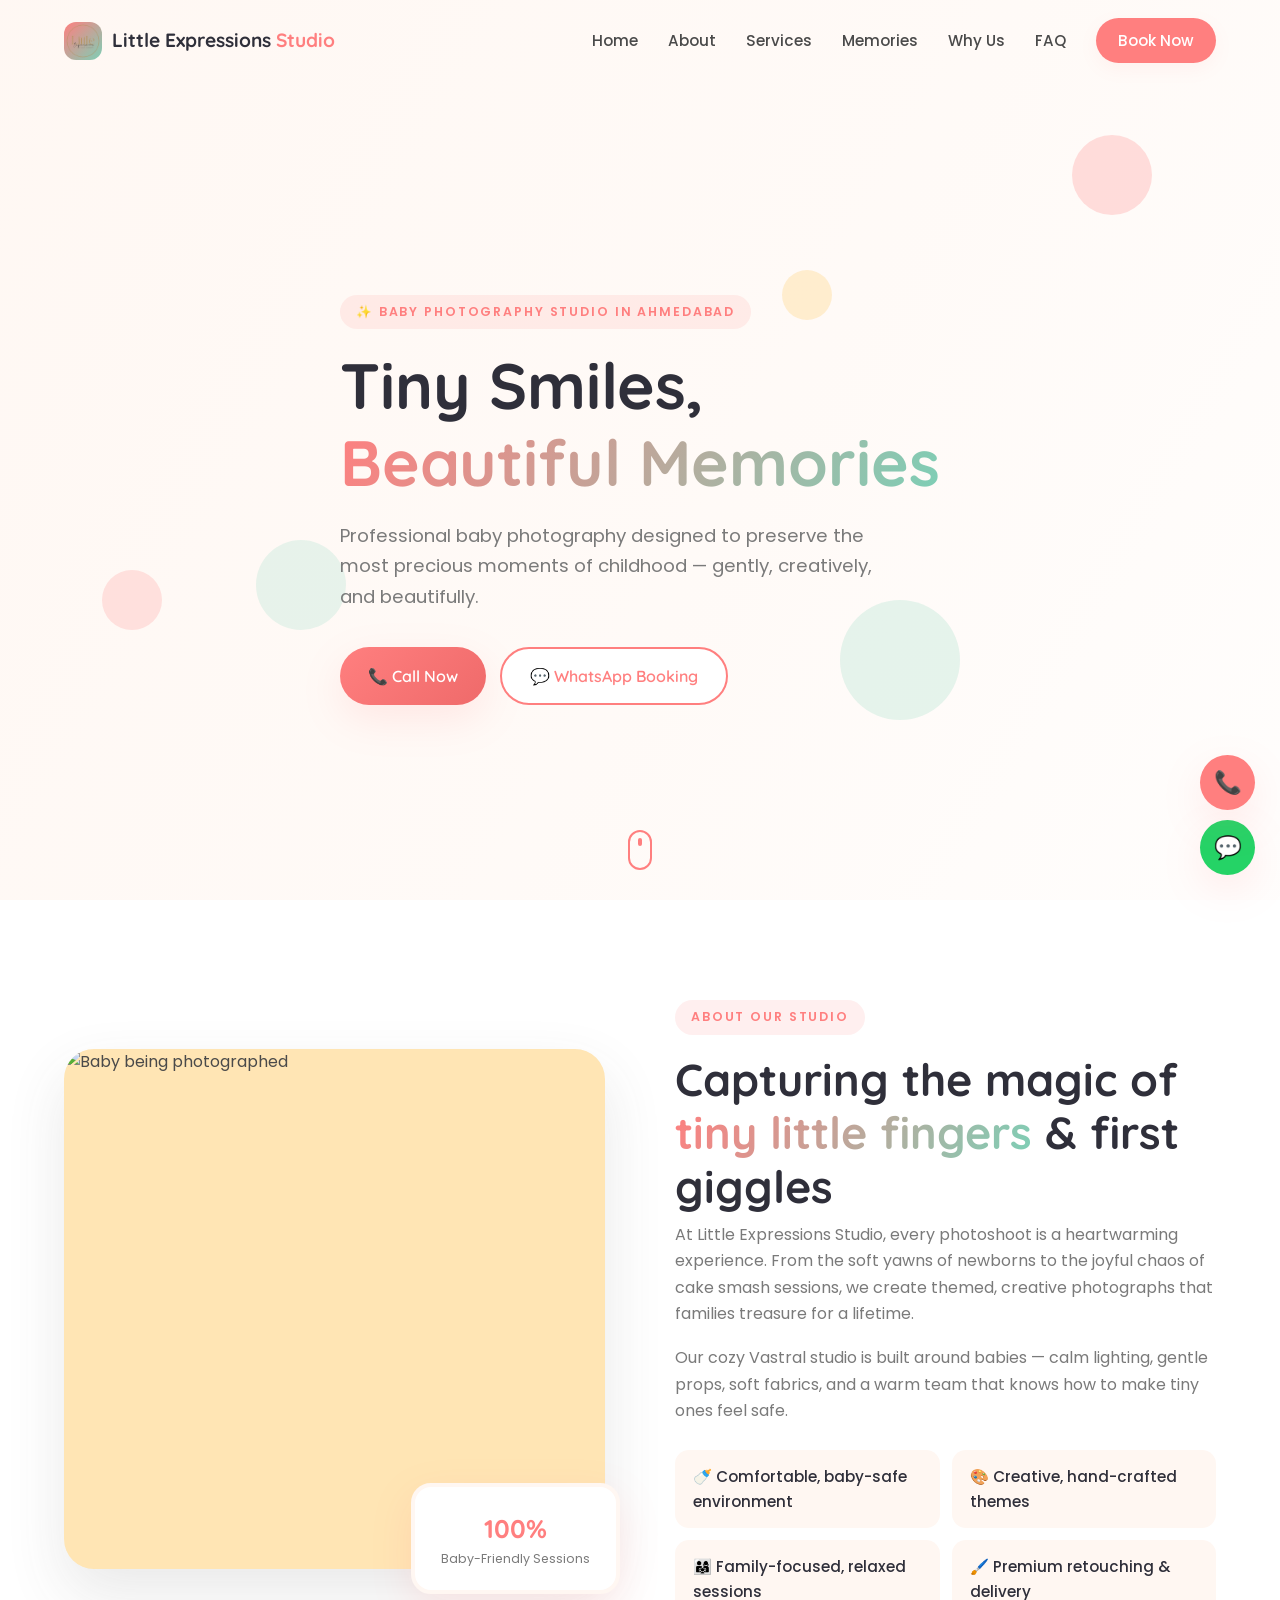
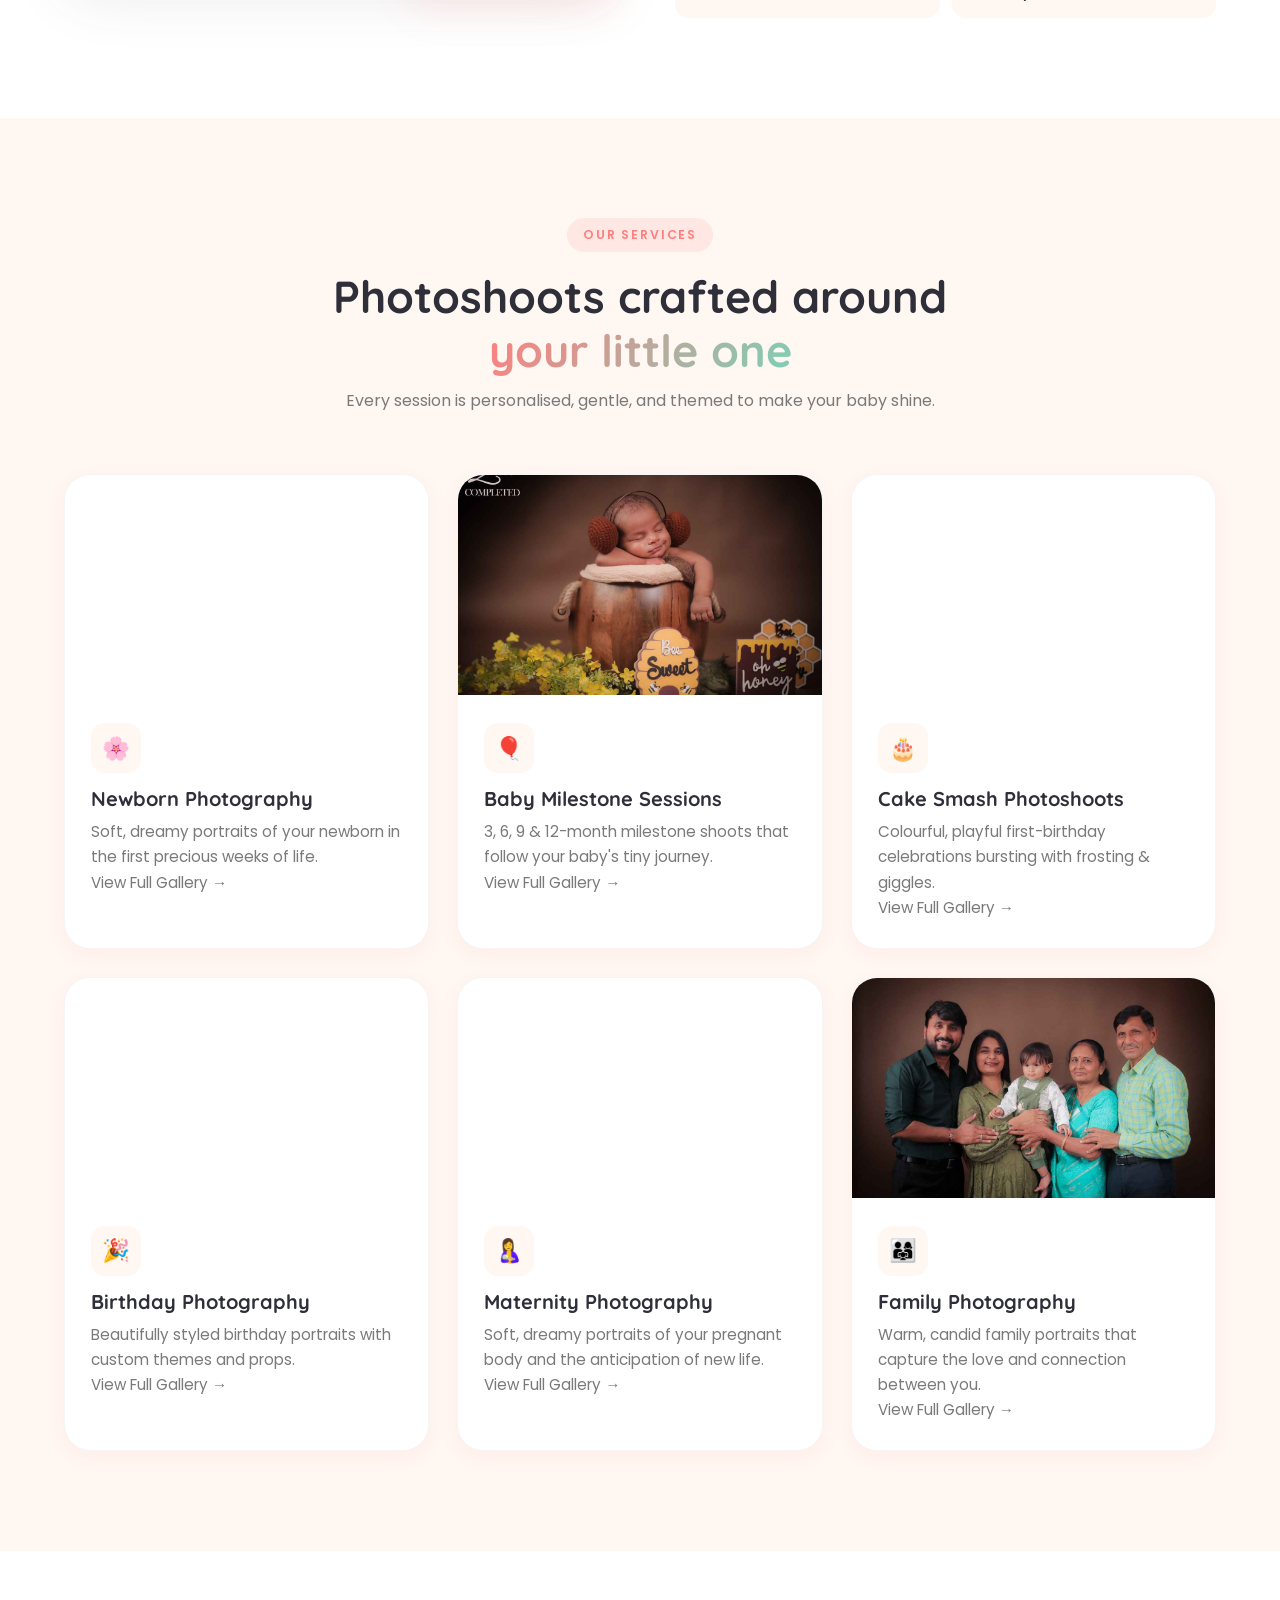
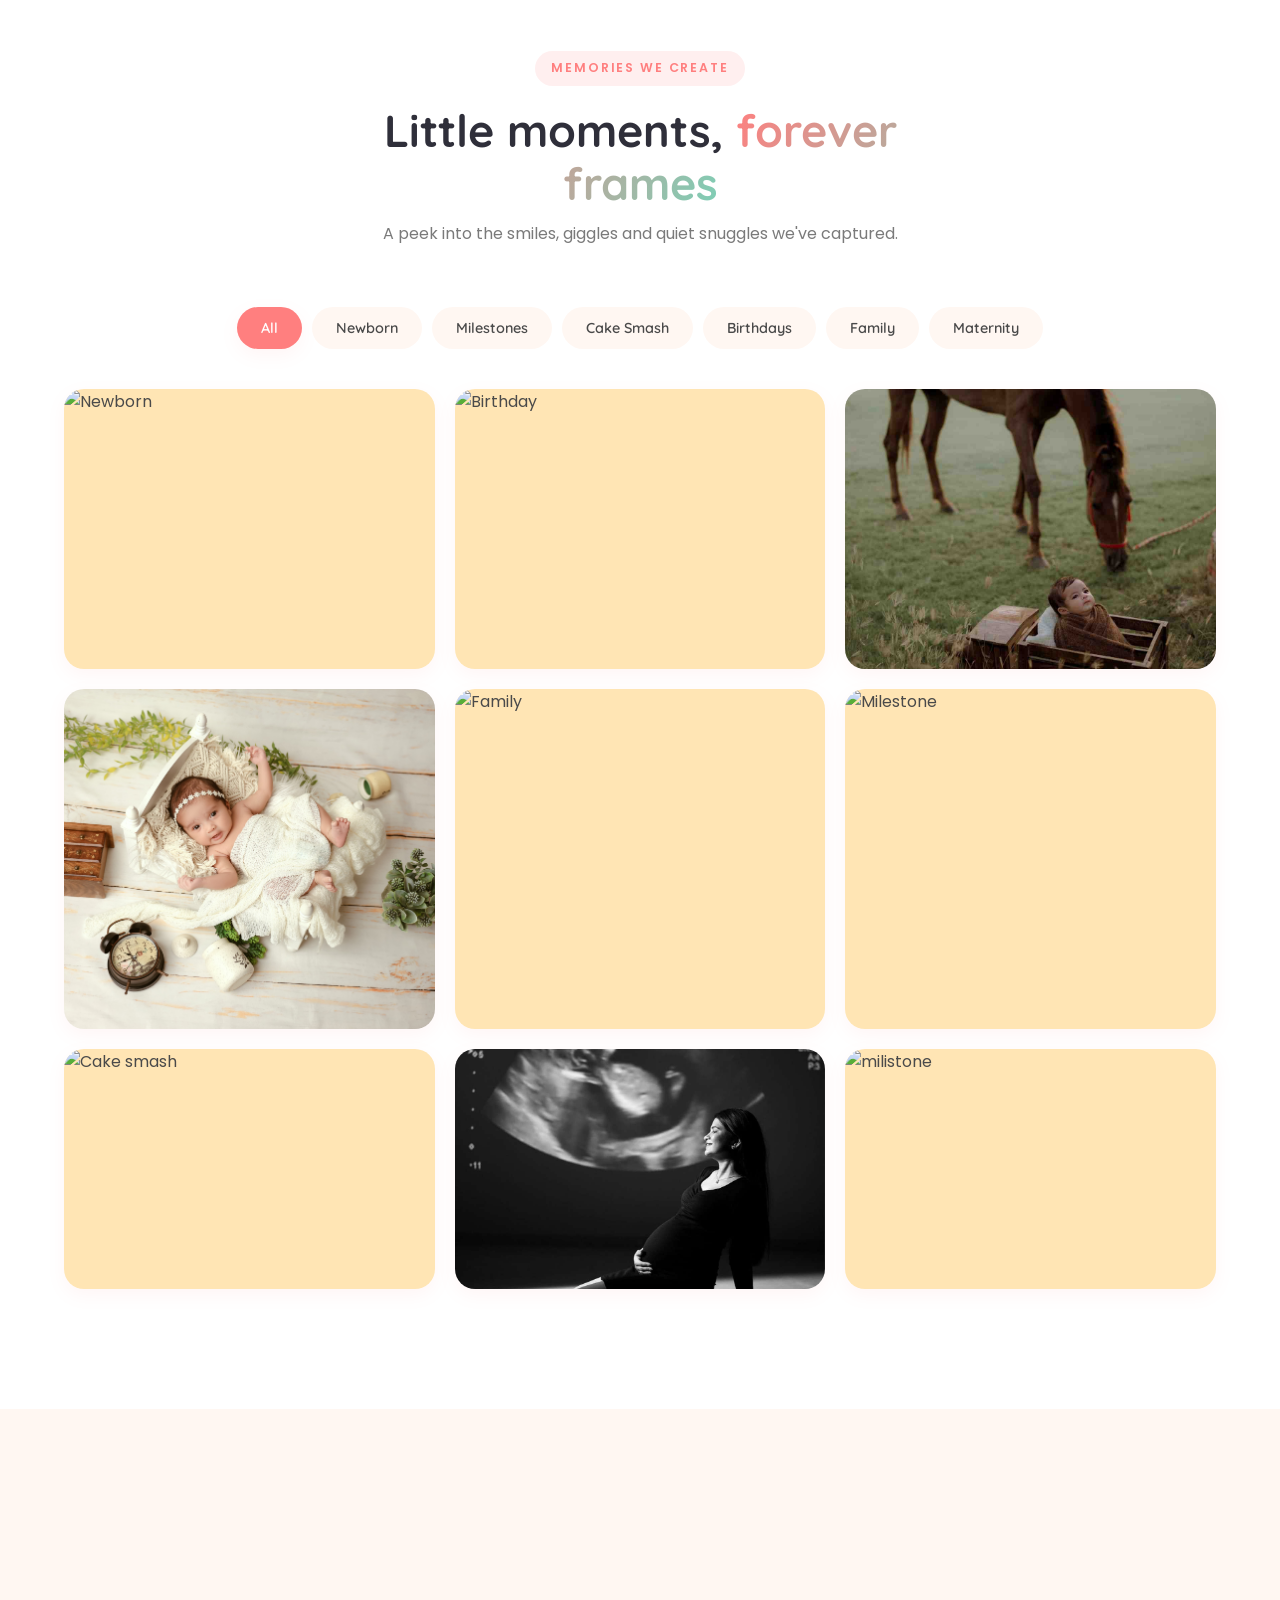
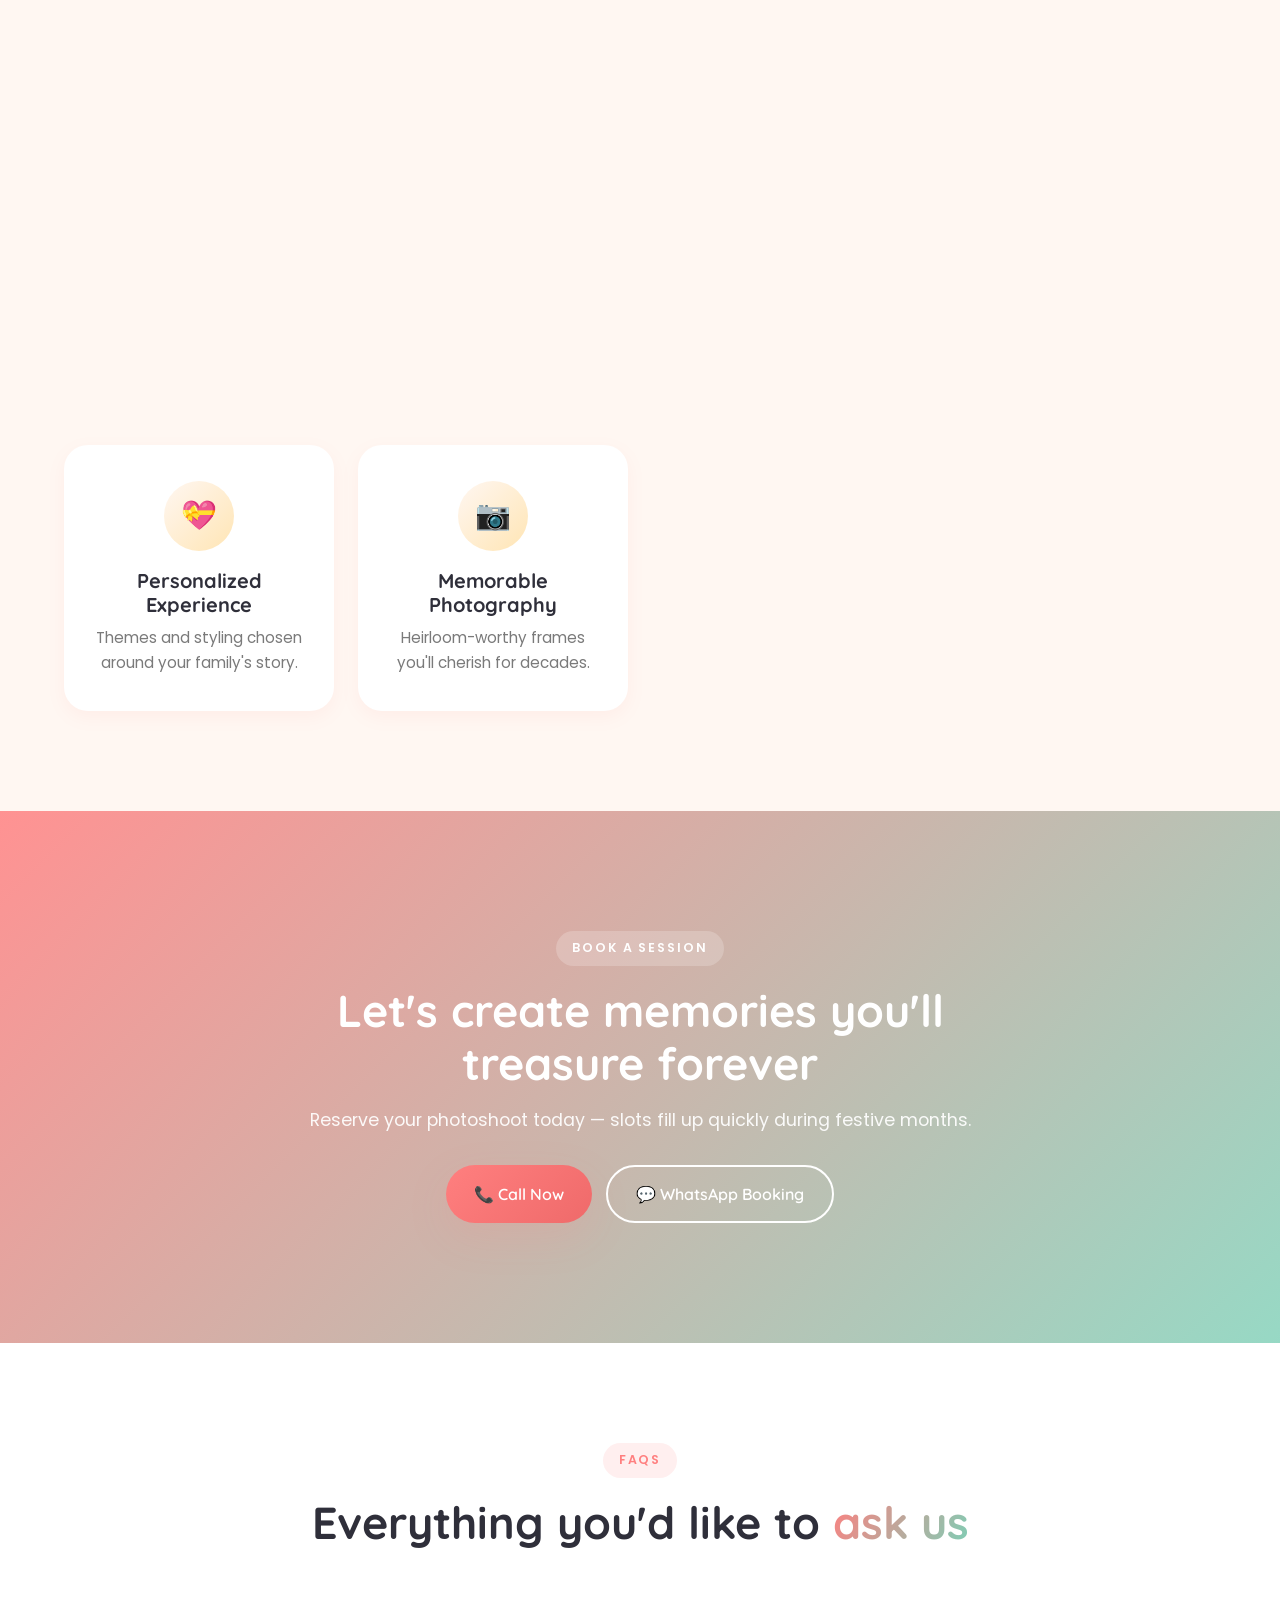
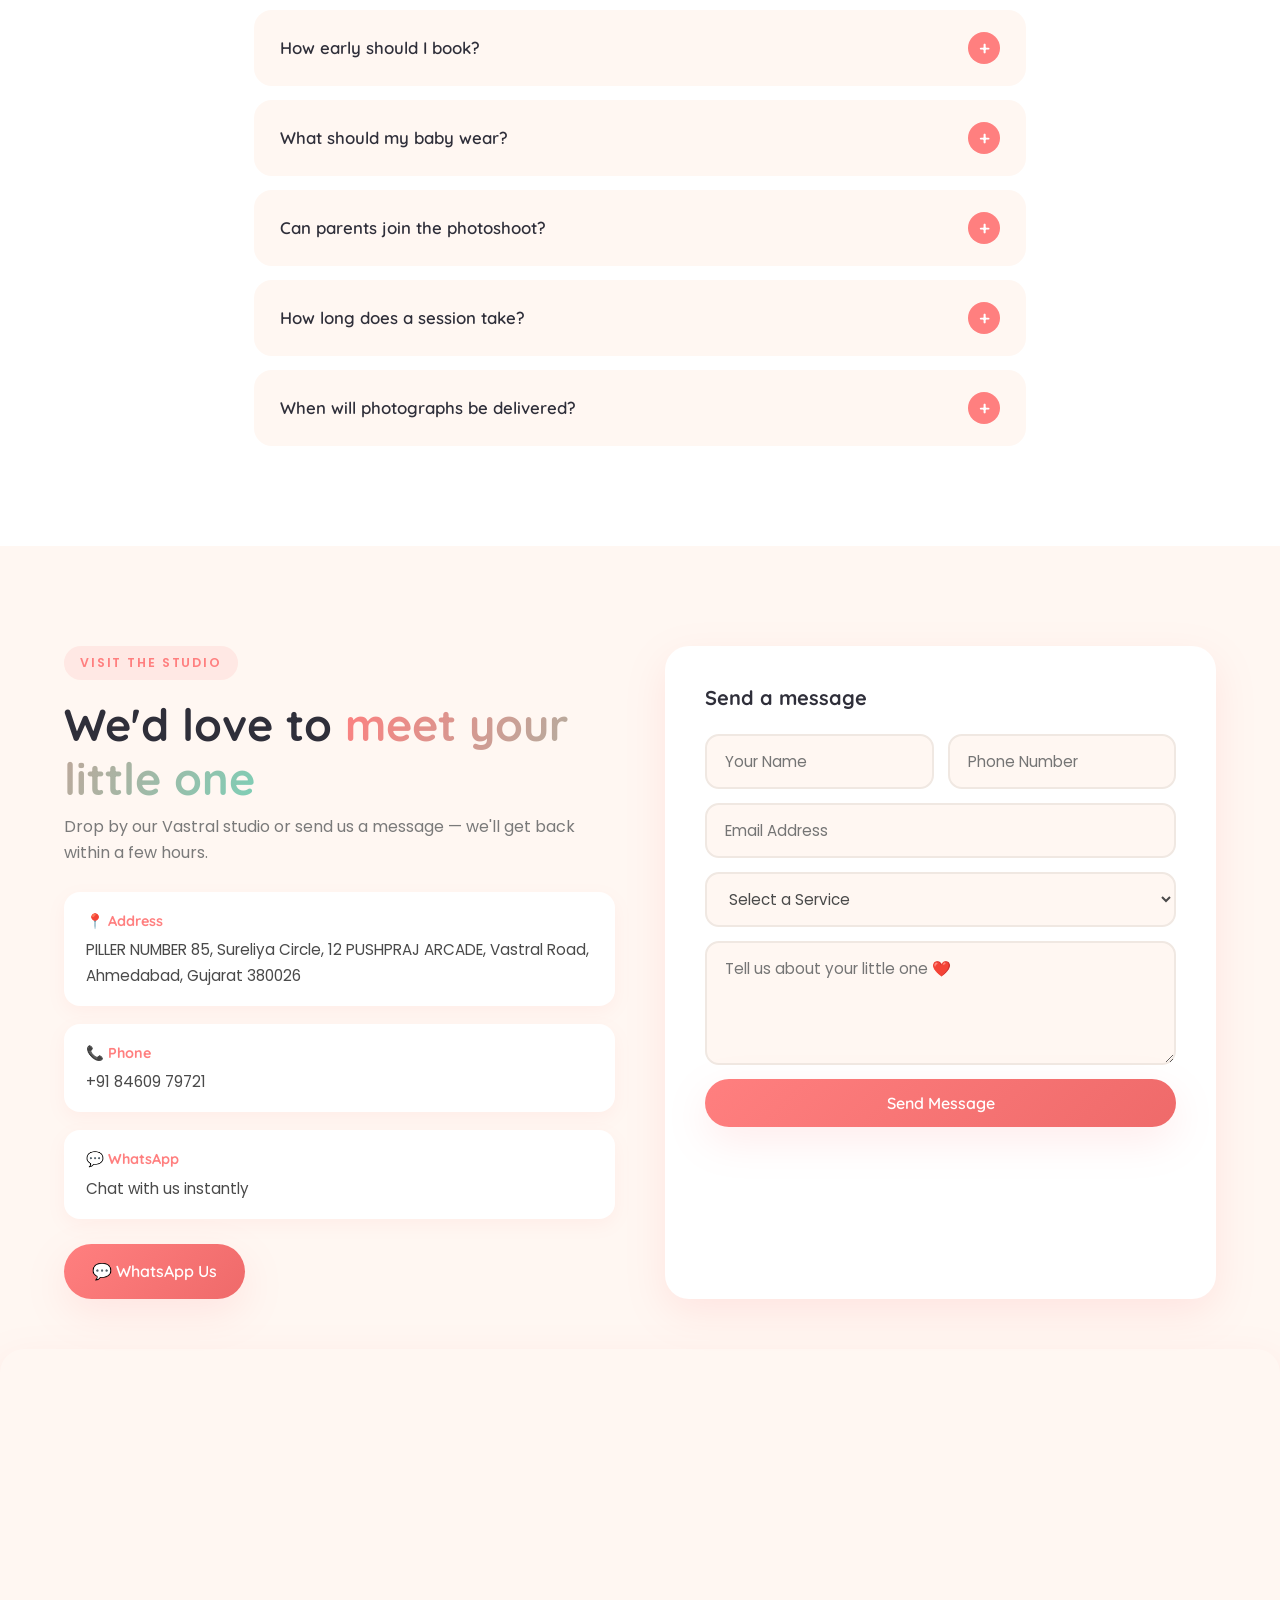
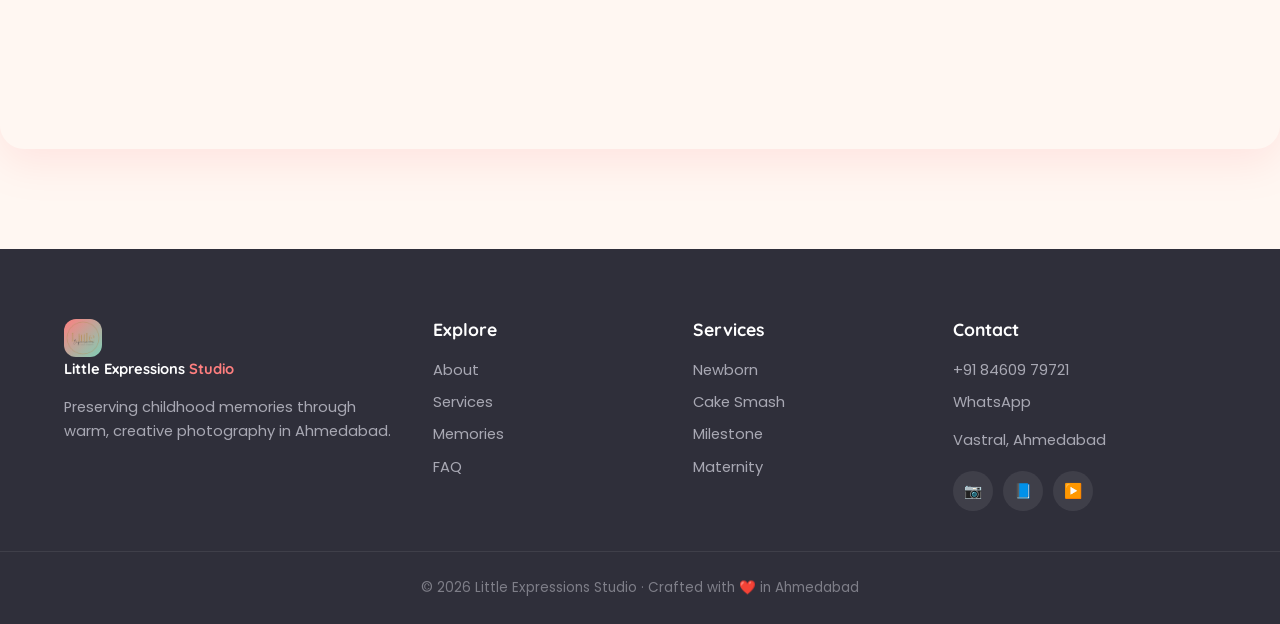
==== commit 12b9292d: "Updated website" ====
--- a/index.html
+++ b/index.html
@@ -97,6 +97,7 @@
     <div class="service-body">
         <span class="service-icon">🌸</span>
         <h3>Newborn Photography</h3>
+         <p>Soft, dreamy portraits of your newborn in the first precious weeks of life.</p>
         <p>View Full Gallery →</p>
     </div>
 </a>
@@ -106,6 +107,7 @@
     <div class="service-body">
         <span class="service-icon">🎈</span>
         <h3>Baby Milestone Sessions</h3>
+        <p>3, 6, 9 & 12-month milestone shoots that follow your baby's tiny journey.</p>
         <p>View Full Gallery →</p>
     </div>
 </a>
@@ -115,6 +117,7 @@
     <div class="service-body">
         <span class="service-icon">🎂</span>
         <h3>Cake Smash Photoshoots</h3>
+        <p>Colourful, playful first-birthday celebrations bursting with frosting & giggles.</p>
         <p>View Full Gallery →</p>
     </div>
 </a>
@@ -124,6 +127,7 @@
     <div class="service-body">
         <span class="service-icon">🎉</span>
         <h3>Birthday Photography</h3>
+        <p>Beautifully styled birthday portraits with custom themes and props.</p>
         <p>View Full Gallery →</p>
     </div>
 </a>
@@ -133,6 +137,7 @@
     <div class="service-body">
         <span class="service-icon">🤱</span>
         <h3>Maternity Photography</h3>
+        <p>Soft, dreamy portraits of your pregnant body and the anticipation of new life.</p>
         <p>View Full Gallery →</p>
     </div>
 </a>
@@ -142,6 +147,7 @@
     <div class="service-body">
         <span class="service-icon">👨‍👩‍👧</span>
         <h3>Family Photography</h3>
+        <p>Warm, candid family portraits that capture the love and connection between you.</p>
         <p>View Full Gallery →</p>
     </div>
 </a>
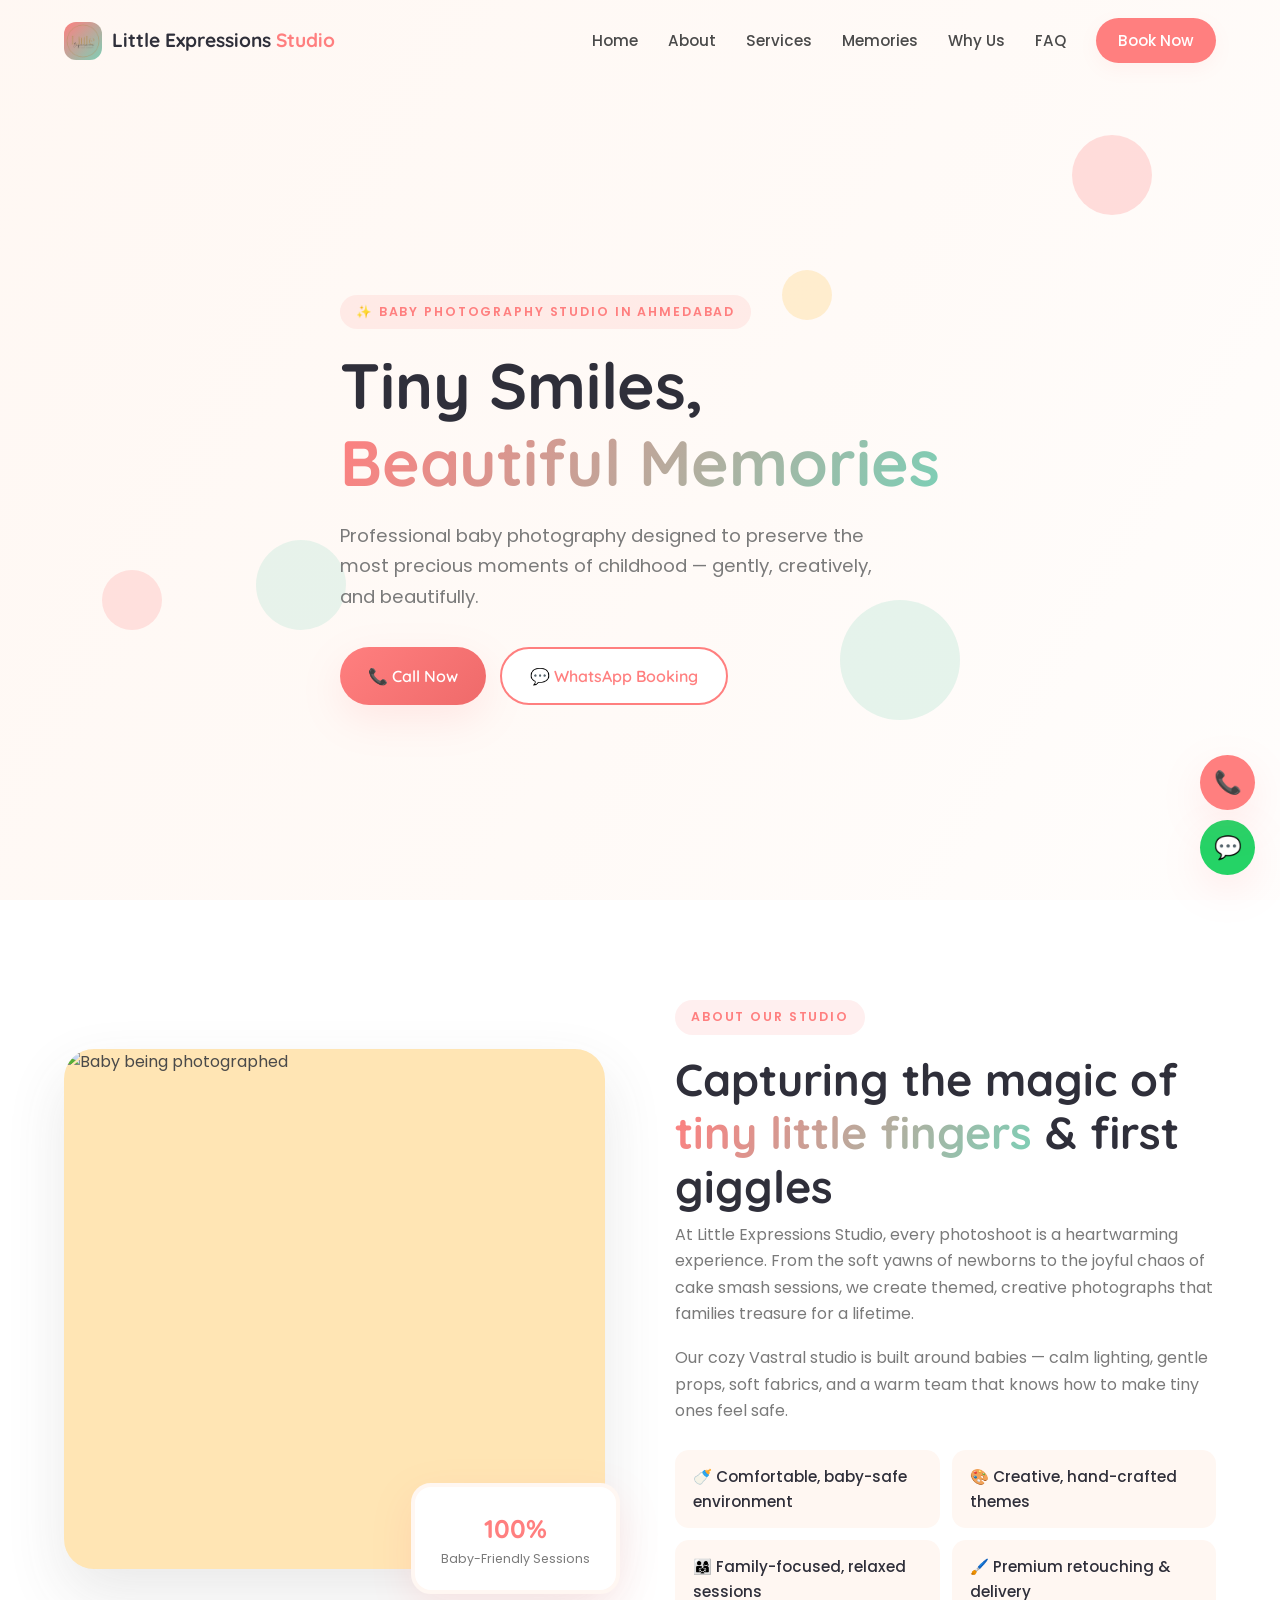
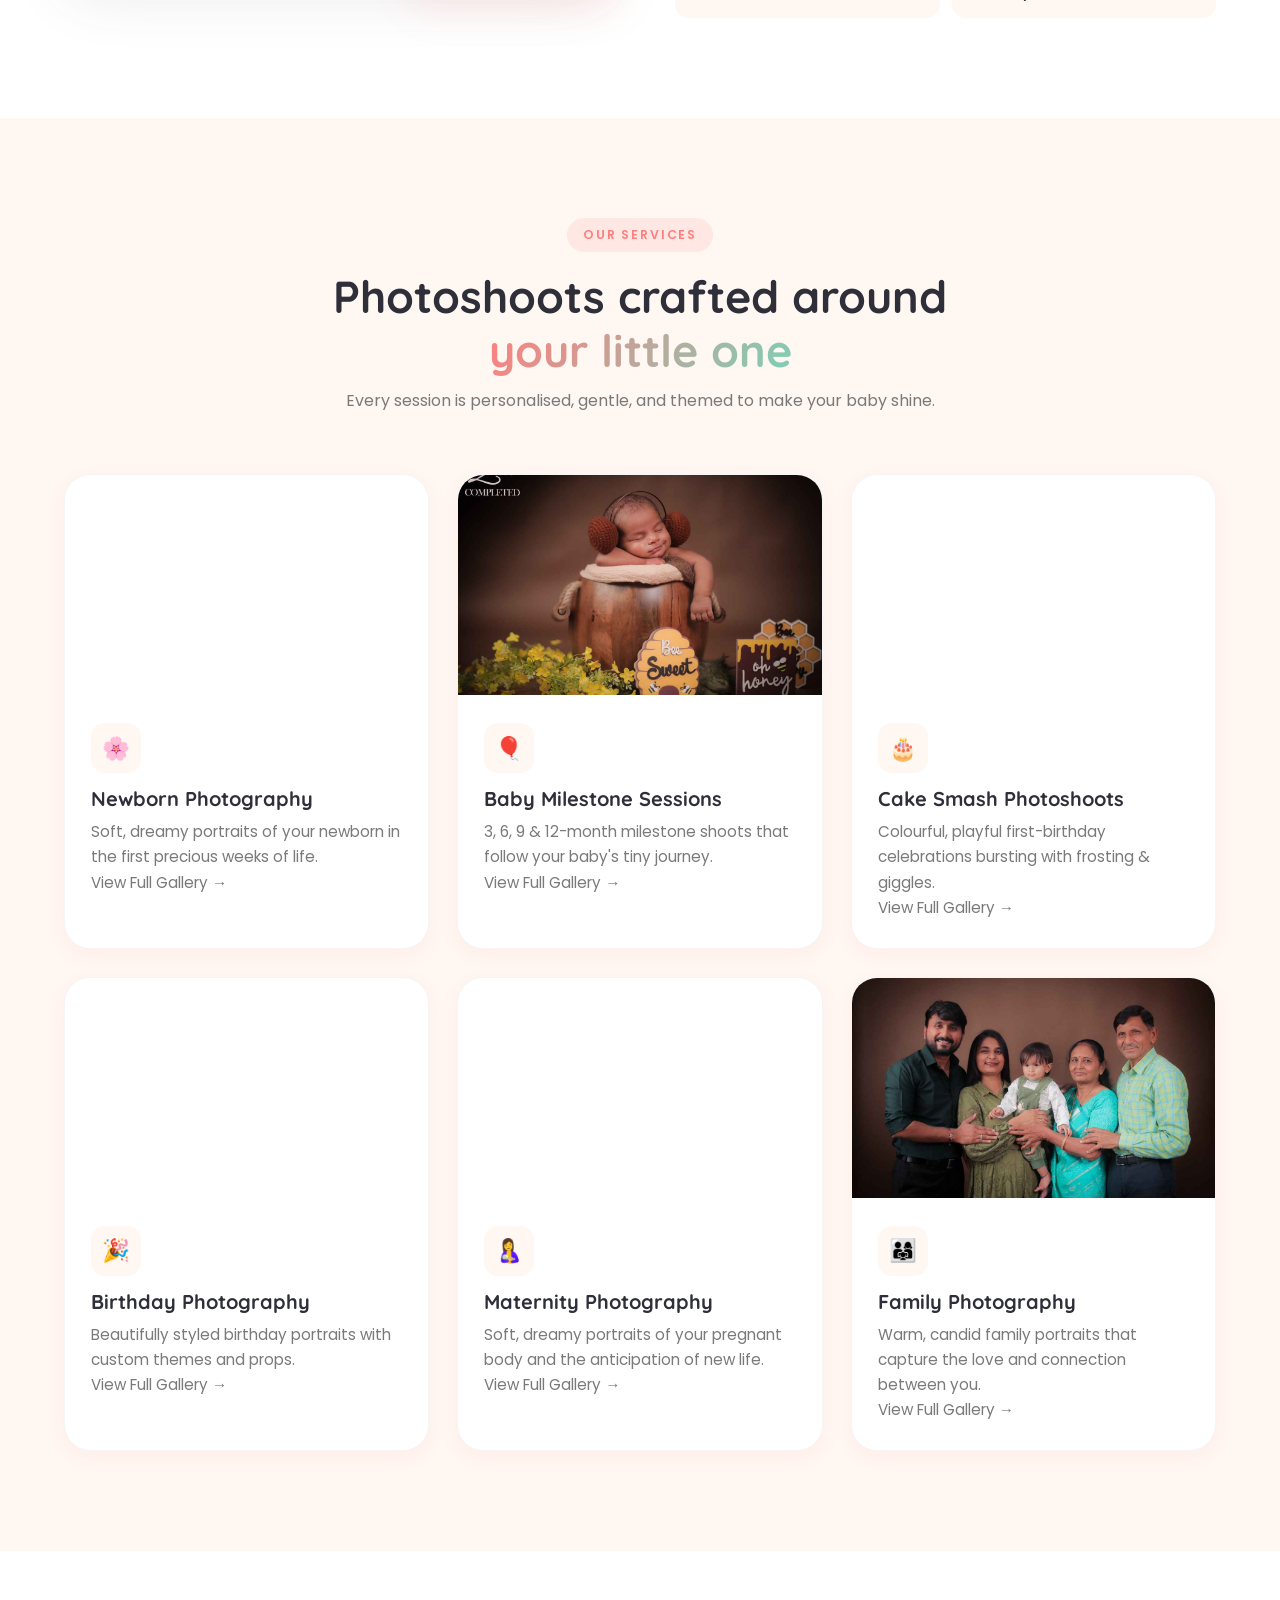
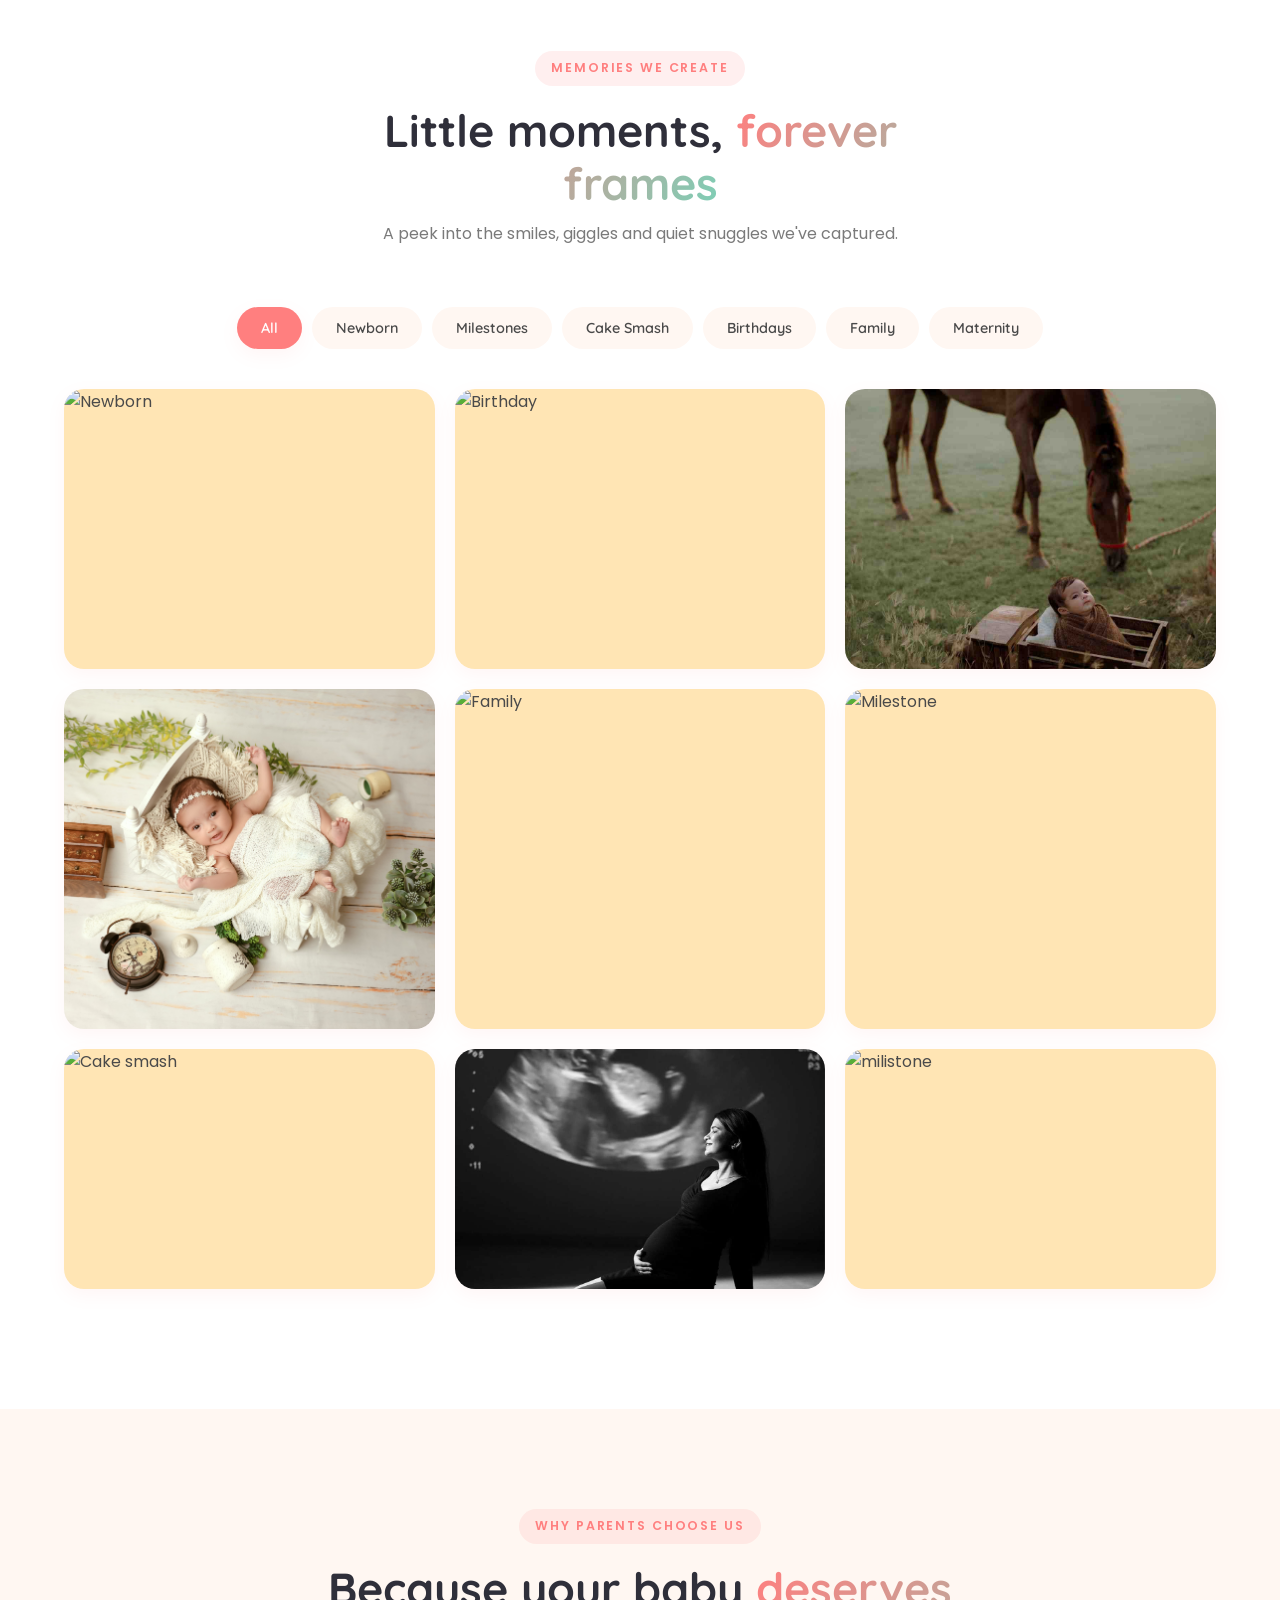
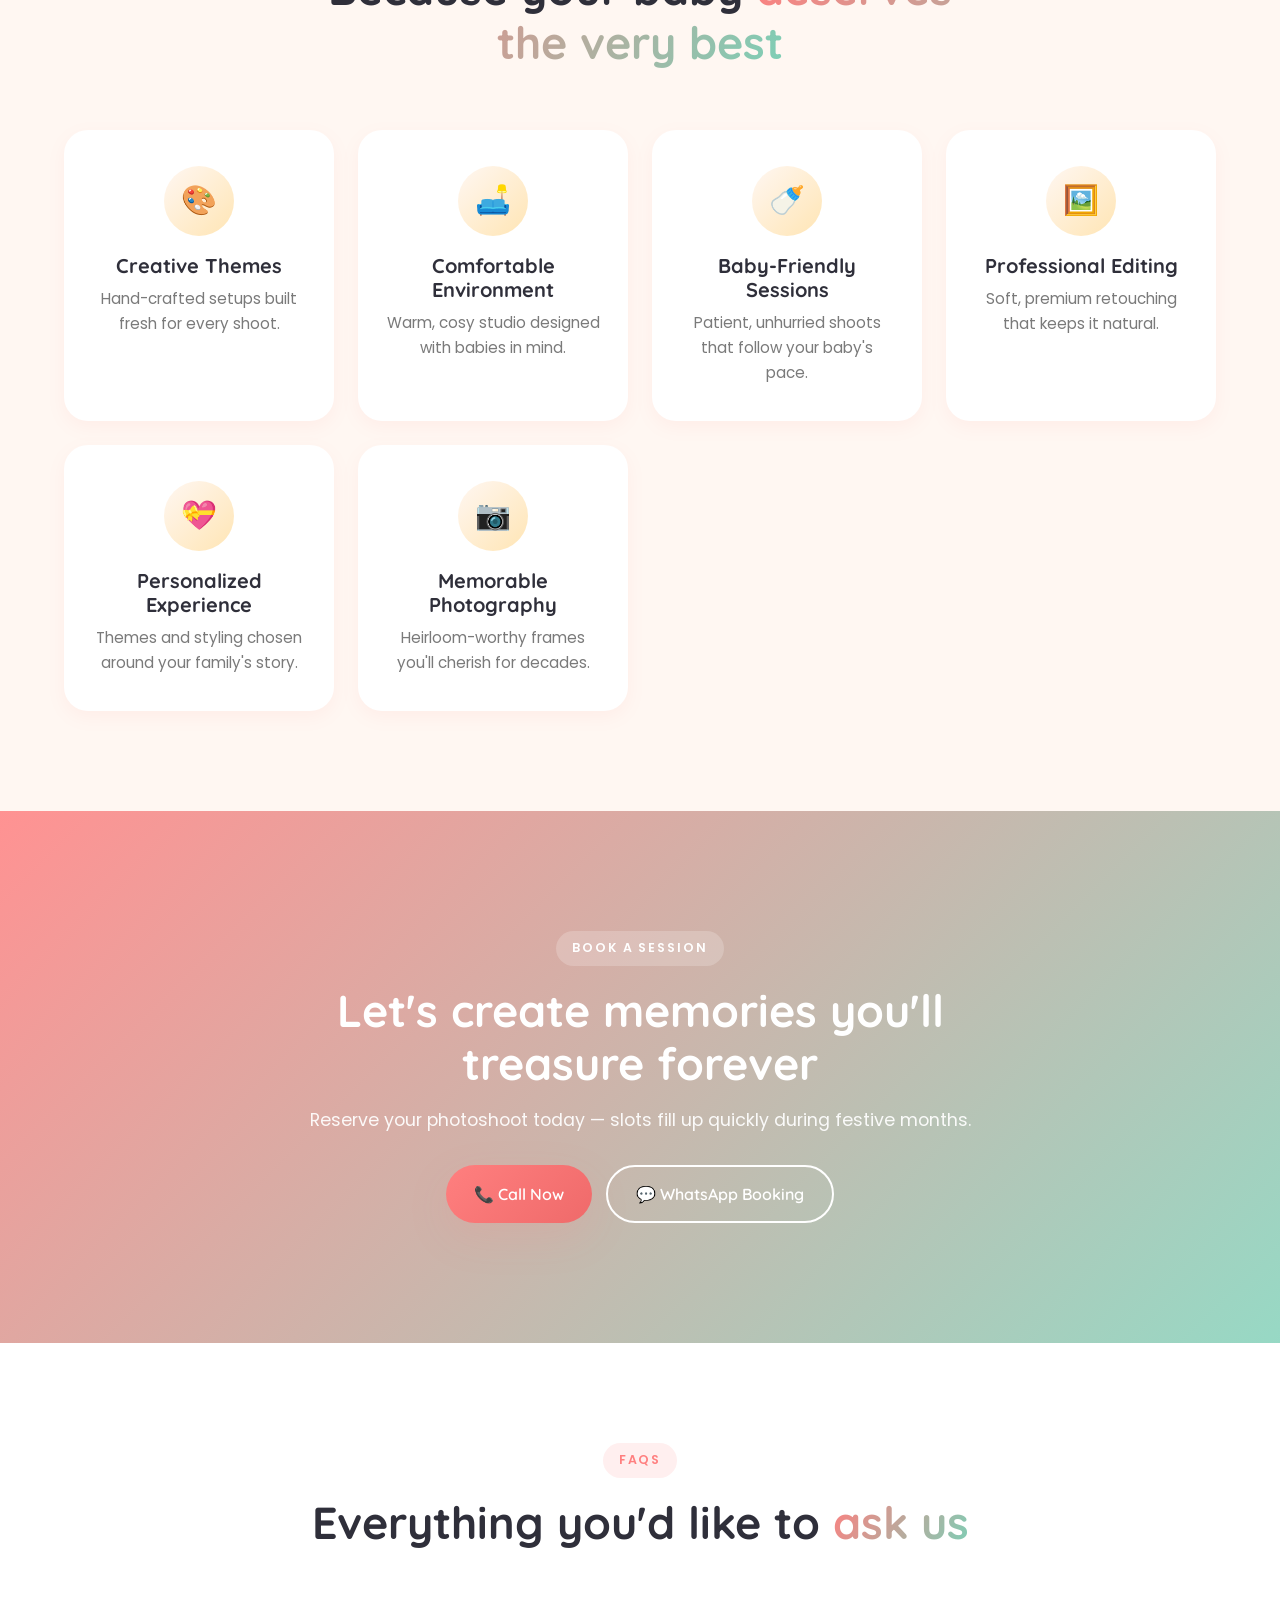
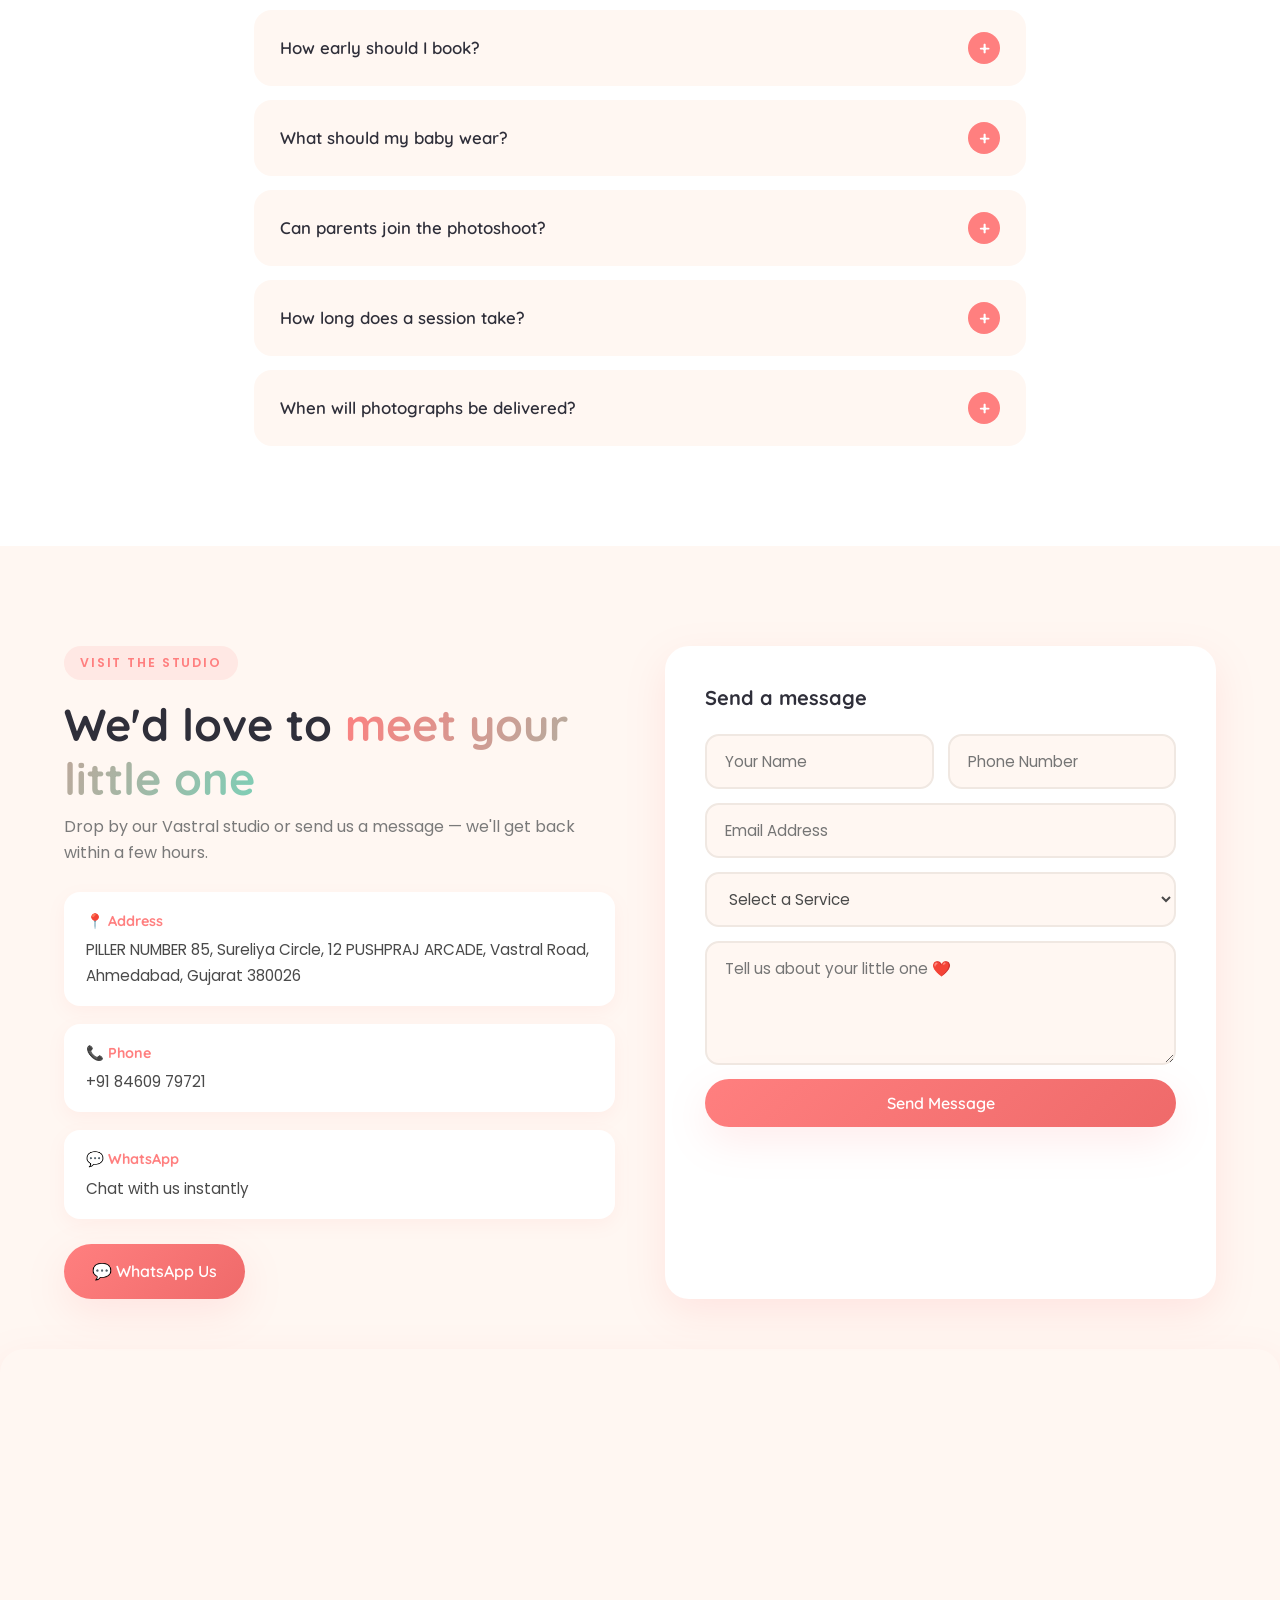
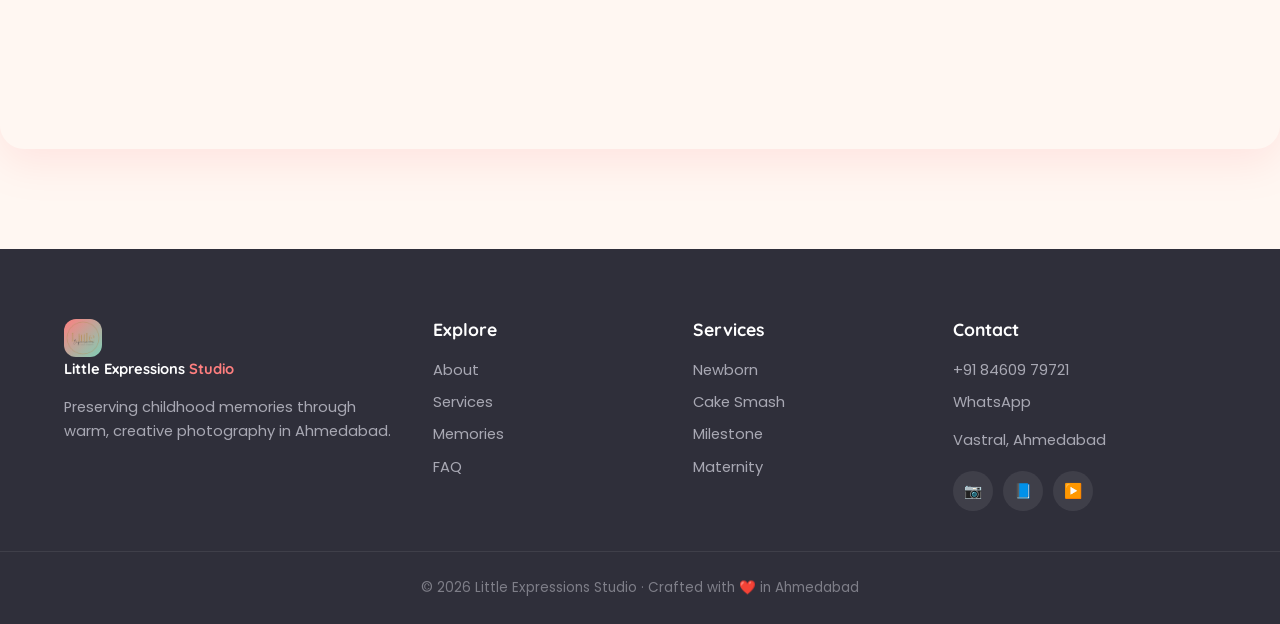
==== commit a341c463: "Updated website" ====
--- a/index.html
+++ b/index.html
@@ -56,7 +56,7 @@
         <a href="https://wa.me/6354-948911" target="_blank" class="btn btn-secondary">💬 WhatsApp Booking</a>
       </div>
     </div>
-    <div class="scroll-indicator"><span></span></div>
+    
   </section>
   <!-- About -->
   <section class="about section" id="about">
